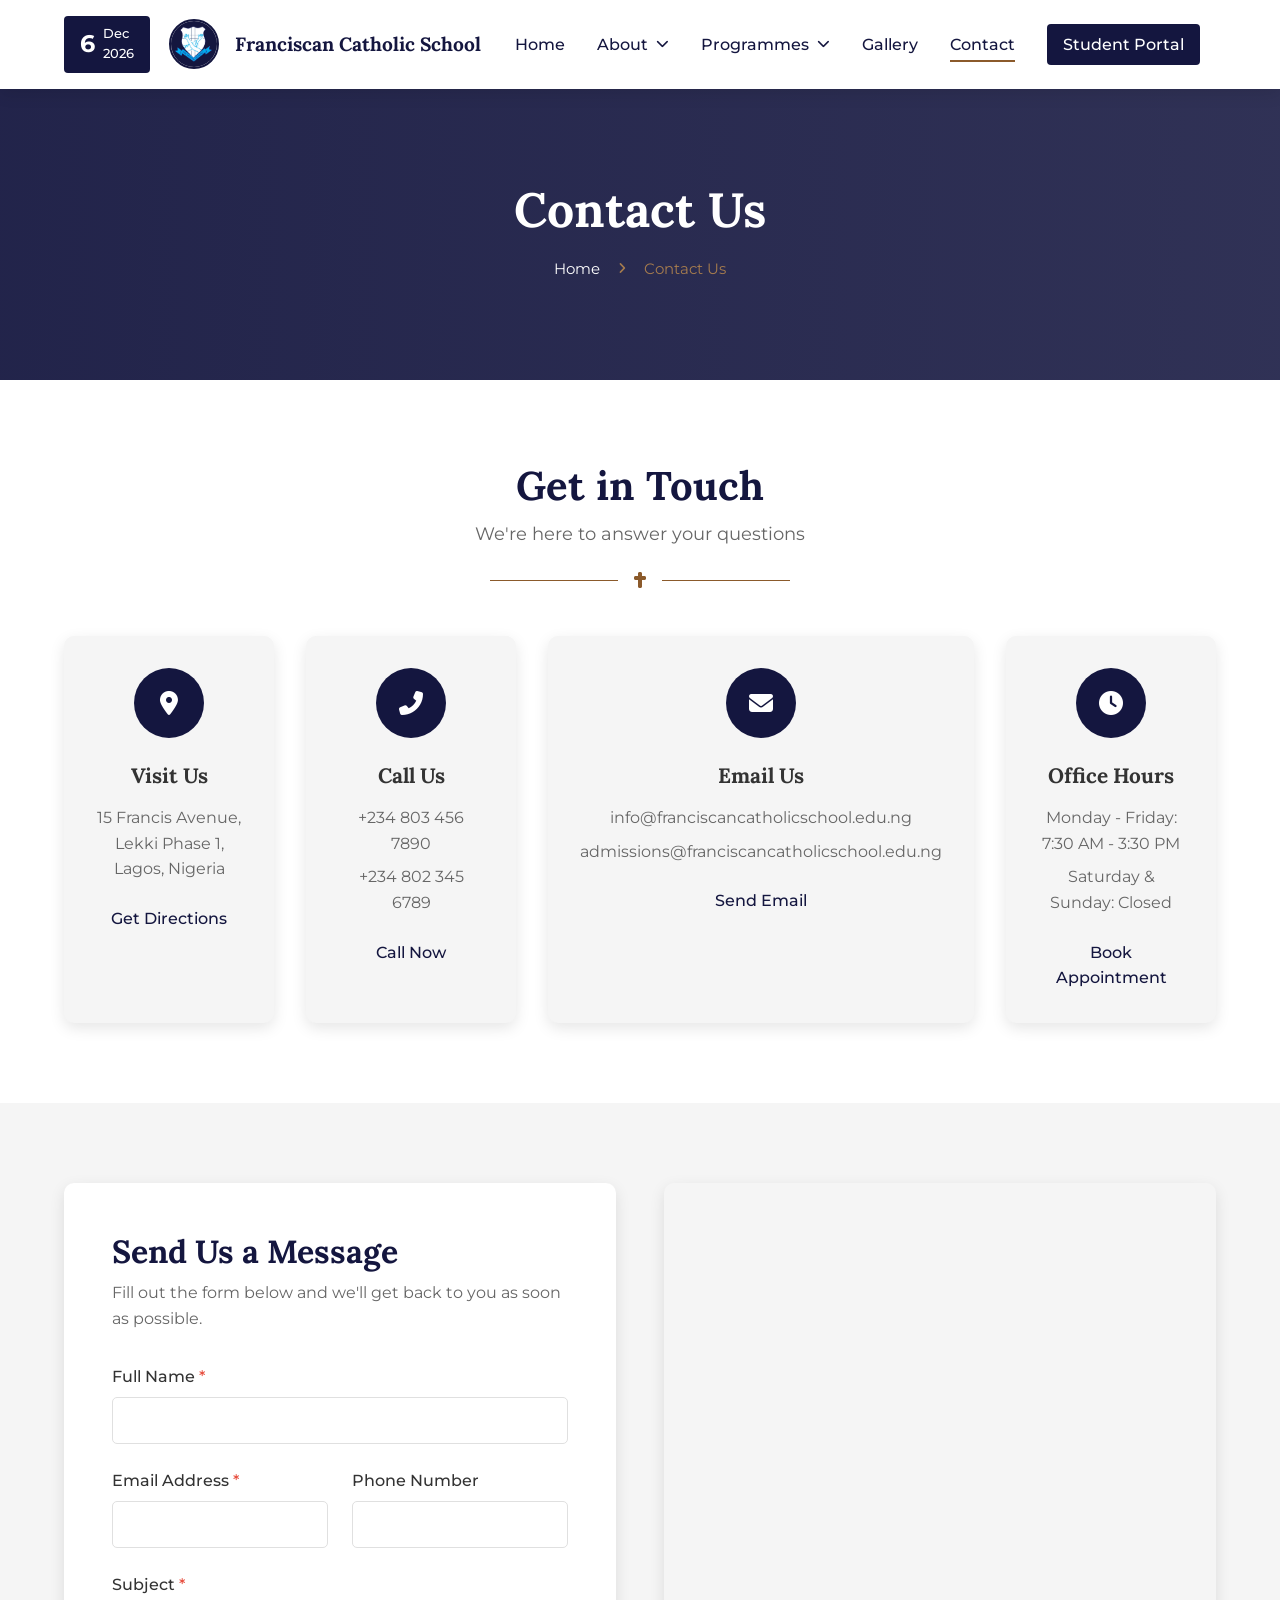
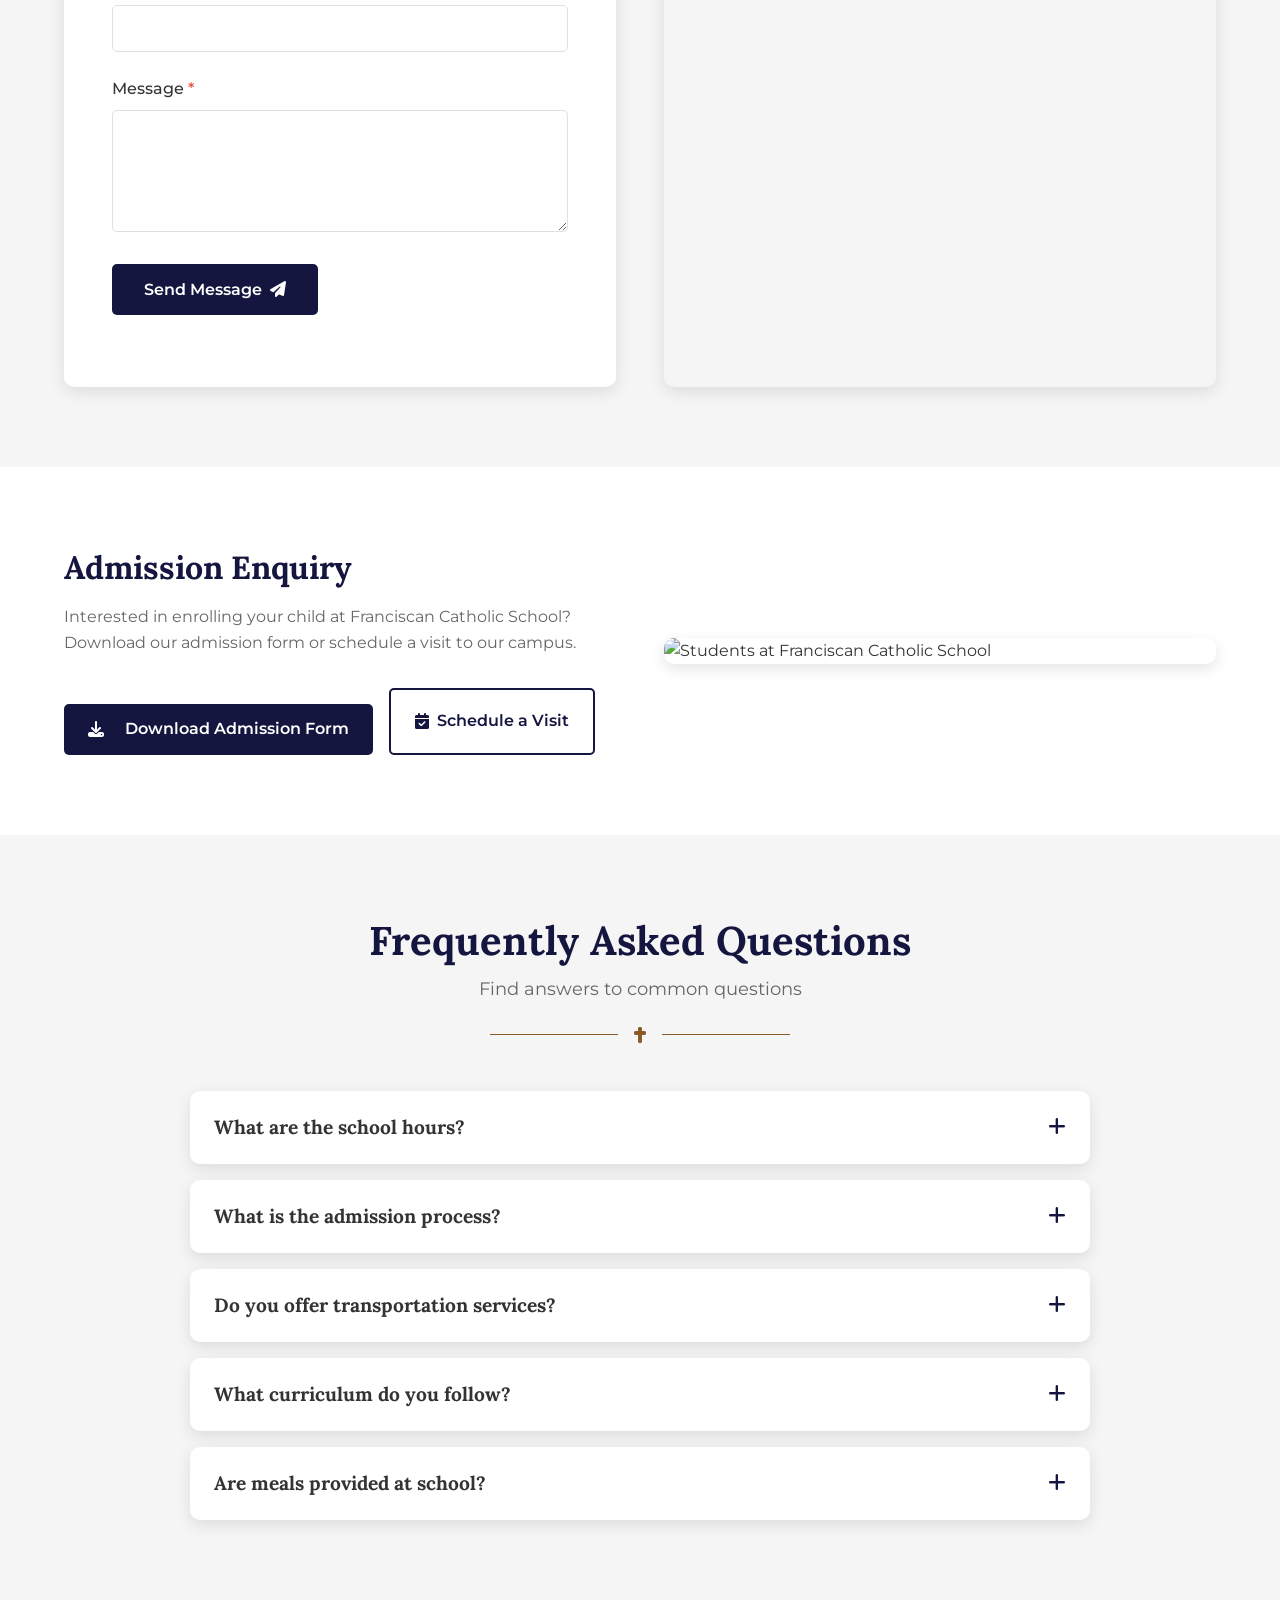
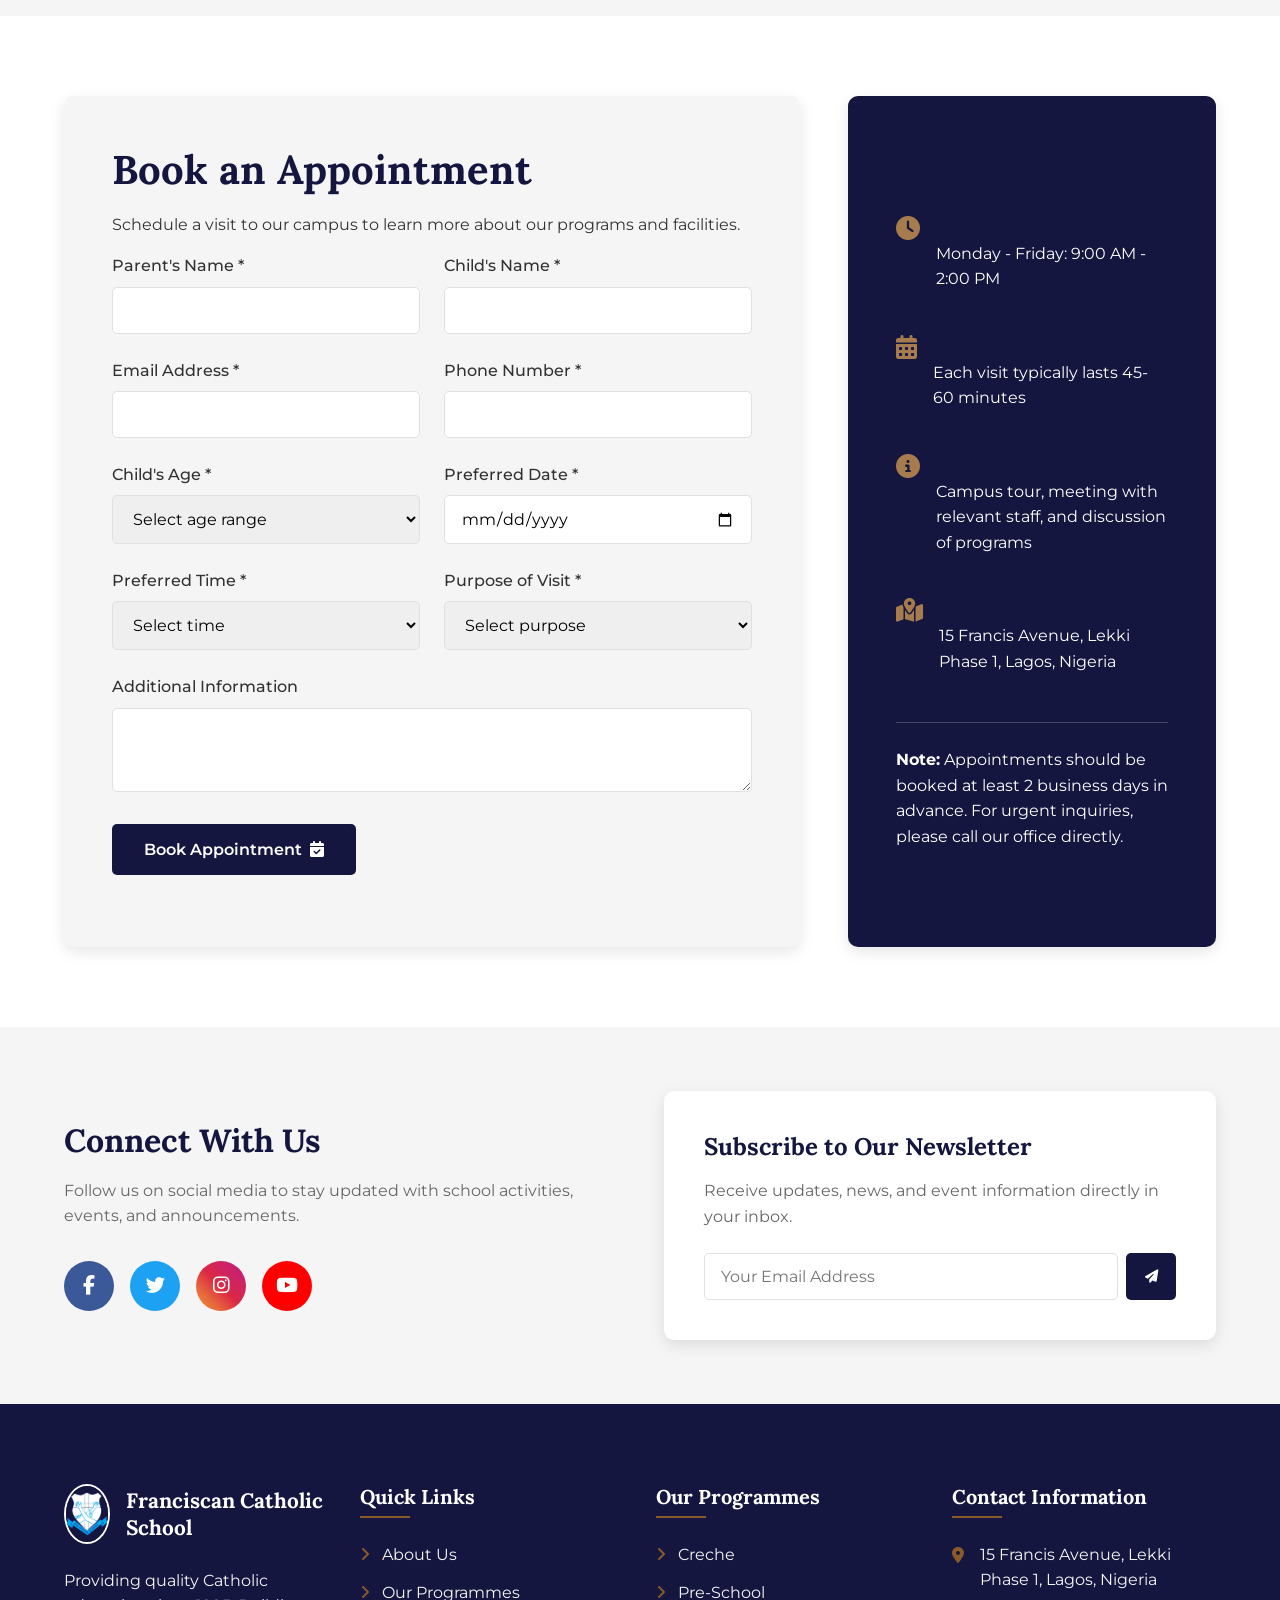
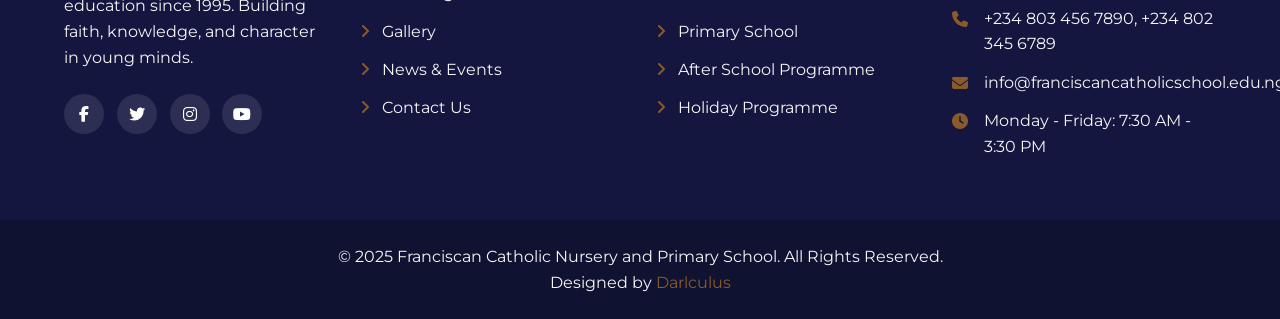
==== contact.html @ 57b4962c "worked on galley and contact pages" ====
<!DOCTYPE html>
<html lang="en">
  <head>
    <meta charset="UTF-8" />
    <meta name="viewport" content="width=device-width, initial-scale=1.0" />
    <title>Contact Us - Franciscan Catholic Nursery and Primary School</title>
    <link rel="preconnect" href="https://fonts.googleapis.com" />
    <link rel="preconnect" href="https://fonts.gstatic.com" crossorigin />
    <link
      href="https://fonts.googleapis.com/css2?family=Lora:wght@400;500;600;700&family=Montserrat:wght@300;400;500;600;700&display=swap"
      rel="stylesheet"
    />
    <link rel="stylesheet" href="https://cdnjs.cloudflare.com/ajax/libs/font-awesome/6.4.0/css/all.min.css" />
    <link rel="stylesheet" href="assets/css/franciscan.css" />
  </head>
  <body>
    <!-- Navbar begins -->
    <nav class="navbar">
      <div class="date-display" id="currentDate">
        <span class="day"></span>
        <div class="month-year">
          <span class="month"></span>
          <span class="year"></span>
        </div>
      </div>
      <div class="logo">
        <div class="logo-circle">
          <a href="index.html"><img src="assets/img/logo.jpg" alt="Franciscan Catholic School Logo" /></a>
        </div>
        <span>Franciscan Catholic School</span>
      </div>
      <div class="nav-items">
        <a href="index.html">Home</a>
        <div class="dropdown">
          <a href="about.html" class="dropdown-trigger">About <i class="fas fa-chevron-down"></i></a>
          <div class="dropdown-content">
            <a href="welcome.html">Welcome Note</a>
            <a href="corevalues.html">Our Core Values</a>
            <a href="history.html">Our History</a>
          </div>
        </div>
        <div class="dropdown">
          <a href="programme.html" class="dropdown-trigger">Programmes <i class="fas fa-chevron-down"></i></a>
          <div class="dropdown-content">
            <div class="nested-dropdown">
              <a href="earlyyear.html" class="nested-trigger">Early Years <i class="fas fa-chevron-right"></i></a>
              <div class="nested-content">
                <a href="creche.html">Creche</a>
                <a href="preschool.html">PreSchool</a>
              </div>
            </div>
            <a href="primary.html">Primary</a>
            <a href="curriculum.html">Curriculum</a>
          </div>
        </div>
        <a href="gallery.html">Gallery</a>
        <a href="contact.html" class="active">Contact</a>
        <a href="portal.html" class="portal-btn">Student Portal</a>
      </div>
      <div class="hamburger">
        <span></span>
        <span></span>
        <span></span>
      </div>
    </nav>
    <!-- Navbar ends -->

    <!-- Page Header begins -->
    <section class="page-header contact-header">
      <div class="page-header-overlay"></div>
      <div class="container">
        <h1>Contact Us</h1>
        <div class="breadcrumb">
          <a href="index.html">Home</a>
          <i class="fas fa-angle-right"></i>
          <span>Contact Us</span>
        </div>
      </div>
    </section>
    <!-- Page Header ends -->

    <!-- Contact Information Section begins -->
    <section class="contact-info-section">
      <div class="container">
        <div class="section-header">
          <h2>Get in Touch</h2>
          <p class="subtitle">We're here to answer your questions</p>
          <div class="divider">
            <span class="divider-line"></span>
            <i class="fas fa-cross"></i>
            <span class="divider-line"></span>
          </div>
        </div>
        
        <div class="contact-info-grid">
          <div class="contact-info-card">
            <div class="contact-icon">
              <i class="fas fa-map-marker-alt"></i>
            </div>
            <h3>Visit Us</h3>
            <p>15 Francis Avenue, Lekki Phase 1, Lagos, Nigeria</p>
            <a href="https://goo.gl/maps/YourSchoolLocation" target="_blank" class="contact-link">Get Directions</a>
          </div>
          
          <div class="contact-info-card">
            <div class="contact-icon">
              <i class="fas fa-phone-alt"></i>
            </div>
            <h3>Call Us</h3>
            <p>+234 803 456 7890</p>
            <p>+234 802 345 6789</p>
            <a href="tel:+2348034567890" class="contact-link">Call Now</a>
          </div>
          
          <div class="contact-info-card">
            <div class="contact-icon">
              <i class="fas fa-envelope"></i>
            </div>
            <h3>Email Us</h3>
            <p>info@franciscancatholicschool.edu.ng</p>
            <p>admissions@franciscancatholicschool.edu.ng</p>
            <a href="mailto:info@franciscancatholicschool.edu.ng" class="contact-link">Send Email</a>
          </div>
          
          <div class="contact-info-card">
            <div class="contact-icon">
              <i class="fas fa-clock"></i>
            </div>
            <h3>Office Hours</h3>
            <p>Monday - Friday: 7:30 AM - 3:30 PM</p>
            <p>Saturday & Sunday: Closed</p>
            <a href="#appointment" class="contact-link">Book Appointment</a>
          </div>
        </div>
      </div>
    </section>
    <!-- Contact Information Section ends -->

    <!-- Contact Form and Map Section begins -->
    <section class="contact-form-section">
      <div class="container">
        <div class="contact-form-map">
          <div class="contact-form-container">
            <h2>Send Us a Message</h2>
            <p>Fill out the form below and we'll get back to you as soon as possible.</p>
            
            <form id="contactForm" class="contact-form">
              <div class="form-group">
                <label for="fullName">Full Name <span class="required">*</span></label>
                <input type="text" id="fullName" name="fullName" required>
              </div>
              
              <div class="form-row">
                <div class="form-group">
                  <label for="email">Email Address <span class="required">*</span></label>
                  <input type="email" id="email" name="email" required>
                </div>
                
                <div class="form-group">
                  <label for="phone">Phone Number</label>
                  <input type="tel" id="phone" name="phone">
                </div>
              </div>
              
              <div class="form-group">
                <label for="subject">Subject <span class="required">*</span></label>
                <input type="text" id="subject" name="subject" required>
              </div>
              
              <div class="form-group">
                <label for="message">Message <span class="required">*</span></label>
                <textarea id="message" name="message" rows="5" required></textarea>
              </div>
              
              <div class="form-group">
                <button type="submit" class="submit-btn">
                  <span>Send Message</span>
                  <i class="fas fa-paper-plane"></i>
                </button>
              </div>
            </form>
          </div>
          
          <div class="map-container">
            <iframe src="https://www.google.com/maps/embed?pb=!1m18!1m12!1m3!1d3964.1592750960203!2d3.5956454000000004!3d6.5015116!2m3!1f0!2f0!3f0!3m2!1i1024!2i768!4f13.1!3m3!1m2!1s0x103bfb9664ca0fd5%3A0x249f62b1cde2ed7a!2sBrooks%20hall!5e0!3m2!1sen!2sng!4v1741763072992!5m2!1sen!2sng" width="600" height="450" style="border:0;" allowfullscreen="" loading="lazy" referrerpolicy="no-referrer-when-downgrade"></iframe>
          </div>
        </div>
      </div>
    </section>
    <!-- Contact Form and Map Section ends -->

    <!-- Admission Section begins -->
    <section class="admission-section" id="admission">
      <div class="container">
        <div class="admission-container">
          <div class="admission-content">
            <h2>Admission Enquiry</h2>
            <p>Interested in enrolling your child at Franciscan Catholic School? Download our admission form or schedule a visit to our campus.</p>
            <div class="admission-buttons">
              <a href="assets/docs/admission-form.pdf" class="download-btn" download>
                <i class="fas fa-download"></i> Download Admission Form
              </a>
              <a href="#appointment" class="visit-btn">
                <i class="fas fa-calendar-check"></i> Schedule a Visit
              </a>
            </div>
          </div>
          <div class="admission-image">
            <img src="assets/img/admission.jpg" alt="Students at Franciscan Catholic School">
          </div>
        </div>
      </div>
    </section>
    <!-- Admission Section ends -->

    <!-- FAQ Section begins -->
    <section class="faq-section">
      <div class="container">
        <div class="section-header">
          <h2>Frequently Asked Questions</h2>
          <p class="subtitle">Find answers to common questions</p>
          <div class="divider">
            <span class="divider-line"></span>
            <i class="fas fa-cross"></i>
            <span class="divider-line"></span>
          </div>
        </div>
        
        <div class="faq-container">
          <div class="faq-item">
            <div class="faq-question">
              <h3>What are the school hours?</h3>
              <button class="faq-toggle">
                <i class="fas fa-plus"></i>
                <i class="fas fa-minus"></i>
              </button>
            </div>
            <div class="faq-answer">
              <p>Our school hours are from 7:30 AM to 2:30 PM, Monday through Friday. We offer after-school programs until 5:00 PM for parents who need extended care.</p>
            </div>
          </div>
          
          <div class="faq-item">
            <div class="faq-question">
              <h3>What is the admission process?</h3>
              <button class="faq-toggle">
                <i class="fas fa-plus"></i>
                <i class="fas fa-minus"></i>
              </button>
            </div>
            <div class="faq-answer">
              <p>The admission process involves completing an application form, submitting required documents, an assessment test for the child, and an interview with parents. Please contact our admissions office for detailed information.</p>
            </div>
          </div>
          
          <div class="faq-item">
            <div class="faq-question">
              <h3>Do you offer transportation services?</h3>
              <button class="faq-toggle">
                <i class="fas fa-plus"></i>
                <i class="fas fa-minus"></i>
              </button>
            </div>
            <div class="faq-answer">
              <p>Yes, we offer transportation services to select areas around Lagos. The service is optional and comes with an additional fee. Our buses are equipped with safety features and are managed by experienced drivers and attendants.</p>
            </div>
          </div>
          
          <div class="faq-item">
            <div class="faq-question">
              <h3>What curriculum do you follow?</h3>
              <button class="faq-toggle">
                <i class="fas fa-plus"></i>
                <i class="fas fa-minus"></i>
              </button>
            </div>
            <div class="faq-answer">
              <p>We follow a blended curriculum that integrates the Nigerian National Curriculum with international best practices. Our approach emphasizes Catholic values, academic excellence, and holistic development.</p>
            </div>
          </div>
          
          <div class="faq-item">
            <div class="faq-question">
              <h3>Are meals provided at school?</h3>
              <button class="faq-toggle">
                <i class="fas fa-plus"></i>
                <i class="fas fa-minus"></i>
              </button>
            </div>
            <div class="faq-answer">
              <p>We provide nutritious meals prepared in our school kitchen. Parents can opt for the meal plan or send packed lunches. Our menu is carefully designed to meet the nutritional needs of growing children.</p>
            </div>
          </div>
        </div>
      </div>
    </section>
    <!-- FAQ Section ends -->

    <!-- Appointment Section begins -->
    <section class="appointment-section" id="appointment">
      <div class="container">
        <div class="appointment-container">
          <div class="appointment-form-container">
            <h2>Book an Appointment</h2>
            <p>Schedule a visit to our campus to learn more about our programs and facilities.</p>
            
            <form id="appointmentForm" class="appointment-form">
              <div class="form-row">
                <div class="form-group">
                  <label for="parentName">Parent's Name <span class="required">*</span></label>
                  <input type="text" id="parentName" name="parentName" required>
                </div>
                
                <div class="form-group">
                  <label for="childName">Child's Name <span class="required">*</span></label>
                  <input type="text" id="childName" name="childName" required>
                </div>
              </div>
              
              <div class="form-row">
                <div class="form-group">
                  <label for="appointmentEmail">Email Address <span class="required">*</span></label>
                  <input type="email" id="appointmentEmail" name="appointmentEmail" required>
                </div>
                
                <div class="form-group">
                    <label for="appointmentPhone">Phone Number <span class="required">*</span></label>
                    <input type="tel" id="appointmentPhone" name="appointmentPhone" required>
                  </div>
                </div>
                
                <div class="form-row">
                  <div class="form-group">
                    <label for="childAge">Child's Age <span class="required">*</span></label>
                    <select id="childAge" name="childAge" required>
                      <option value="" disabled selected>Select age range</option>
                      <option value="1-2">1-2 years (Creche)</option>
                      <option value="3-4">3-4 years (Pre-School)</option>
                      <option value="5-11">5-11 years (Primary)</option>
                    </select>
                  </div>
                  
                  <div class="form-group">
                    <label for="preferredDate">Preferred Date <span class="required">*</span></label>
                    <input type="date" id="preferredDate" name="preferredDate" required>
                  </div>
                </div>
                
                <div class="form-row">
                  <div class="form-group">
                    <label for="preferredTime">Preferred Time <span class="required">*</span></label>
                    <select id="preferredTime" name="preferredTime" required>
                      <option value="" disabled selected>Select time</option>
                      <option value="9:00 AM">9:00 AM</option>
                      <option value="10:00 AM">10:00 AM</option>
                      <option value="11:00 AM">11:00 AM</option>
                      <option value="12:00 PM">12:00 PM</option>
                      <option value="1:00 PM">1:00 PM</option>
                      <option value="2:00 PM">2:00 PM</option>
                    </select>
                  </div>
                  
                  <div class="form-group">
                    <label for="visitPurpose">Purpose of Visit <span class="required">*</span></label>
                    <select id="visitPurpose" name="visitPurpose" required>
                      <option value="" disabled selected>Select purpose</option>
                      <option value="General Inquiry">General Inquiry</option>
                      <option value="Admission">Admission</option>
                      <option value="Campus Tour">Campus Tour</option>
                      <option value="Meet with Teacher">Meet with Teacher</option>
                      <option value="Meet with Principal">Meet with Principal</option>
                      <option value="Other">Other</option>
                    </select>
                  </div>
                </div>
                
                <div class="form-group">
                  <label for="additionalInfo">Additional Information</label>
                  <textarea id="additionalInfo" name="additionalInfo" rows="3"></textarea>
                </div>
                
                <div class="form-group">
                  <button type="submit" class="submit-btn">
                    <span>Book Appointment</span>
                    <i class="fas fa-calendar-check"></i>
                  </button>
                </div>
              </form>
            </div>
            
            <div class="appointment-info">
              <h3>Visit Information</h3>
              <ul class="visit-info-list">
                <li>
                  <i class="fas fa-clock"></i>
                  <div>
                    <h4>Visiting Hours</h4>
                    <p>Monday - Friday: 9:00 AM - 2:00 PM</p>
                  </div>
                </li>
                <li>
                  <i class="fas fa-calendar-alt"></i>
                  <div>
                    <h4>Appointment Duration</h4>
                    <p>Each visit typically lasts 45-60 minutes</p>
                  </div>
                </li>
                <li>
                  <i class="fas fa-info-circle"></i>
                  <div>
                    <h4>What to Expect</h4>
                    <p>Campus tour, meeting with relevant staff, and discussion of programs</p>
                  </div>
                </li>
                <li>
                  <i class="fas fa-map-marked-alt"></i>
                  <div>
                    <h4>Location</h4>
                    <p>15 Francis Avenue, Lekki Phase 1, Lagos, Nigeria</p>
                  </div>
                </li>
              </ul>
              
              <div class="appointment-note">
                <p><strong>Note:</strong> Appointments should be booked at least 2 business days in advance. For urgent inquiries, please call our office directly.</p>
              </div>
            </div>
          </div>
        </div>
      </section>
      <!-- Appointment Section ends -->
  
      <!-- Social Media Section begins -->
      <section class="social-media-section">
        <div class="container">
          <div class="social-media-container">
            <div class="social-media-content">
              <h2>Connect With Us</h2>
              <p>Follow us on social media to stay updated with school activities, events, and announcements.</p>
              <div class="social-media-icons">
                <a href="https://facebook.com/franciscancatholicschool" target="_blank" class="social-icon facebook">
                  <i class="fab fa-facebook-f"></i>
                </a>
                <a href="https://twitter.com/franciscanschool" target="_blank" class="social-icon twitter">
                  <i class="fab fa-twitter"></i>
                </a>
                <a href="https://instagram.com/franciscancatholicschool" target="_blank" class="social-icon instagram">
                  <i class="fab fa-instagram"></i>
                </a>
                <a href="https://youtube.com/franciscancatholicschool" target="_blank" class="social-icon youtube">
                  <i class="fab fa-youtube"></i>
                </a>
              </div>
            </div>
            
            <div class="newsletter-container">
              <h3>Subscribe to Our Newsletter</h3>
              <p>Receive updates, news, and event information directly in your inbox.</p>
              <form id="newsletterForm" class="newsletter-form">
                <div class="newsletter-input-group">
                  <input type="email" id="newsletterEmail" name="newsletterEmail" placeholder="Your Email Address" required>
                  <button type="submit" class="newsletter-btn">
                    <i class="fas fa-paper-plane"></i>
                  </button>
                </div>
              </form>
            </div>
          </div>
        </div>
      </section>
      <!-- Social Media Section ends -->
  
      <!-- Success Message Modal begins -->
      <div class="modal" id="successModal">
        <div class="modal-content">
          <span class="close-modal">&times;</span>
          <div class="success-icon">
            <i class="fas fa-check-circle"></i>
          </div>
          <h3 id="modalTitle">Message Sent Successfully!</h3>
          <p id="modalMessage">Thank you for contacting us. We will get back to you as soon as possible.</p>
          <button class="modal-btn" id="modalBtn">OK</button>
        </div>
      </div>
      <!-- Success Message Modal ends -->
  
      <!-- Footer section begins -->
      <footer class="footer">
        <div class="footer-top">
          <div class="container">
            <div class="footer-content">
              <div class="footer-section about">
                <div class="footer-logo">
                  <div class="logo-circle">
                    <img src="assets/img/logo.jpg" alt="Franciscan Catholic School Logo" />
                  </div>
                  <h3>Franciscan Catholic School</h3>
                </div>
                <p>Providing quality Catholic education since 1995. Building faith, knowledge, and character in young minds.</p>
                <div class="social-links">
                  <a href="#"><i class="fab fa-facebook-f"></i></a>
                  <a href="#"><i class="fab fa-twitter"></i></a>
                  <a href="#"><i class="fab fa-instagram"></i></a>
                  <a href="#"><i class="fab fa-youtube"></i></a>
                </div>
              </div>
  
              <div class="footer-section links">
                <h4>Quick Links</h4>
                <ul>
                  <li><a href="about.html"><i class="fas fa-angle-right"></i> About Us</a></li>
                  <li><a href="programme.html"><i class="fas fa-angle-right"></i> Our Programmes</a></li>
                  <li><a href="gallery.html"><i class="fas fa-angle-right"></i> Gallery</a></li>
                  <li><a href="news.html"><i class="fas fa-angle-right"></i> News & Events</a></li>
                  <li><a href="contact.html"><i class="fas fa-angle-right"></i> Contact Us</a></li>
                </ul>
              </div>
  
              <div class="footer-section programmes">
                <h4>Our Programmes</h4>
                <ul>
                  <li><a href="creche.html"><i class="fas fa-angle-right"></i> Creche</a></li>
                  <li><a href="preschool.html"><i class="fas fa-angle-right"></i> Pre-School</a></li>
                  <li><a href="primary.html"><i class="fas fa-angle-right"></i> Primary School</a></li>
                  <li><a href="afterschool.html"><i class="fas fa-angle-right"></i> After School Programme</a></li>
                  <li><a href="holiday.html"><i class="fas fa-angle-right"></i> Holiday Programme</a></li>
                </ul>
              </div>
  
              <div class="footer-section contact">
                <h4>Contact Information</h4>
                <ul>
                  <li><i class="fas fa-map-marker-alt"></i> 15 Francis Avenue, Lekki Phase 1, Lagos, Nigeria</li>
                  <li><i class="fas fa-phone"></i> +234 803 456 7890, +234 802 345 6789</li>
                  <li><i class="fas fa-envelope"></i> info@franciscancatholicschool.edu.ng</li>
                  <li><i class="fas fa-clock"></i> Monday - Friday: 7:30 AM - 3:30 PM</li>
                </ul>
              </div>
            </div>
          </div>
        </div>
  
        <div class="footer-bottom">
          <div class="container">
            <p>&copy; 2025 Franciscan Catholic Nursery and Primary School. All Rights Reserved.</p>
            <p>Designed by <a href="https://darlingtonodom-portfolio.vercel.app/">Darlculus</a></p>
          </div>
        </div>
  
        <button id="scrollToTop" class="scroll-to-top">
          <i class="fas fa-arrow-up"></i>
        </button>
      </footer>
      <!-- Footer section ends -->
  
      <script src="assets/js/franciscan.js"></script>
      <script src="assets/js/contact.js"></script>
    </body>
  </html>
---- assets/css/franciscan.css ----
/* 
  Franciscan Catholic School CSS
  Colors: #14163f (dark blue), white, gray, brown
*/

/* Base Styles */
:root {
  --primary: #14163f;
  --primary-light: #232659;
  --secondary: #8b5a2b;
  --secondary-light: #a67c4e;
  --white: #ffffff;
  --light-gray: #f5f5f5;
  --medium-gray: #e0e0e0;
  --dark-gray: #666666;
  --text-dark: #333333;
  --text-light: #f5f5f5;
  --transition: all 0.3s ease;
  --shadow: 0 5px 15px rgba(0, 0, 0, 0.1);
  --shadow-dark: 0 5px 15px rgba(0, 0, 0, 0.2);
}

* {
  margin: 0;
  padding: 0;
  box-sizing: border-box;
}

html {
  scroll-behavior: smooth;
}

body {
  font-family: 'Montserrat', sans-serif;
  font-size: 16px;
  line-height: 1.6;
  color: var(--text-dark);
  background-color: var(--white);
  overflow-x: hidden;
}

h1, h2, h3, h4, h5, h6 {
  font-family: 'Lora', serif;
  font-weight: 700;
  line-height: 1.3;
  margin-bottom: 1rem;
  color: var(--primary);
}

h1 {
  font-size: 3.5rem;
}

h2 {
  font-size: 2.5rem;
}

h3 {
  font-size: 1.75rem;
}

h4 {
  font-size: 1.25rem;
}

p {
  margin-bottom: 1rem;
}

a {
  text-decoration: none;
  color: var(--primary);
  transition: var(--transition);
}

a:hover {
  color: var(--secondary);
}

ul {
  list-style: none;
}

img {
  max-width: 100%;
  height: auto;
}

.container {
  width: 100%;
  max-width: 1200px;
  margin: 0 auto;
  padding: 0 1.5rem;
}

.section-header {
  text-align: center;
  margin-bottom: 3rem;
}

.section-header h2 {
  position: relative;
  display: inline-block;
  margin-bottom: 0.5rem;
}

.subtitle {
  font-size: 1.1rem;
  color: var(--dark-gray);
  margin-bottom: 1.5rem;
}

.divider {
  display: flex;
  align-items: center;
  justify-content: center;
  margin: 1rem auto;
  width: 100%;
  max-width: 300px;
}

.divider-line {
  height: 1px;
  flex-grow: 1;
  background-color: var(--secondary);
}

.divider i {
  font-size: 1rem;
  color: var(--secondary);
  margin: 0 1rem;
}

.cta-button {
  display: inline-block;
  background-color: var(--secondary);
  color: var(--white);
  padding: 0.8rem 1.8rem;
  border-radius: 4px;
  font-weight: 600;
  text-transform: uppercase;
  letter-spacing: 1px;
  transition: var(--transition);
  border: 2px solid var(--secondary);
}

.cta-button:hover {
  background-color: transparent;
  color: var(--secondary);
}

.btn-secondary {
  display: inline-block;
  background-color: transparent;
  color: var(--primary);
  padding: 0.8rem 1.8rem;
  border-radius: 4px;
  font-weight: 600;
  text-transform: uppercase;
  letter-spacing: 1px;
  transition: var(--transition);
  border: 2px solid var(--primary);
}

.btn-secondary:hover {
  background-color: var(--primary);
  color: var(--white);
}

/* Navbar Styles */
.navbar {
  position: fixed;
  top: 0;
  left: 0;
  width: 100%;
  display: flex;
  justify-content: space-between;
  align-items: center;
  padding: 1rem 5%;
  background-color: var(--white);
  box-shadow: var(--shadow);
  z-index: 1000;
  transition: var(--transition);
}

.navbar.scrolled {
  padding: 0.5rem 5%;
  background-color: rgba(255, 255, 255, 0.95);
}

.date-display {
  display: flex;
  align-items: center;
  background-color: var(--primary);
  color: var(--white);
  padding: 0.5rem 1rem;
  border-radius: 4px;
  font-weight: 500;
}

.date-display .day {
  font-size: 1.5rem;
  font-weight: 700;
  margin-right: 0.5rem;
}

.month-year {
  display: flex;
  flex-direction: column;
  font-size: 0.8rem;
}

.logo {
  display: flex;
  align-items: center;
}

.logo-circle {
  width: 50px;
  height: 50px;
  border-radius: 50%;
  overflow: hidden;
  margin-right: 1rem;
  border: 2px solid var(--primary);
}

.logo-circle img {
  width: 100%;
  height: 100%;
  object-fit: cover;
}

.logo span {
  font-family: 'Lora', serif;
  font-weight: 700;
  font-size: 1.2rem;
  color: var(--primary);
}

.nav-items {
  display: flex;
  align-items: center;
}

.nav-items a {
  margin: 0 1rem;
  font-weight: 500;
  position: relative;
}

.nav-items a:after {
  content: '';
  position: absolute;
  bottom: -5px;
  left: 0;
  width: 0;
  height: 2px;
  background-color: var(--secondary);
  transition: var(--transition);
}

.nav-items a:hover:after,
.nav-items a.active:after {
  width: 100%;
}

.portal-btn {
  background-color: var(--primary);
  color: var(--white) !important;
  padding: 0.5rem 1rem;
  border-radius: 4px;
  margin-left: 1rem;
}

.portal-btn:hover {
  background-color: var(--primary-light);
}

.dropdown {
  position: relative;
}

.dropdown-trigger {
  display: flex;
  align-items: center;
}

.dropdown-trigger i {
  margin-left: 0.5rem;
  font-size: 0.8rem;
}

.dropdown-content {
  position: absolute;
  top: 100%;
  left: 0;
  width: 200px;
  background-color: var(--white);
  box-shadow: var(--shadow);
  border-radius: 4px;
  padding: 0.5rem 0;
  opacity: 0;
  visibility: hidden;
  transform: translateY(10px);
  transition: var(--transition);
  z-index: 100;
}

.dropdown:hover .dropdown-content {
    opacity: 1;
    visibility: visible;
    transform: translateY(0);
  }
  
  .dropdown-content a {
    display: block;
    padding: 0.5rem 1rem;
    margin: 0;
  }
  
  .dropdown-content a:hover {
    background-color: var(--light-gray);
  }
  
  .nested-dropdown {
    position: relative;
  }
  
  .nested-trigger {
    display: flex;
    justify-content: space-between;
    align-items: center;
  }
  
  .nested-content {
    position: absolute;
    top: 0;
    left: 100%;
    width: 200px;
    background-color: var(--white);
    box-shadow: var(--shadow);
    border-radius: 4px;
    padding: 0.5rem 0;
    opacity: 0;
    visibility: hidden;
    transform: translateX(10px);
    transition: var(--transition);
  }
  
  .nested-dropdown:hover .nested-content {
    opacity: 1;
    visibility: visible;
    transform: translateX(0);
  }
  
  .hamburger {
    display: none;
    flex-direction: column;
    cursor: pointer;
  }
  
  .hamburger span {
    width: 25px;
    height: 3px;
    background-color: var(--primary);
    margin: 2px 0;
    transition: var(--transition);
  }
  
  /* Hero Section Styles */
  .hero {
    height: 100vh;
    position: relative;
    overflow: hidden;
    margin-top: 80px;
  }
  
  .carousel {
    height: 100%;
    position: relative;
  }
  
  .carousel-inner {
    height: 100%;
    width: 100%;
  }
  
  .slide {
    position: absolute;
    top: 0;
    left: 0;
    width: 100%;
    height: 100%;
    opacity: 0;
    transition: opacity 1s ease;
  }
  
  .slide.active {
    opacity: 1;
    z-index: 1;
  }
  
  .slide img {
    width: 100%;
    height: 100%;
    object-fit: cover;
  }
  
  .slide-overlay {
    position: absolute;
    top: 0;
    left: 0;
    width: 100%;
    height: 100%;
    background: linear-gradient(to right, rgba(20, 22, 63, 0.8), rgba(20, 22, 63, 0.4));
  }
  
  .slide-content {
    position: absolute;
    top: 50%;
    left: 10%;
    transform: translateY(-50%);
    color: var(--white);
    max-width: 600px;
    z-index: 2;
  }
  
  .slide-content h1 {
    color: var(--white);
    margin-bottom: 1.5rem;
    font-size: 3.5rem;
    line-height: 1.2;
  }
  
  .slide-content h1 span {
    color: var(--secondary-light);
  }
  
  .slide-content p {
    font-size: 1.2rem;
    margin-bottom: 2rem;
  }
  
  .carousel-arrow {
    position: absolute;
    top: 50%;
    transform: translateY(-50%);
    background-color: rgba(255, 255, 255, 0.2);
    color: var(--white);
    width: 50px;
    height: 50px;
    border-radius: 50%;
    display: flex;
    justify-content: center;
    align-items: center;
    cursor: pointer;
    z-index: 10;
    border: none;
    transition: var(--transition);
  }
  
  .carousel-arrow:hover {
    background-color: var(--secondary);
  }
  
  .carousel-arrow.prev {
    left: 20px;
  }
  
  .carousel-arrow.next {
    right: 20px;
  }
  
  .carousel-indicators {
    position: absolute;
    bottom: 30px;
    left: 50%;
    transform: translateX(-50%);
    display: flex;
    z-index: 10;
  }
  
  .indicator {
    width: 12px;
    height: 12px;
    border-radius: 50%;
    background-color: rgba(255, 255, 255, 0.5);
    margin: 0 5px;
    cursor: pointer;
    transition: var(--transition);
  }
  
  .indicator.active {
    background-color: var(--white);
    transform: scale(1.2);
  }
  
  /* Welcome Section Styles */
  .welcome-section {
    padding: 5rem 0;
    background-color: var(--light-gray);
  }
  
  .welcome-content {
    display: flex;
    align-items: center;
    gap: 3rem;
  }
  
  .welcome-image {
    flex: 1;
    position: relative;
    border-radius: 10px;
    overflow: hidden;
    box-shadow: var(--shadow);
  }
  
  .welcome-image img {
    width: 100%;
    display: block;
    transition: var(--transition);
  }
  
  .welcome-image:hover img {
    transform: scale(1.05);
  }
  
  .image-caption {
    position: absolute;
    bottom: 0;
    left: 0;
    width: 100%;
    background-color: rgba(20, 22, 63, 0.8);
    color: var(--white);
    padding: 1rem;
    text-align: center;
  }
  
  .caption-title {
    font-size: 0.9rem;
    opacity: 0.8;
  }
  
  .welcome-text {
    flex: 1;
  }
  
  .welcome-text h3 {
    color: var(--secondary);
    margin-bottom: 1.5rem;
  }
  
  /* Values Section Styles */
  .values-section {
    padding: 5rem 0;
    background-color: var(--white);
  }
  
  .values-container {
    display: grid;
    grid-template-columns: repeat(auto-fit, minmax(250px, 1fr));
    gap: 2rem;
  }
  
  .value-card {
    background-color: var(--light-gray);
    border-radius: 10px;
    padding: 2rem;
    text-align: center;
    transition: var(--transition);
    box-shadow: var(--shadow);
  }
  
  .value-card:hover {
    transform: translateY(-10px);
    box-shadow: var(--shadow-dark);
  }
  
  .value-icon {
    width: 80px;
    height: 80px;
    background-color: var(--primary);
    color: var(--white);
    border-radius: 50%;
    display: flex;
    justify-content: center;
    align-items: center;
    margin: 0 auto 1.5rem;
  }
  
  .value-icon i {
    font-size: 2rem;
  }
  
  .value-card h3 {
    color: var(--primary);
    margin-bottom: 1rem;
  }
  
  /* Programmes Section Styles */
  .programmes-section {
    padding: 5rem 0;
    background-color: var(--light-gray);
  }
  
  .programmes-container {
    display: flex;
    flex-direction: column;
    gap: 3rem;
  }
  
  .programme-card {
    display: flex;
    background-color: var(--white);
    border-radius: 10px;
    overflow: hidden;
    box-shadow: var(--shadow);
  }
  
  .programme-content {
    flex: 1;
    padding: 3rem;
  }
  
  .programme-content h3 {
    color: var(--primary);
    margin-bottom: 1rem;
  }
  
  .programme-content ul {
    margin: 1.5rem 0;
  }
  
  .programme-content li {
    margin-bottom: 0.5rem;
    display: flex;
    align-items: center;
  }
  
  .programme-content li i {
    color: var(--secondary);
    margin-right: 0.5rem;
  }
  
  .programme-image {
    flex: 1;
    position: relative;
    overflow: hidden;
  }
  
  .programme-image img {
    width: 100%;
    height: 100%;
    object-fit: cover;
    transition: var(--transition);
  }
  
  .programme-image:hover img {
    transform: scale(1.05);
  }
  
  .btn-programme {
    display: inline-block;
    background-color: var(--primary);
    color: var(--white);
    padding: 0.8rem 1.5rem;
    border-radius: 4px;
    font-weight: 600;
    transition: var(--transition);
  }
  
  .btn-programme:hover {
    background-color: var(--secondary);
  }
  
  .programmes-cta {
    text-align: center;
    margin-top: 3rem;
    padding: 2rem;
    background-color: var(--primary);
    border-radius: 10px;
    color: var(--white);
  }
  
  .programmes-cta h3 {
    color: var(--white);
    margin-bottom: 0.5rem;
  }
  
  .programmes-cta p {
    margin-bottom: 1.5rem;
  }
  
  /* Testimonials Section Styles */
  .testimonials-section {
    padding: 5rem 0;
    background-color: var(--white);
  }
  
  .testimonials-slider {
    position: relative;
    max-width: 800px;
    margin: 0 auto;
    overflow: hidden;
    min-height: 300px;
  }
  
  .testimonial-card {
    position: absolute;
    top: 0;
    left: 0;
    width: 100%;
    opacity: 0;
    transition: opacity 0.5s ease;
  }
  
  .testimonial-card.active {
    opacity: 1;
    z-index: 1;
  }
  
  .testimonial-content {
    background-color: var(--light-gray);
    padding: 2rem;
    border-radius: 10px;
    position: relative;
    box-shadow: var(--shadow);
  }
  
  .testimonial-content i {
    font-size: 2rem;
    color: var(--secondary);
    opacity: 0.3;
    position: absolute;
    top: 1rem;
    left: 1rem;
  }
  
  .testimonial-content p {
    font-style: italic;
    margin: 1rem 0 2rem;
    position: relative;
    z-index: 1;
  }
  
  .testimonial-author {
    text-align: right;
  }
  
  .testimonial-author h4 {
    color: var(--primary);
    margin-bottom: 0.2rem;
  }
  
  .testimonial-author p {
    font-size: 0.9rem;
    margin: 0;
  }
  
  .testimonial-controls {
    display: flex;
    justify-content: center;
    align-items: center;
    margin-top: 2rem;
  }
  
  .testimonial-arrow {
    background-color: var(--primary);
    color: var(--white);
    width: 40px;
    height: 40px;
    border-radius: 50%;
    display: flex;
    justify-content: center;
    align-items: center;
    cursor: pointer;
    border: none;
    transition: var(--transition);
  }
  
  .testimonial-arrow:hover {
    background-color: var(--secondary);
  }
  
  .testimonial-dots {
    display: flex;
    margin: 0 1rem;
  }
  
  .dot {
    width: 10px;
    height: 10px;
    border-radius: 50%;
    background-color: var(--medium-gray);
    margin: 0 5px;
    cursor: pointer;
    transition: var(--transition);
  }
  
  .dot.active {
    background-color: var(--primary);
    transform: scale(1.2);
  }
  
  /* CTA Section Styles */
  .cta-section {
    padding: 5rem 0;
    background: linear-gradient(rgba(20, 22, 63, 0.9), rgba(20, 22, 63, 0.9)), url('../img/cta-bg.jpg');
    background-size: cover;
    background-position: center;
    background-attachment: fixed;
    color: var(--white);
    text-align: center;
  }
  
  .cta-content h2 {
    color: var(--white);
    margin-bottom: 1rem;
  }
  
  .cta-content p {
    font-size: 1.2rem;
    max-width: 700px;
    margin: 0 auto 2rem;
  }
  
  .cta-buttons {
    display: flex;
    justify-content: center;
    gap: 1rem;
    flex-wrap: wrap;
  }
  
  .cta-buttons .btn-secondary {
    color: var(--white);
    border-color: var(--white);
  }
  
  .cta-buttons .btn-secondary:hover {
    background-color: var(--white);
    color: var(--primary);
  }
  
  /* News Section Styles */
  .news-section {
    padding: 5rem 0;
    background-color: var(--light-gray);
  }
  
  .news-container {
    display: grid;
    grid-template-columns: repeat(auto-fit, minmax(300px, 1fr));
    gap: 2rem;
  }
  
  .news-card {
    background-color: var(--white);
    border-radius: 10px;
    overflow: hidden;
    box-shadow: var(--shadow);
    transition: var(--transition);
  }
  
  .news-card:hover {
    transform: translateY(-10px);
    box-shadow: var(--shadow-dark);
  }
  
  .news-image {
    position: relative;
    height: 200px;
    overflow: hidden;
  }
  
  .news-image img {
    width: 100%;
    height: 100%;
    object-fit: cover;
    transition: var(--transition);
  }
  
  .news-card:hover .news-image img {
    transform: scale(1.1);
  }
  
  .news-date {
    position: absolute;
    top: 10px;
    right: 10px;
    background-color: var(--primary);
    color: var(--white);
    padding: 0.5rem;
    border-radius: 5px;
    text-align: center;
    min-width: 60px;
  }
  
  .news-date .day {
    font-size: 1.2rem;
    font-weight: 700;
    display: block;
  }
  
  .news-date .month {
    font-size: 0.8rem;
    text-transform: uppercase;
  }
  
  .news-content {
    padding: 1.5rem;
  }
  
  .news-content h3 {
    color: var(--primary);
    margin-bottom: 0.5rem;
  }
  
  .news-link {
    display: inline-block;
    color: var(--secondary);
    font-weight: 600;
    margin-top: 1rem;
  }
  
  .news-link i {
    margin-left: 0.5rem;
    transition: var(--transition);
  }
  
  .news-link:hover i {
    transform: translateX(5px);
  }
  
  .news-cta {
    text-align: center;
    margin-top: 3rem;
  }
  
  /* Footer Styles */
  .footer {
    background-color: var(--primary);
    color: var(--text-light);
    position: relative;
  }
  
  .footer-top {
    padding: 5rem 0 3rem;
  }
  
  .footer-content {
    display: grid;
    grid-template-columns: repeat(auto-fit, minmax(250px, 1fr));
    gap: 2rem;
  }
  
  .footer-section h4 {
    color: var(--white);
    margin-bottom: 1.5rem;
    position: relative;
    padding-bottom: 0.5rem;
  }
  
  .footer-section h4:after {
    content: '';
    position: absolute;
    bottom: 0;
    left: 0;
    width: 50px;
    height: 2px;
    background-color: var(--secondary);
  }
  
  .footer-logo {
    display: flex;
    align-items: center;
    margin-bottom: 1.5rem;
  }
  
  .footer-logo .logo-circle {
    width: 60px;
    height: 60px;
    border: 2px solid var(--white);
  }
  
  .footer-logo h3 {
    color: var(--white);
    margin-bottom: 0;
    font-size: 1.3rem;
  }
  
  .social-links {
    display: flex;
    margin-top: 1.5rem;
  }
  
  .social-links a {
    display: flex;
    justify-content: center;
    align-items: center;
    width: 40px;
    height: 40px;
    background-color: rgba(255, 255, 255, 0.1);
    border-radius: 50%;
    margin-right: 0.8rem;
    color: var(--white);
    transition: var(--transition);
  }
  
  .social-links a:hover {
    background-color: var(--secondary);
    transform: translateY(-5px);
  }
  
  .footer-section ul li {
    margin-bottom: 0.8rem;
  }
  
  .footer-section ul li a {
    color: var(--text-light);
    transition: var(--transition);
  }
  
  .footer-section ul li a:hover {
    color: var(--secondary);
    padding-left: 5px;
  }
  
  .footer-section ul li i {
    margin-right: 0.5rem;
    color: var(--secondary);
  }
  
  .footer-section.contact ul li {
    display: flex;
    align-items: flex-start;
  }
  
  .footer-section.contact ul li i {
    margin-top: 5px;
    margin-right: 1rem;
  }
  
  .footer-bottom {
    background-color: rgba(0, 0, 0, 0.2);
    padding: 1.5rem 0;
    text-align: center;
  }
  
  .footer-bottom p {
    margin-bottom: 0;
  }
  
  .footer-bottom a {
    color: var(--secondary);
  }
  
  .scroll-to-top {
    position: fixed;
    bottom: 20px;
    right: 20px;
    width: 50px;
    height: 50px;
    background-color: var(--secondary);
    color: var(--white);
    border-radius: 50%;
    display: flex;
    justify-content: center;
    align-items: center;
    cursor: pointer;
    z-index: 99;
    opacity: 0;
    visibility: hidden;
    transition: var(--transition);
    border: none;
  }
  
  .scroll-to-top.active {
    opacity: 1;
    visibility: visible;
  }
  
  .scroll-to-top:hover {
    background-color: var(--primary);
  }
  
  /* Responsive Styles */
  @media screen and (max-width: 1024px) {
    h1 {
      font-size: 3rem;
    }
    
    h2 {
      font-size: 2.2rem;
    }
    
    .slide-content {
      left: 5%;
      max-width: 500px;
    }
    
    .welcome-content {
      flex-direction: column;
    }
    
    .programme-card {
      flex-direction: column;
    }
    
    .programme-card.primary .programme-image {
      order: -1;
    }
    
    .programme-image {
      height: 300px;
    }
  }
  
  @media screen and (max-width: 768px) {
    h1 {
      font-size: 2.5rem;
    }
    
    h2 {
      font-size: 2rem;
    }
    
    .navbar {
      padding: 1rem 3%;
    }
    
    .nav-items {
      position: fixed;
      top: 80px;
      left: -100%;
      width: 100%;
      height: calc(100vh - 80px);
      background-color: var(--white);
      flex-direction: column;
      align-items: flex-start;
      padding: 2rem;
      transition: var(--transition);
      overflow-y: auto;
    }
    
    .nav-items.active {
      left: 0;
    }
    
    .nav-items a {
      margin: 1rem 0;
      font-size: 1.2rem;
    }
    
    .dropdown {
      width: 100%;
    }
    
    .dropdown-content {
      position: static;
      opacity: 1;
      visibility: visible;
      transform: none;
      width: 100%;
      box-shadow: none;
      padding: 0;
      max-height: 0;
      overflow: hidden;
      transition: max-height 0.3s ease;
    }
    
    .dropdown.active .dropdown-content {
      max-height: 500px;
    }
    
    .dropdown-content a {
      padding: 0.5rem 1rem 0.5rem 2rem;
    }
    
    .nested-content {
      position: static;
      opacity: 1;
      visibility: visible;
      transform: none;
      width: 100%;
      box-shadow: none;
      padding: 0;
      max-height: 0;
      overflow: hidden;
      transition: max-height 0.3s ease;
    }
    
    .nested-dropdown.active .nested-content {
      max-height: 500px;
    }
    
    .nested-content a {
      padding: 0.5rem 1rem 0.5rem 3rem;
    }
    
    .hamburger {
      display: flex;
    }
    
    .hamburger.active span:nth-child(1) {
      transform: translateY(7px) rotate(45deg);
    }
    
    .hamburger.active span:nth-child(2) {
      opacity: 0;
    }
    
    .hamburger.active span:nth-child(3) {
      transform: translateY(-7px) rotate(-45deg);
    }
    
    .hero {
      height: 80vh;
    }
    
    .slide-content {
      max-width: 90%;
    }
    
    .slide-content p {
      font-size: 1rem;
    }
    
    .carousel-arrow {
      width: 40px;
      height: 40px;
    }
    
    .programme-content {
      padding: 2rem;
    }
  }
  
  @media screen and (max-width: 576px) {
    h1 {
      font-size: 2rem;
    }
    
    h2 {
      font-size: 1.8rem;
    }
    
    .date-display {
      display: none;
    }
    
    .logo span {
      font-size: 1rem;
    }
    
    .slide-content h1 {
      font-size: 2rem;
    }
    
    .carousel-arrow {
      width: 35px;
      height: 35px;
    }
    
    .carousel-arrow.prev {
      left: 10px;
    }
    
    .carousel-arrow.next {
      right: 10px;
    }
    
    .value-card {
      padding: 1.5rem;
    }
    
    .programme-content {
      padding: 1.5rem;
    }
    
    .cta-buttons {
      flex-direction: column;
      gap: 1rem;
    }
    
    .footer-top {
      padding: 3rem 0 2rem;
    }
  }

  /* Welcome Page styles */
/* Page Header Styles */
.page-header {
    position: relative;
    height: 300px;
    background: linear-gradient(rgba(20, 22, 63, 0.7), rgba(20, 22, 63, 0.7)), url('../img/header-bg.jpg') no-repeat center center;
    background-size: cover;
    display: flex;
    align-items: center;
    justify-content: center;
    text-align: center;
    color: var(--white);
    margin-top: 80px;
  }
  
  .page-header-overlay {
    position: absolute;
    top: 0;
    left: 0;
    width: 100%;
    height: 100%;
    background: linear-gradient(to right, rgba(20, 22, 63, 0.8), rgba(20, 22, 63, 0.6));
  }
  
  .page-header h1 {
    color: var(--white);
    position: relative;
    margin-bottom: 0.5rem;
    font-size: 2.8rem;
  }
  
  .breadcrumb {
    display: flex;
    align-items: center;
    justify-content: center;
    position: relative;
  }
  
  .breadcrumb a {
    color: var(--secondary);
    transition: var(--transition);
  }
  
  .breadcrumb a:hover {
    color: var(--white);
  }
  
  .breadcrumb i {
    color: var(--white);
    margin: 0 10px;
    font-size: 0.8rem;
  }
  
  .breadcrumb span {
    color: var(--white);
  }
  
  /* Welcome Note Section Styles */
  .welcome-note-section {
    padding: 5rem 0;
    background-color: var(--light-bg);
  }
  
  .tab-container {
    background-color: var(--white);
    border-radius: 10px;
    box-shadow: 0 5px 25px rgba(0, 0, 0, 0.05);
    overflow: hidden;
    margin-top: 2rem;
  }
  
  .tab-buttons {
    display: flex;
    background-color: var(--primary);
    border-top-left-radius: 10px;
    border-top-right-radius: 10px;
  }
  
  .tab-btn {
    flex: 1;
    padding: 1.2rem 1.5rem;
    background: none;
    border: none;
    color: var(--white);
    font-family: var(--heading-font);
    font-size: 1.1rem;
    font-weight: 600;
    cursor: pointer;
    transition: var(--transition);
    position: relative;
  }
  
  .tab-btn:after {
    content: '';
    position: absolute;
    bottom: 0;
    left: 50%;
    transform: translateX(-50%);
    width: 0;
    height: 3px;
    background-color: var(--secondary);
    transition: var(--transition);
  }
  
  .tab-btn.active {
    background-color: rgba(255, 255, 255, 0.1);
  }
  
  .tab-btn.active:after {
    width: 80%;
  }
  
  .tab-content {
    display: none;
    padding: 3rem;
  }
  
  .tab-content.active {
    display: block;
  }
  
  .welcome-note-body {
    display: flex;
    gap: 3rem;
    align-items: flex-start;
  }
  
  .welcome-image {
    flex: 0 0 300px;
    position: relative;
  }
  
  .welcome-image img {
    width: 100%;
    border-radius: 10px;
    box-shadow: 0 5px 15px rgba(0, 0, 0, 0.1);
  }
  
  .image-caption {
    background-color: var(--primary);
    color: var(--white);
    padding: 1rem;
    border-radius: 5px;
    text-align: center;
    margin-top: 1rem;
  }
  
  .image-caption p {
    margin: 0;
    font-weight: 600;
  }
  
  .caption-title {
    font-size: 0.9rem;
    opacity: 0.8;
  }
  
  .welcome-text {
    flex: 1;
  }
  
  .cursive-intro, .cursive-closing {
    font-family: 'Lora', serif;
    font-style: italic;
    color: var(--primary);
    font-size: 1.2rem;
    margin-bottom: 1.5rem;
  }
  
  .signature-block {
    margin-top: 2rem;
  }
  
  .signature {
    max-width: 150px;
    margin-bottom: 0.5rem;
  }
  
  /* Principal Profile Styles */
  .principal-profile {
    padding: 1rem 0;
  }
  
  .profile-content {
    display: flex;
    gap: 3rem;
    align-items: flex-start;
  }
  
  .profile-image {
    flex: 0 0 300px;
  }
  
  .profile-image img {
    width: 100%;
    border-radius: 10px;
    box-shadow: 0 5px 15px rgba(0, 0, 0, 0.1);
  }
  
  .profile-details {
    flex: 1;
  }
  
  .profile-details h3 {
    color: var(--primary);
    margin-bottom: 0.5rem;
    font-size: 1.8rem;
  }
  
  .profile-details h4 {
    color: var(--secondary);
    margin-bottom: 1.5rem;
    font-weight: 500;
  }
  
  .profile-bio {
    margin-bottom: 2rem;
  }
  
  .qualification-section {
    margin-bottom: 1.5rem;
  }
  
  .qualification-section h4 {
    display: flex;
    align-items: center;
    color: var(--primary);
    margin-bottom: 1rem;
    font-size: 1.2rem;
  }
  
  .qualification-section h4 i {
    color: var(--secondary);
    margin-right: 0.8rem;
    font-size: 1.2rem;
  }
  
  .qualification-section ul {
    padding-left: 2rem;
  }
  
  .qualification-section ul li {
    margin-bottom: 0.5rem;
    position: relative;
  }
  
  .qualification-section ul li:before {
    content: '';
    position: absolute;
    left: -1.2rem;
    top: 0.5rem;
    width: 6px;
    height: 6px;
    border-radius: 50%;
    background-color: var(--secondary);
  }
  
  /* Responsive Styles for Welcome Page */
  @media screen and (max-width: 992px) {
    .welcome-note-body, .profile-content {
      flex-direction: column;
      gap: 2rem;
    }
    
    .welcome-image, .profile-image {
      flex: 0 0 100%;
      max-width: 400px;
      margin: 0 auto;
    }
    
    .tab-content {
      padding: 2rem;
    }
  }
  
  @media screen and (max-width: 768px) {
    .page-header {
      height: 200px;
      margin-top: 70px;
    }
    
    .page-header h1 {
      font-size: 2.2rem;
    }
    
    .tab-buttons {
      flex-direction: column;
    }
    
    .tab-btn {
      padding: 1rem;
      text-align: center;
    }
    
    .tab-btn:after {
      bottom: 0;
      left: 0;
      transform: none;
      width: 3px;
      height: 0;
    }
    
    .tab-btn.active:after {
      width: 3px;
      height: 100%;
    }
    
    .welcome-image, .profile-image {
      max-width: 100%;
    }
  }
  
  @media screen and (max-width: 576px) {
    .page-header h1 {
      font-size: 1.8rem;
    }
    
    .tab-content {
      padding: 1.5rem;
    }
    
    .cursive-intro, .cursive-closing {
      font-size: 1.1rem;
    }
    
    .profile-details h3 {
      font-size: 1.5rem;
    }
    
    .profile-details h4 {
      font-size: 1rem;
    }
    
    .qualification-section h4 {
      font-size: 1.1rem;
    }
  }

  /* Additional CSS for About Page */

/* About Hero Section Styles */
.about-hero-section {
    padding: 5rem 0;
    background-color: var(--white);
  }
  
  .about-hero-content {
    display: flex;
    gap: 3rem;
    margin-top: 2rem;
  }
  
  .about-hero-text {
    flex: 1;
  }
  
  .about-hero-text p {
    margin-bottom: 1.5rem;
    line-height: 1.8;
  }
  
  .about-stats {
    display: grid;
    grid-template-columns: repeat(2, 1fr);
    gap: 1.5rem;
    flex: 0 0 350px;
  }
  
  .stat-item {
    background-color: var(--primary);
    color: var(--white);
    padding: 2rem;
    border-radius: 10px;
    text-align: center;
    transition: var(--transition);
    box-shadow: 0 5px 15px rgba(0, 0, 0, 0.1);
  }
  
  .stat-item:hover {
    transform: translateY(-5px);
    box-shadow: 0 8px 20px rgba(0, 0, 0, 0.15);
  }
  
  .stat-number {
    display: block;
    font-size: 2.5rem;
    font-weight: 700;
    margin-bottom: 0.5rem;
    font-family: var(--heading-font);
    color: var(--secondary);
  }
  
  .stat-label {
    font-size: 1rem;
    font-weight: 500;
  }
  
  /* Journey Section Styles */
  .journey-section {
    padding: 5rem 0;
    background-color: var(--light-bg);
  }
  
  .timeline {
    position: relative;
    max-width: 1000px;
    margin: 3rem auto 0;
    padding: 0 1rem;
  }
  
  .timeline:before {
    content: '';
    position: absolute;
    top: 0;
    bottom: 0;
    left: 50%;
    width: 3px;
    background-color: var(--primary);
    transform: translateX(-50%);
  }
  
  .timeline-item {
    position: relative;
    margin-bottom: 3rem;
    width: 50%;
  }
  
  .timeline-item:nth-child(even) {
    margin-left: auto;
  }
  
  .timeline-dot {
    position: absolute;
    top: 20px;
    width: 20px;
    height: 20px;
    background-color: var(--secondary);
    border-radius: 50%;
    z-index: 1;
  }
  
  .timeline-item:nth-child(odd) .timeline-dot {
    right: -10px;
  }
  
  .timeline-item:nth-child(even) .timeline-dot {
    left: -10px;
  }
  
  .timeline-content {
    position: relative;
    padding: 2rem;
    background-color: var(--white);
    border-radius: 10px;
    box-shadow: 0 5px 15px rgba(0, 0, 0, 0.05);
  }
  
  .timeline-item:nth-child(odd) .timeline-content {
    padding-right: 3rem;
  }
  
  .timeline-item:nth-child(even) .timeline-content {
    padding-left: 3rem;
  }
  
  .timeline-content:before {
    content: '';
    position: absolute;
    top: 20px;
    width: 0;
    height: 0;
    border-style: solid;
  }
  
  .timeline-item:nth-child(odd) .timeline-content:before {
    right: -15px;
    border-width: 10px 0 10px 15px;
    border-color: transparent transparent transparent var(--white);
  }
  
  .timeline-item:nth-child(even) .timeline-content:before {
    left: -15px;
    border-width: 10px 15px 10px 0;
    border-color: transparent var(--white) transparent transparent;
  }
  
  .timeline-year {
    display: inline-block;
    padding: 0.5rem 1rem;
    background-color: var(--primary);
    color: var(--white);
    border-radius: 5px;
    font-weight: 600;
    margin-bottom: 1rem;
  }
  
  .timeline-content h3 {
    color: var(--primary);
    margin-bottom: 0.8rem;
    font-size: 1.3rem;
  }
  
  /* Mission & Vision Section Styles */
  .mission-vision-section {
    padding: 5rem 0;
    background-color: var(--white);
  }
  
  .mission-vision-container {
    display: grid;
    grid-template-columns: repeat(3, 1fr);
    gap: 2rem;
    margin-top: 2rem;
  }
  
  .mission-vision-card {
    background-color: var(--light-bg);
    padding: 2.5rem;
    border-radius: 10px;
    text-align: center;
    transition: var(--transition);
    box-shadow: 0 5px 15px rgba(0, 0, 0, 0.05);
  }
  
  .mission-vision-card:hover {
    transform: translateY(-10px);
    box-shadow: 0 10px 25px rgba(0, 0, 0, 0.1);
  }
  
  .mission-vision-icon {
    width: 80px;
    height: 80px;
    background-color: var(--primary);
    color: var(--white);
    border-radius: 50%;
    display: flex;
    align-items: center;
    justify-content: center;
    margin: 0 auto 1.5rem;
  }
  
  .mission-vision-icon i {
    font-size: 2rem;
  }
  
  .mission-vision-card h3 {
    color: var(--primary);
    margin-bottom: 1rem;
    font-size: 1.5rem;
  }
  
  .mission-vision-card p {
    line-height: 1.7;
  }
  
  /* Staff Section Styles */
  .staff-section {
    padding: 5rem 0;
    background-color: var(--light-bg);
  }
  
  .staff-container {
    display: flex;
    gap: 3rem;
    align-items: center;
    margin-top: 2rem;
  }
  
  .staff-image {
    flex: 0 0 45%;
  }
  
  .staff-image img {
    width: 100%;
    border-radius: 10px;
    box-shadow: 0 5px 15px rgba(0, 0, 0, 0.1);
  }
  
  .staff-content {
    flex: 1;
  }
  
  .staff-content > p {
    margin-bottom: 2rem;
    line-height: 1.8;
  }
  
  .staff-features {
    display: grid;
    grid-template-columns: repeat(2, 1fr);
    gap: 2rem;
    margin-bottom: 2rem;
  }
  
  .staff-feature {
    display: flex;
    flex-direction: column;
    align-items: center;
    text-align: center;
  }
  
  .staff-feature i {
    font-size: 2rem;
    color: var(--secondary);
    margin-bottom: 1rem;
  }
  
  .staff-feature h4 {
    color: var(--primary);
    margin-bottom: 0.8rem;
    font-size: 1.2rem;
  }
  
  .staff-feature p {
    font-size: 0.95rem;
    line-height: 1.6;
  }
  
  /* Ethos Section Styles */
  .ethos-section {
    padding: 5rem 0;
    background-color: var(--white);
  }
  
  .ethos-container {
    display: flex;
    gap: 3rem;
    margin-top: 2rem;
  }
  
  .ethos-content {
    flex: 1;
  }
  
  .ethos-intro {
    margin-bottom: 2rem;
    line-height: 1.8;
    font-size: 1.1rem;
  }
  
  .ethos-accordion {
    display: flex;
    flex-direction: column;
    gap: 1rem;
  }
  
  .ethos-item {
    border: 1px solid rgba(0, 0, 0, 0.1);
    border-radius: 8px;
    overflow: hidden;
  }
  
  .ethos-header {
    display: flex;
    align-items: center;
    padding: 1.2rem;
    background-color: var(--light-bg);
    cursor: pointer;
  }
  
  .ethos-header i {
    color: var(--secondary);
    font-size: 1.2rem;
    margin-right: 1rem;
  }
  
  .ethos-header h3 {
    flex: 1;
    color: var(--primary);
    font-size: 1.2rem;
    margin: 0;
  }
  
  .expand-btn {
    background: none;
    border: none;
    color: var(--primary);
    font-size: 1rem;
    cursor: pointer;
    transition: var(--transition);
  }
  
  .expand-btn i {
    transition: var(--transition);
  }
  
  .ethos-item.active .expand-btn i {
    transform: rotate(45deg);
  }
  
  .ethos-body {
    padding: 0;
    max-height: 0;
    overflow: hidden;
    transition: all 0.3s ease;
  }
  
  .ethos-item.active .ethos-body {
    padding: 1.2rem;
    max-height: 500px;
  }
  
  .ethos-image {
    flex: 0 0 40%;
  }
  
  .ethos-image img {
    width: 100%;
    height: 100%;
    object-fit: cover;
    border-radius: 10px;
    box-shadow: 0 5px 15px rgba(0, 0, 0, 0.1);
  }
  
  /* Responsive Styles for About Page */
  @media screen and (max-width: 1200px) {
    .mission-vision-container {
      grid-template-columns: repeat(3, 1fr);
      gap: 1.5rem;
    }
    
    .staff-features {
      grid-template-columns: repeat(2, 1fr);
    }
  }
  
  @media screen and (max-width: 992px) {
    .about-hero-content {
      flex-direction: column;
    }
    
    .about-stats {
      grid-template-columns: repeat(4, 1fr);
      flex: 1;
    }
    
    .timeline:before {
      left: 30px;
    }
    
    .timeline-item {
      width: 100%;
      padding-left: 70px;
    }
    
    .timeline-item:nth-child(even) {
      margin-left: 0;
    }
    
    .timeline-dot {
      left: 20px;
    }
    
    .timeline-item:nth-child(odd) .timeline-dot {
      right: auto;
      left: 20px;
    }
    
    .timeline-content:before {
      display: none;
    }
    
    .timeline-item:nth-child(odd) .timeline-content,
    .timeline-item:nth-child(even) .timeline-content {
      padding: 2rem;
    }
    
    .mission-vision-container {
      grid-template-columns: repeat(1, 1fr);
      gap: 2rem;
    }
    
    .staff-container {
      flex-direction: column;
    }
    
    .staff-image {
      flex: 0 0 100%;
    }
    
    .ethos-container {
      flex-direction: column;
    }
    
    .ethos-image {
      flex: 0 0 100%;
      max-height: 400px;
    }
  }
  
  @media screen and (max-width: 768px) {
    .about-stats {
      grid-template-columns: repeat(2, 1fr);
    }
    
    .staff-features {
      grid-template-columns: repeat(1, 1fr);
      gap: 1.5rem;
    }
  }
  
  @media screen and (max-width: 576px) {
    .stat-number {
      font-size: 2rem;
    }
    
    .stat-label {
      font-size: 0.9rem;
    }
    
    .timeline-item {
      padding-left: 50px;
    }
    
    .timeline:before {
      left: 20px;
    }
    
    .timeline-dot {
      left: 10px;
    }
    
    .timeline-content {
      padding: 1.5rem;
    }
    
    .timeline-year {
      font-size: 0.9rem;
      padding: 0.4rem 0.8rem;
    }
    
    .timeline-content h3 {
      font-size: 1.2rem;
    }
    
    .mission-vision-icon {
      width: 60px;
      height: 60px;
    }
    
    .mission-vision-icon i {
      font-size: 1.5rem;
    }
    
    .mission-vision-card h3 {
      font-size: 1.3rem;
    }
    
    .ethos-header {
      padding: 1rem;
    }
    
    .ethos-header h3 {
      font-size: 1.1rem;
    }
    
    .ethos-item.active .ethos-body {
      padding: 1rem;
    }
  }

  /* Additional CSS for Core Values Page */

/* Values Introduction Section Styles */
.values-intro-section {
    padding: 5rem 0;
    background-color: var(--white);
  }
  
  .values-intro-content {
    display: flex;
    gap: 3rem;
    margin-top: 2rem;
    align-items: center;
  }
  
  .values-intro-text {
    flex: 1;
  }
  
  .values-intro-text p {
    margin-bottom: 1.5rem;
    line-height: 1.8;
  }
  
  .values-intro-image {
    flex: 0 0 40%;
  }
  
  .values-intro-image img {
    width: 100%;
    border-radius: 10px;
    box-shadow: 0 5px 15px rgba(0, 0, 0, 0.1);
  }
  
  /* Core Values Section Styles */
  .core-values-section {
    padding: 5rem 0;
    background-color: var(--light-bg);
  }
  
  .core-values-grid {
    display: grid;
    grid-template-columns: repeat(3, 1fr);
    gap: 2rem;
    margin-top: 2rem;
  }
  
  .core-value-card {
    background-color: var(--white);
    border-radius: 10px;
    padding: 2.5rem;
    text-align: center;
    transition: var(--transition);
    box-shadow: 0 5px 15px rgba(0, 0, 0, 0.05);
    position: relative;
    overflow: hidden;
  }
  
  .core-value-card:hover {
    transform: translateY(-10px);
    box-shadow: 0 10px 25px rgba(0, 0, 0, 0.1);
  }
  
  .core-value-card:before {
    content: '';
    position: absolute;
    top: 0;
    left: 0;
    width: 100%;
    height: 5px;
    background-color: var(--primary);
  }
  
  .core-value-icon {
    width: 80px;
    height: 80px;
    background-color: var(--primary);
    color: var(--white);
    border-radius: 50%;
    display: flex;
    align-items: center;
    justify-content: center;
    margin: 0 auto 1.5rem;
  }
  
  .core-value-icon i {
    font-size: 2rem;
  }
  
  .core-value-card h3 {
    color: var(--primary);
    margin-bottom: 1rem;
    font-size: 1.5rem;
  }
  
  .core-value-card > p {
    margin-bottom: 1.5rem;
    line-height: 1.7;
  }
  
  .core-value-quote {
    background-color: rgba(var(--primary-rgb), 0.05);
    padding: 1.5rem;
    border-radius: 8px;
    position: relative;
    margin-top: 2rem;
  }
  
  .core-value-quote i {
    position: absolute;
    top: -15px;
    left: 20px;
    font-size: 1.5rem;
    color: var(--secondary);
  }
  
  .core-value-quote p {
    font-family: var(--heading-font);
    font-style: italic;
    margin-bottom: 0.5rem;
    line-height: 1.6;
  }
  
  .core-value-quote span {
    display: block;
    text-align: right;
    font-size: 0.9rem;
    color: var(--primary);
    font-weight: 600;
  }
  
  /* Parents Community Section Styles */
  .parents-community-section {
    padding: 5rem 0;
    background-color: var(--white);
  }
  
  .parents-community-container {
    display: flex;
    gap: 3rem;
    align-items: center;
  }
  
  .parents-community-image {
    flex: 0 0 45%;
  }
  
  .parents-community-image img {
    width: 100%;
    border-radius: 10px;
    box-shadow: 0 5px 15px rgba(0, 0, 0, 0.1);
  }
  
  .parents-community-content {
    flex: 1;
  }
  
  .section-header.text-left {
    text-align: left;
  }
  
  .divider-left {
    display: flex;
    align-items: center;
    margin: 1rem 0;
  }
  
  .divider-left .divider-line {
    flex: 0 0 50px;
    height: 2px;
    background-color: var(--primary);
  }
  
  .divider-left i {
    color: var(--secondary);
    font-size: 1rem;
    margin: 0 10px;
  }
  
  .parents-community-text p {
    margin-bottom: 1.5rem;
    line-height: 1.8;
  }
  
  /* Values in Action Section Styles */
  .values-action-section {
    padding: 5rem 0;
    background-color: var(--light-bg);
  }
  
  .values-action-grid {
    display: grid;
    grid-template-columns: repeat(4, 1fr);
    gap: 2rem;
    margin-top: 2rem;
  }
  
  .values-action-item {
    background-color: var(--white);
    border-radius: 10px;
    padding: 2rem;
    text-align: center;
    transition: var(--transition);
    box-shadow: 0 5px 15px rgba(0, 0, 0, 0.05);
  }
  
  .values-action-item:hover {
    transform: translateY(-5px);
    box-shadow: 0 10px 25px rgba(0, 0, 0, 0.1);
  }
  
  .values-action-icon {
    width: 70px;
    height: 70px;
    background-color: var(--primary);
    color: var(--white);
    border-radius: 50%;
    display: flex;
    align-items: center;
    justify-content: center;
    margin: 0 auto 1.2rem;
  }
  
  .values-action-icon i {
    font-size: 1.8rem;
  }
  
  .values-action-item h3 {
    color: var(--primary);
    margin-bottom: 1rem;
    font-size: 1.3rem;
  }
  
  .values-action-item p {
    line-height: 1.7;
    font-size: 0.95rem;
  }
  
  /* Responsive Styles for Core Values Page */
  @media screen and (max-width: 1200px) {
    .core-values-grid {
      grid-template-columns: repeat(2, 1fr);
    }
    
    .values-action-grid {
      grid-template-columns: repeat(2, 1fr);
    }
  }
  
  @media screen and (max-width: 992px) {
    .values-intro-content {
      flex-direction: column-reverse;
    }
    
    .values-intro-image {
      flex: 0 0 100%;
    }
    
    .parents-community-container {
      flex-direction: column;
    }
    
    .parents-community-image {
      flex: 0 0 100%;
    }
  }
  
  @media screen and (max-width: 768px) {
    .core-values-grid {
      grid-template-columns: repeat(1, 1fr);
    }
    
    .values-action-grid {
      grid-template-columns: repeat(1, 1fr);
    }
    
    .core-value-icon, .values-action-icon {
      width: 60px;
      height: 60px;
    }
    
    .core-value-icon i, .values-action-icon i {
      font-size: 1.5rem;
    }
    
    .core-value-card h3, .values-action-item h3 {
      font-size: 1.3rem;
    }
  }
  
  @media screen and (max-width: 576px) {
    .core-value-card, .values-action-item {
      padding: 1.5rem;
    }
    
    .core-value-quote {
      padding: 1.2rem;
    }
    
    .core-value-quote i {
      font-size: 1.2rem;
    }
  }

  /* Additional CSS for Programme Page */

/* Programme Introduction Section Styles */
.programme-intro-section {
  padding: 5rem 0;
  background-color: var(--white);
}

.programme-intro-container {
  display: flex;
  gap: 3rem;
  align-items: center;
}

.programme-intro-content {
  flex: 1;
}

.programme-intro-text p {
  margin-bottom: 1.5rem;
  line-height: 1.8;
}

.download-btn {
  display: inline-flex;
  align-items: center;
  background-color: var(--primary);
  color: var(--white);
  padding: 0.8rem 1.5rem;
  border-radius: 5px;
  text-decoration: none;
  font-weight: 500;
  transition: var(--transition);
  margin-top: 1rem;
}

.download-btn i {
  margin-right: 0.8rem;
}

.download-btn:hover {
  background-color: var(--primary-dark);
  transform: translateY(-3px);
  box-shadow: 0 5px 15px rgba(0, 0, 0, 0.1);
}

.programme-intro-image {
  flex: 0 0 45%;
}

.shape-container {
  position: relative;
  padding-bottom: 120%;
  overflow: hidden;
  border-radius: 10px;
}

.shape-container:before {
  content: '';
  position: absolute;
  top: 0;
  left: 0;
  width: 100%;
  height: 100%;
  background-color: var(--primary);
  border-radius: 10px;
  transform: translate(20px, 20px);
  z-index: 1;
}

.shape-container img {
  position: absolute;
  top: 0;
  left: 0;
  width: 100%;
  height: 100%;
  object-fit: cover;
  border-radius: 10px;
  z-index: 2;
  box-shadow: 0 5px 15px rgba(0, 0, 0, 0.1);
}

/* Early Years and Primary Section Styles */
.early-years-section {
  padding: 5rem 0;
  background-color: var(--light-bg);
}

.primary-section {
  padding: 5rem 0;
  background-color: var(--white);
}

.early-years-container, .primary-container {
  display: flex;
  gap: 3rem;
  align-items: center;
}

.early-years-content, .primary-content {
  flex: 1;
}

.early-years-levels, .primary-levels {
  flex: 0 0 30%;
  display: flex;
  flex-direction: column;
  gap: 2rem;
}

.age-range {
  color: var(--secondary);
  font-size: 1.2rem;
  margin-top: 0.5rem;
  font-weight: 500;
}

.early-years-text p, .primary-text p {
  margin-bottom: 1.5rem;
  line-height: 1.8;
}

.programme-features {
  display: grid;
  grid-template-columns: repeat(3, 1fr);
  gap: 1.5rem;
  margin: 2rem 0;
}

.programme-feature {
  display: flex;
  flex-direction: column;
  align-items: center;
  text-align: center;
}

.programme-feature i {
  font-size: 2rem;
  color: var(--primary);
  margin-bottom: 0.8rem;
}

.programme-feature span {
  font-weight: 500;
}

.programme-level {
  background-color: var(--white);
  border-radius: 10px;
  padding: 2rem;
  text-align: center;
  box-shadow: 0 5px 15px rgba(0, 0, 0, 0.05);
  transition: var(--transition);
}

.programme-level:hover {
  transform: translateY(-5px);
  box-shadow: 0 10px 25px rgba(0, 0, 0, 0.1);
}

.primary-level {
  border-top: 5px solid var(--primary);
}

.secondary-level {
  border-top: 5px solid var(--secondary);
}

.level-icon {
  width: 70px;
  height: 70px;
  background-color: var(--light-bg);
  border-radius: 50%;
  display: flex;
  align-items: center;
  justify-content: center;
  margin: 0 auto 1.2rem;
}

.level-icon i {
  font-size: 1.8rem;
  color: var(--primary);
}

.programme-level h4 {
  color: var(--primary);
  margin-bottom: 0.5rem;
  font-size: 1.3rem;
}

.programme-level p {
  margin-bottom: 0.8rem;
}

.level-age {
  display: inline-block;
  background-color: var(--light-bg);
  padding: 0.4rem 1rem;
  border-radius: 20px;
  font-size: 0.9rem;
  margin-bottom: 1.2rem;
}

.level-link {
  display: inline-flex;
  align-items: center;
  color: var(--primary);
  font-weight: 500;
  text-decoration: none;
  transition: var(--transition);
}

.level-link i {
  margin-left: 0.5rem;
  transition: var(--transition);
}

.level-link:hover {
  color: var(--secondary);
}

.level-link:hover i {
  transform: translateX(5px);
}

/* Curriculum Blend Section Styles */
.curriculum-blend-section {
  padding: 5rem 0;
  background-color: var(--light-bg);
}

.curriculum-blend-container {
  display: flex;
  gap: 3rem;
  align-items: center;
  margin-top: 2rem;
  margin-bottom: 3rem;
}

.curriculum-blend-text {
  flex: 1;
}

.curriculum-blend-text p {
  margin-bottom: 1.5rem;
  line-height: 1.8;
}

.curriculum-blend-image {
  flex: 0 0 40%;
}

.curriculum-blend-image img {
  width: 100%;
  border-radius: 10px;
  box-shadow: 0 5px 15px rgba(0, 0, 0, 0.1);
}

.curriculum-approaches {
  display: grid;
  grid-template-columns: repeat(4, 1fr);
  gap: 2rem;
}

.curriculum-approach {
  background-color: var(--white);
  border-radius: 10px;
  padding: 2rem;
  text-align: center;
  box-shadow: 0 5px 15px rgba(0, 0, 0, 0.05);
  transition: var(--transition);
}

.curriculum-approach:hover {
  transform: translateY(-5px);
  box-shadow: 0 10px 25px rgba(0, 0, 0, 0.1);
}

.approach-icon {
  width: 70px;
  height: 70px;
  background-color: var(--primary);
  color: var(--white);
  border-radius: 50%;
  display: flex;
  align-items: center;
  justify-content: center;
  margin: 0 auto 1.2rem;
}

.approach-icon i {
  font-size: 1.8rem;
}

.curriculum-approach h3 {
  color: var(--primary);
  margin-bottom: 1rem;
  font-size: 1.3rem;
}

.curriculum-approach p {
  line-height: 1.7;
}

/* Extra-Curricular Section Styles */
.extra-curricular-section {
  padding: 5rem 0;
  background-color: var(--white);
}

.extra-curricular-grid {
  display: grid;
  grid-template-columns: repeat(2, 1fr);
  gap: 2rem;
  margin-top: 2rem;
}

.extra-curricular-item {
  display: flex;
  background-color: var(--light-bg);
  border-radius: 10px;
  overflow: hidden;
  box-shadow: 0 5px 15px rgba(0, 0, 0, 0.05);
  transition: var(--transition);
}

.extra-curricular-item:hover {
  transform: translateY(-5px);
  box-shadow: 0 10px 25px rgba(0, 0, 0, 0.1);
}

.extra-image {
  flex: 0 0 40%;
}

.extra-image img {
  width: 100%;
  height: 100%;
  object-fit: cover;
}

.extra-content {
  flex: 1;
  padding: 1.5rem;
}

.extra-content h3 {
  color: var(--primary);
  margin-bottom: 1rem;
  font-size: 1.3rem;
}

.extra-content p {
  line-height: 1.7;
}

/* Responsive Styles for Programme Page */
@media screen and (max-width: 1200px) {
  .programme-features {
    grid-template-columns: repeat(2, 1fr);
  }
  
  .curriculum-approaches {
    grid-template-columns: repeat(2, 1fr);
  }
  
  .extra-curricular-grid {
    grid-template-columns: repeat(1, 1fr);
  }
}

@media screen and (max-width: 992px) {
  .programme-intro-container {
    flex-direction: column-reverse;
  }
  
  .programme-intro-image {
    flex: 0 0 100%;
    max-width: 500px;
    margin: 0 auto;
  }
  
  .early-years-container, .primary-container {
    flex-direction: column;
  }
  
  .early-years-levels, .primary-levels {
    flex: 0 0 100%;
    flex-direction: row;
    justify-content: center;
    gap: 2rem;
  }
  
  .programme-level {
    flex: 0 0 calc(50% - 1rem);
  }
  
  .curriculum-blend-container {
    flex-direction: column;
  }
  
  .curriculum-blend-image {
    flex: 0 0 100%;
    max-width: 500px;
    margin: 0 auto;
  }
}

@media screen and (max-width: 768px) {
  .early-years-levels, .primary-levels {
    flex-direction: column;
  }
  
  .programme-level {
    flex: 0 0 100%;
  }
  
  .programme-features {
    grid-template-columns: repeat(1, 1fr);
  }
  
  .curriculum-approaches {
    grid-template-columns: repeat(1, 1fr);
  }
  
  .extra-curricular-item {
    flex-direction: column;
  }
  
  .extra-image {
    flex: 0 0 200px;
  }
}

@media screen and (max-width: 576px) {
  .shape-container {
    padding-bottom: 100%;
  }
  
  .shape-container:before {
    transform: translate(10px, 10px);
  }
  
  .level-icon, .approach-icon {
    width: 60px;
    height: 60px;
  }
  
  .level-icon i, .approach-icon i {
    font-size: 1.5rem;
  }
  
  .programme-level, .curriculum-approach {
    padding: 1.5rem;
  }
  
  .programme-level h4, .curriculum-approach h3, .extra-content h3 {
    font-size: 1.2rem;
  }
}

/* Additional CSS for Creche Page */

/* Page Header Styles */
.creche-header {
  background-image: url('../img/creche-header.jpg');
  background-size: cover;
  background-position: center;
  position: relative;
  padding: 8rem 0;
  text-align: center;
  color: var(--white);
}

.page-header-overlay {
  position: absolute;
  top: 0;
  left: 0;
  width: 100%;
  height: 100%;
  background-color: rgba(0, 0, 0, 0.6);
  z-index: 1;
}

.page-header .container {
  position: relative;
  z-index: 2;
}

.programme-badge {
  display: inline-block;
  background-color: var(--primary);
  color: var(--white);
  padding: 0.5rem 1.5rem;
  border-radius: 30px;
  font-weight: 500;
  margin-bottom: 1rem;
  font-size: 1.1rem;
}

.page-header h1 {
  font-size: 3.5rem;
  margin-bottom: 1rem;
  font-weight: 700;
  font-family: 'Lora', serif;
}

.breadcrumb {
  display: flex;
  align-items: center;
  justify-content: center;
  gap: 0.5rem;
  font-size: 0.9rem;
}

.breadcrumb a {
  color: var(--white);
  text-decoration: none;
  transition: var(--transition);
}

.breadcrumb a:hover {
  color: var(--secondary);
}

.breadcrumb i {
  font-size: 0.8rem;
}

.breadcrumb span {
  color: var(--secondary);
}

/* Creche Introduction Section Styles */
.creche-intro-section {
  padding: 5rem 0;
  background-color: var(--white);
}

.creche-intro-container {
  display: flex;
  gap: 3rem;
  align-items: center;
}

.creche-intro-content {
  flex: 1;
}

.section-header.text-left {
  text-align: left;
}

.divider-left {
  display: flex;
  align-items: center;
  margin: 1.5rem 0;
  width: 50%;
}

.creche-intro-text p {
  margin-bottom: 1.5rem;
  line-height: 1.8;
}

.creche-intro-image {
  flex: 0 0 40%;
}

.creche-intro-image img {
  width: 100%;
  border-radius: 10px;
  box-shadow: 0 5px 15px rgba(0, 0, 0, 0.1);
}

/* Creche Features Section Styles */
.creche-features-section {
  padding: 5rem 0;
  background-color: var(--light-bg);
}

.creche-features-container {
  display: grid;
  grid-template-columns: repeat(2, 1fr);
  gap: 2rem;
}

.creche-feature-box {
  background-color: var(--white);
  border-radius: 10px;
  padding: 2.5rem;
  text-align: center;
  box-shadow: 0 5px 15px rgba(0, 0, 0, 0.05);
  transition: var(--transition);
}

.creche-feature-box:hover {
  transform: translateY(-5px);
  box-shadow: 0 10px 25px rgba(0, 0, 0, 0.1);
}

.primary-box {
  border-top: 5px solid var(--primary);
}

.secondary-box {
  border-top: 5px solid var(--secondary);
}

.feature-icon {
  width: 80px;
  height: 80px;
  background-color: var(--light-bg);
  border-radius: 50%;
  display: flex;
  align-items: center;
  justify-content: center;
  margin: 0 auto 1.5rem;
}

.feature-icon i {
  font-size: 2rem;
  color: var(--primary);
}

.creche-feature-box h3 {
  color: var(--primary);
  margin-bottom: 1rem;
  font-size: 1.4rem;
}

.creche-feature-box p {
  line-height: 1.7;
}

/* Daily Experience Section Styles */
.daily-experience-section {
  padding: 5rem 0;
  background-color: var(--white);
}

.daily-experience-container {
  display: flex;
  gap: 3rem;
  align-items: center;
  margin-top: 3rem;
}

.daily-experience-image {
  flex: 0 0 40%;
}

.daily-experience-image img {
  width: 100%;
  border-radius: 10px;
  box-shadow: 0 5px 15px rgba(0, 0, 0, 0.1);
}

.daily-experience-content {
  flex: 1;
}

.daily-experience-content > p {
  margin-bottom: 2rem;
  line-height: 1.8;
}

.daily-schedule {
  display: flex;
  flex-direction: column;
  gap: 1rem;
  margin-bottom: 2rem;
}

.schedule-item {
  display: flex;
  gap: 1.5rem;
  background-color: var(--light-bg);
  border-radius: 8px;
  padding: 1rem;
  transition: var(--transition);
}

.schedule-item:hover {
  background-color: var(--primary-light);
}

.schedule-time {
  flex: 0 0 120px;
  background-color: var(--primary);
  color: var(--white);
  border-radius: 5px;
  display: flex;
  align-items: center;
  justify-content: center;
  font-weight: 500;
  padding: 0.5rem;
}

.schedule-activity {
  flex: 1;
}

.schedule-activity h4 {
  color: var(--primary);
  margin-bottom: 0.5rem;
  font-size: 1.1rem;
}

.schedule-activity p {
  font-size: 0.95rem;
  line-height: 1.6;
}

.schedule-note {
  background-color: var(--light-bg);
  border-left: 4px solid var(--primary);
  padding: 1rem;
  border-radius: 0 8px 8px 0;
  font-size: 0.95rem;
  line-height: 1.6;
}

.schedule-note i {
  color: var(--primary);
  margin-right: 0.5rem;
}

/* Learning Activities Section Styles */
.learning-activities-section {
  padding: 5rem 0;
  background-color: var(--light-bg);
}

.activities-intro {
  text-align: center;
  max-width: 800px;
  margin: 0 auto 3rem;
  line-height: 1.8;
}

.activities-grid {
  display: grid;
  grid-template-columns: repeat(4, 1fr);
  gap: 2rem;
}

.activity-card {
  background-color: var(--white);
  border-radius: 10px;
  padding: 2rem;
  text-align: center;
  box-shadow: 0 5px 15px rgba(0, 0, 0, 0.05);
  transition: var(--transition);
}

.activity-card:hover {
  transform: translateY(-5px);
  box-shadow: 0 10px 25px rgba(0, 0, 0, 0.1);
}

.activity-icon {
  width: 70px;
  height: 70px;
  background-color: var(--primary-light);
  border-radius: 50%;
  display: flex;
  align-items: center;
  justify-content: center;
  margin: 0 auto 1.2rem;
}

.activity-icon i {
  font-size: 1.8rem;
  color: var(--primary);
}

.activity-content h3 {
  color: var(--primary);
  margin-bottom: 1rem;
  font-size: 1.2rem;
}

.activity-content p {
  font-size: 0.95rem;
  line-height: 1.7;
}

/* Parent Partnership Section Styles */
.parent-partnership-section {
  padding: 5rem 0;
  background-color: var(--white);
}

.parent-partnership-container {
  display: flex;
  gap: 3rem;
  align-items: center;
}

.parent-partnership-image {
  flex: 0 0 40%;
}

.parent-partnership-image img {
  width: 100%;
  border-radius: 10px;
  box-shadow: 0 5px 15px rgba(0, 0, 0, 0.1);
}

.parent-partnership-content {
  flex: 1;
}

.parent-partnership-content > p {
  margin-bottom: 2rem;
  line-height: 1.8;
}

.partnership-features {
  display: grid;
  grid-template-columns: repeat(2, 1fr);
  gap: 1.5rem;
  margin-bottom: 2rem;
}

.partnership-feature {
  display: flex;
  flex-direction: column;
  align-items: center;
  text-align: center;
  background-color: var(--light-bg);
  border-radius: 8px;
  padding: 1.5rem;
  transition: var(--transition);
}

.partnership-feature:hover {
  background-color: var(--primary-light);
}

.partnership-feature i {
  font-size: 2rem;
  color: var(--primary);
  margin-bottom: 1rem;
}

.partnership-feature h4 {
  color: var(--primary);
  margin-bottom: 0.8rem;
  font-size: 1.1rem;
}

.partnership-feature p {
  font-size: 0.95rem;
  line-height: 1.6;
}

.parent-testimonial {
  background-color: var(--light-bg);
  border-radius: 10px;
  padding: 2rem;
  position: relative;
  margin-top: 3rem;
}

.parent-testimonial i {
  font-size: 2rem;
  color: var(--primary);
  opacity: 0.3;
  position: absolute;
  top: 1rem;
  left: 1rem;
}

.parent-testimonial p {
  font-style: italic;
  line-height: 1.8;
  margin-bottom: 1.5rem;
  position: relative;
  z-index: 1;
  padding-left: 1rem;
}

.testimonial-author h4 {
  color: var(--primary);
  margin-bottom: 0.3rem;
  font-size: 1.1rem;
}

.testimonial-author p {
  font-style: normal;
  margin-bottom: 0;
  font-size: 0.9rem;
}

/* Enrollment Section Styles */
.enrollment-section {
  padding: 5rem 0;
  background-color: var(--primary-light);
}

.enrollment-container {
  display: flex;
  gap: 3rem;
  align-items: center;
}

.enrollment-content {
  flex: 1;
}

.enrollment-content h2 {
  color: var(--primary);
  margin-bottom: 1.5rem;
  font-size: 2.2rem;
  font-family: 'Lora', serif;
}

.enrollment-content > p {
  margin-bottom: 2rem;
  line-height: 1.8;
}

.enrollment-steps {
  display: flex;
  flex-direction: column;
  gap: 1.5rem;
  margin-bottom: 2.5rem;
}

.enrollment-step {
  display: flex;
  align-items: center;
  gap: 1.5rem;
  background-color: var(--white);
  border-radius: 8px;
  padding: 1.2rem;
  box-shadow: 0 5px 15px rgba(0, 0, 0, 0.05);
  transition: var(--transition);
}

.enrollment-step:hover {
  transform: translateX(5px);
  box-shadow: 0 5px 15px rgba(0, 0, 0, 0.1);
}

.step-number {
  width: 50px;
  height: 50px;
  background-color: var(--primary);
  color: var(--white);
  border-radius: 50%;
  display: flex;
  align-items: center;
  justify-content: center;
  font-weight: 700;
  font-size: 1.2rem;
}

.step-content h4 {
  color: var(--primary);
  margin-bottom: 0.5rem;
  font-size: 1.1rem;
}

.step-content p {
  font-size: 0.95rem;
  line-height: 1.6;
}

.enrollment-cta {
  display: flex;
  gap: 1rem;
  flex-wrap: wrap;
}

.enrollment-image {
  flex: 0 0 40%;
}

.enrollment-image img {
  width: 100%;
  border-radius: 10px;
  box-shadow: 0 5px 15px rgba(0, 0, 0, 0.1);
}

/* FAQ Section Styles */
.faq-section {
  padding: 5rem 0;
  background-color: var(--white);
}

.faq-container {
  max-width: 900px;
  margin: 3rem auto 0;
}

.faq-item {
  background-color: var(--light-bg);
  border-radius: 8px;
  margin-bottom: 1.5rem;
  overflow: hidden;
}

.faq-question {
  display: flex;
  justify-content: space-between;
  align-items: center;
  padding: 1.5rem;
  cursor: pointer;
}

.faq-question h3 {
  color: var(--primary);
  font-size: 1.1rem;
  margin: 0;
}

.faq-toggle {
  background: none;
  border: none;
  color: var(--primary);
  font-size: 1.2rem;
  cursor: pointer;
  transition: var(--transition);
}

.faq-toggle.active i {
  transform: rotate(45deg);
}

.faq-answer {
  padding: 0 1.5rem;
  max-height: 0;
  overflow: hidden;
  transition: max-height 0.3s ease-out;
}

.faq-answer.active {
  padding: 0 1.5rem 1.5rem;
  max-height: 500px;
}

.faq-answer p {
  margin-bottom: 1rem;
  line-height: 1.7;
}

.faq-answer ul {
  padding-left: 1.5rem;
  margin-bottom: 1rem;
}

.faq-answer li {
  margin-bottom: 0.5rem;
  line-height: 1.6;
}

/* Next Steps Section Styles */
.next-steps-section {
  padding: 5rem 0;
  background-color: var(--light-bg);
}

.next-steps-container {
  display: grid;
  grid-template-columns: repeat(3, 1fr);
  gap: 2rem;
}

.next-step-card {
  background-color: var(--white);
  border-radius: 10px;
  padding: 2.5rem;
  text-align: center;
  box-shadow: 0 5px 15px rgba(0, 0, 0, 0.05);
  transition: var(--transition);
}

.next-step-card:hover {
  transform: translateY(-5px);
  box-shadow: 0 10px 25px rgba(0, 0, 0, 0.1);
}

.next-step-icon {
  width: 80px;
  height: 80px;
  background-color: var(--primary-light);
  border-radius: 50%;
  display: flex;
  align-items: center;
  justify-content: center;
  margin: 0 auto 1.5rem;
}

.next-step-icon i {
  font-size: 2rem;
  color: var(--primary);
}

.next-step-card h3 {
  color: var(--primary);
  margin-bottom: 1rem;
  font-size: 1.3rem;
}

.next-step-card p {
  margin-bottom: 1.5rem;
  line-height: 1.7;
}

.next-step-card .btn-secondary {
  display: inline-flex;
  align-items: center;
  gap: 0.5rem;
}

.next-step-card .btn-secondary i {
  transition: var(--transition);
}

.next-step-card .btn-secondary:hover i {
  transform: translateX(5px);
}

/* Responsive Styles for Creche Page */
@media screen and (max-width: 1200px) {
  .activities-grid {
    grid-template-columns: repeat(3, 1fr);
  }
}

@media screen and (max-width: 992px) {
  .page-header h1 {
    font-size: 3rem;
  }
  
  .creche-intro-container,
  .daily-experience-container,
  .parent-partnership-container,
  .enrollment-container {
    flex-direction: column;
  }
  
  .creche-intro-image,
  .daily-experience-image,
  .parent-partnership-image,
  .enrollment-image {
    flex: 0 0 100%;
    max-width: 600px;
    margin: 0 auto;
  }
  
  .creche-features-container {
    grid-template-columns: repeat(2, 1fr);
  }
  
  .activities-grid {
    grid-template-columns: repeat(2, 1fr);
  }
  
  .next-steps-container {
    grid-template-columns: repeat(2, 1fr);
  }
}

@media screen and (max-width: 768px) {
  .page-header h1 {
    font-size: 2.5rem;
  }
  
  .programme-badge {
    font-size: 1rem;
  }
  
  .creche-features-container {
    grid-template-columns: 1fr;
  }
  
  .schedule-item {
    flex-direction: column;
    gap: 1rem;
  }
  
  .schedule-time {
    flex: 0 0 auto;
    width: 100%;
  }
  
  .partnership-features {
    grid-template-columns: 1fr;
  }
  
  .enrollment-cta {
    flex-direction: column;
  }
  
  .next-steps-container {
    grid-template-columns: 1fr;
  }
}

@media screen and (max-width: 576px) {
  .page-header {
    padding: 6rem 0;
  }
  
  .page-header h1 {
    font-size: 2rem;
  }
  
  .breadcrumb {
    flex-wrap: wrap;
    justify-content: center;
  }
  
  .activities-grid {
    grid-template-columns: 1fr;
  }
  
  .creche-feature-box,
  .activity-card,
  .partnership-feature,
  .enrollment-step,
  .next-step-card {
    padding: 1.5rem;
  }
  
  .feature-icon,
  .next-step-icon {
    width: 60px;
    height: 60px;
  }
  
  .feature-icon i,
  .next-step-icon i {
    font-size: 1.5rem;
  }
  
  .activity-icon {
    width: 50px;
    height: 50px;
  }
  
  .activity-icon i {
    font-size: 1.3rem;
  }
  
  .faq-question h3 {
    font-size: 1rem;
  }
}
/* Additional CSS for PreSchool Page */

/* PreSchool Header Styles */
.preschool-header {
  background-image: url('../img/preschool-header.jpg');
  background-size: cover;
  background-position: center;
  position: relative;
  padding: 8rem 0;
  text-align: center;
  color: var(--white);
}

/* PreSchool Introduction Section Styles */
.preschool-intro-section {
  padding: 5rem 0;
  background-color: var(--white);
}

.preschool-intro-text {
  max-width: 900px;
  margin: 0 auto 3rem;
  text-align: center;
  line-height: 1.8;
}

.preschool-intro-text p {
  margin-bottom: 1.5rem;
}

.preschool-highlights {
  display: grid;
  grid-template-columns: repeat(4, 1fr);
  gap: 2rem;
  margin-top: 3rem;
}

.highlight-card {
  background-color: var(--light-bg);
  border-radius: 10px;
  padding: 2rem;
  text-align: center;
  box-shadow: 0 5px 15px rgba(0, 0, 0, 0.05);
  transition: var(--transition);
}

.highlight-card:hover {
  transform: translateY(-5px);
  box-shadow: 0 10px 25px rgba(0, 0, 0, 0.1);
}

.highlight-icon {
  width: 70px;
  height: 70px;
  background-color: var(--primary-light);
  border-radius: 50%;
  display: flex;
  align-items: center;
  justify-content: center;
  margin: 0 auto 1.2rem;
}

.highlight-icon i {
  font-size: 1.8rem;
  color: var(--primary);
}

.highlight-card h3 {
  color: var(--primary);
  margin-bottom: 1rem;
  font-size: 1.2rem;
}

.highlight-card p {
  font-size: 0.95rem;
  line-height: 1.7;
}

/* Teacher Ratio Section Styles */
.teacher-ratio-section {
  padding: 5rem 0;
  background-color: var(--light-bg);
}

.teacher-ratio-container {
  display: flex;
  gap: 3rem;
  align-items: center;
}

.teacher-ratio-image {
  flex: 0 0 40%;
}

.teacher-ratio-image img {
  width: 100%;
  border-radius: 10px;
  box-shadow: 0 5px 15px rgba(0, 0, 0, 0.1);
}

.teacher-ratio-content {
  flex: 1;
}

.teacher-ratio-content p {
  margin-bottom: 1.5rem;
  line-height: 1.8;
}

.ratio-benefits {
  display: grid;
  grid-template-columns: repeat(2, 1fr);
  gap: 1rem;
  margin-top: 2rem;
}

.ratio-benefit {
  display: flex;
  align-items: center;
  gap: 1rem;
}

.ratio-benefit i {
  color: var(--primary);
  font-size: 1.2rem;
}

.ratio-benefit p {
  margin-bottom: 0;
  font-size: 0.95rem;
}

/* Development Areas Section Styles */
.development-areas-section {
  padding: 5rem 0;
  background-color: var(--white);
}

.development-intro {
  max-width: 900px;
  margin: 0 auto 3rem;
  text-align: center;
  line-height: 1.8;
}

.development-areas-container {
  display: flex;
  gap: 3rem;
  align-items: center;
  margin-bottom: 3rem;
}

.development-image {
  flex: 0 0 40%;
}

.development-image img {
  width: 100%;
  border-radius: 10px;
  box-shadow: 0 5px 15px rgba(0, 0, 0, 0.1);
}

.development-areas-list {
  flex: 1;
}

.development-area {
  display: flex;
  gap: 1.5rem;
  margin-bottom: 1.5rem;
}

.area-icon {
  flex: 0 0 50px;
  height: 50px;
  background-color: var(--primary-light);
  border-radius: 50%;
  display: flex;
  align-items: center;
  justify-content: center;
}

.area-icon i {
  font-size: 1.3rem;
  color: var(--primary);
}

.area-content {
  flex: 1;
}

.area-content h3 {
  color: var(--primary);
  margin-bottom: 0.5rem;
  font-size: 1.1rem;
}

.area-content p {
  font-size: 0.95rem;
  line-height: 1.7;
}

.development-note {
  background-color: var(--light-bg);
  border-left: 4px solid var(--primary);
  padding: 1.5rem;
  border-radius: 0 8px 8px 0;
  max-width: 900px;
  margin: 0 auto;
}

.development-note p {
  font-size: 0.95rem;
  line-height: 1.7;
}

.development-note i {
  color: var(--primary);
  margin-right: 0.5rem;
}

/* Daily Schedule Section Styles */
.daily-schedule-section {
  padding: 5rem 0;
  background-color: var(--light-bg);
}

.schedule-container {
  max-width: 900px;
  margin: 3rem auto 0;
}

.schedule-timeline {
  position: relative;
  padding-left: 50px;
}

.schedule-timeline::before {
  content: '';
  position: absolute;
  left: 20px;
  top: 0;
  height: 100%;
  width: 2px;
  background-color: var(--primary);
}

.timeline-item {
  position: relative;
  margin-bottom: 2rem;
}

.timeline-item::before {
  content: '';
  position: absolute;
  left: -50px;
  top: 15px;
  width: 20px;
  height: 20px;
  border-radius: 50%;
  background-color: var(--primary);
  z-index: 1;
}

.timeline-time {
  display: inline-block;
  background-color: var(--primary);
  color: var(--white);
  padding: 0.5rem 1rem;
  border-radius: 5px;
  font-weight: 500;
  margin-bottom: 1rem;
}

.timeline-content {
  background-color: var(--white);
  border-radius: 8px;
  padding: 1.5rem;
  box-shadow: 0 5px 15px rgba(0, 0, 0, 0.05);
}

.timeline-content h3 {
  color: var(--primary);
  margin-bottom: 0.5rem;
  font-size: 1.1rem;
}

.timeline-content p {
  font-size: 0.95rem;
  line-height: 1.7;
  margin-bottom: 0;
}

.schedule-note {
  background-color: var(--white);
  border-left: 4px solid var(--primary);
  padding: 1.5rem;
  border-radius: 0 8px 8px 0;
  margin-top: 2rem;
}

.schedule-note p {
  font-size: 0.95rem;
  line-height: 1.7;
  margin-bottom: 0;
}

.schedule-note i {
  color: var(--primary);
  margin-right: 0.5rem;
}

/* Learning Approach Section Styles */
.learning-approach-section {
  padding: 5rem 0;
  background-color: var(--white);
}

.learning-approach-container {
  display: flex;
  gap: 3rem;
  align-items: center;
}

.learning-approach-content {
  flex: 1;
}

.learning-approach-content p {
  margin-bottom: 2rem;
  line-height: 1.8;
}

.approach-features {
  display: flex;
  flex-direction: column;
  gap: 1.5rem;
}

.approach-feature {
  display: flex;
  gap: 1.5rem;
  background-color: var(--light-bg);
  border-radius: 8px;
  padding: 1.5rem;
  transition: var(--transition);
}

.approach-feature:hover {
  transform: translateX(5px);
  background-color: var(--primary-light);
}

.feature-icon {
  flex: 0 0 50px;
  height: 50px;
  background-color: var(--white);
  border-radius: 50%;
  display: flex;
  align-items: center;
  justify-content: center;
}

.feature-icon i {
  font-size: 1.3rem;
  color: var(--primary);
}

.feature-content {
  flex: 1;
}

.feature-content h3 {
  color: var(--primary);
  margin-bottom: 0.5rem;
  font-size: 1.1rem;
}

.feature-content p {
  font-size: 0.95rem;
  line-height: 1.7;
  margin-bottom: 0;
}
.learning-approach-image {
  flex: 0 0 40%;
}

.learning-approach-image img {
  width: 100%;
  border-radius: 10px;
  box-shadow: 0 5px 15px rgba(0, 0, 0, 0.1);
}

/* Transition to Primary Section Styles */
.transition-section {
  padding: 5rem 0;
  background-color: var(--light-bg);
}

.transition-container {
  display: flex;
  gap: 3rem;
  align-items: center;
  margin-top: 3rem;
}

.transition-image {
  flex: 0 0 40%;
}

.transition-image img {
  width: 100%;
  border-radius: 10px;
  box-shadow: 0 5px 15px rgba(0, 0, 0, 0.1);
}

.transition-content {
  flex: 1;
}

.transition-content p {
  margin-bottom: 1.5rem;
  line-height: 1.8;
}

.transition-content h3 {
  color: var(--primary);
  margin-bottom: 1rem;
  font-size: 1.2rem;
}

.readiness-skills {
  display: flex;
  gap: 2rem;
  margin-bottom: 2rem;
}

.skill-column {
  flex: 1;
}

.skill-item {
  display: flex;
  align-items: center;
  gap: 1rem;
  margin-bottom: 0.8rem;
}

.skill-item i {
  color: var(--primary);
  font-size: 1.1rem;
}

.skill-item p {
  margin-bottom: 0;
  font-size: 0.95rem;
}

.transition-activities {
  background-color: var(--white);
  border-radius: 8px;
  padding: 1.5rem;
  margin-bottom: 1.5rem;
}

.transition-activities h3 {
  margin-bottom: 1rem;
}

.transition-activities ul {
  padding-left: 1.5rem;
}

.transition-activities li {
  margin-bottom: 0.5rem;
  line-height: 1.6;
}

.transition-note {
  background-color: var(--primary-light);
  border-left: 4px solid var(--primary);
  padding: 1.5rem;
  border-radius: 0 8px 8px 0;
}

.transition-note p {
  font-size: 0.95rem;
  line-height: 1.7;
  margin-bottom: 0;
  color: white;
}

.transition-note i {
  color: var(--primary);
  margin-right: 0.5rem;
}

/* Enrollment CTA Section Styles */
.enrollment-cta-section {
  padding: 5rem 0;
  background-color: var(--primary);
  color: var(--white);
  text-align: center;
}

.enrollment-cta-container {
  max-width: 800px;
  margin: 0 auto;
}

.enrollment-cta-content h2 {
  font-size: 2.5rem;
  margin-bottom: 1.5rem;
  color: var(--white);
}

.enrollment-cta-content p {
  font-size: 1.1rem;
  margin-bottom: 2rem;
  line-height: 1.8;
}

.cta-buttons {
  display: flex;
  gap: 1.5rem;
  justify-content: center;
}

.cta-button {
  background-color: var(--white);
  color: var(--primary);
  padding: 1rem 2rem;
  border-radius: 50px;
  font-weight: 600;
  text-decoration: none;
  transition: var(--transition);
  display: inline-block;
}

.cta-button:hover {
  background-color: var(--secondary);
  color: var(--white);
  transform: translateY(-3px);
}

.btn-secondary {
  background-color: transparent;
  color: var(--white);
  padding: 1rem 2rem;
  border-radius: 50px;
  font-weight: 600;
  text-decoration: none;
  transition: var(--transition);
  display: inline-block;
  border: 2px solid var(--white);
}

.btn-secondary:hover {
  background-color: var(--white);
  color: var(--primary);
  transform: translateY(-3px);
}

/* Responsive Styles for PreSchool Page */
@media screen and (max-width: 1200px) {
  .preschool-highlights {
    grid-template-columns: repeat(2, 1fr);
  }
}

@media screen and (max-width: 992px) {
  .teacher-ratio-container,
  .development-areas-container,
  .learning-approach-container,
  .transition-container {
    flex-direction: column;
  }
  
  .teacher-ratio-image,
  .development-image,
  .learning-approach-image,
  .transition-image {
    flex: 0 0 100%;
    max-width: 600px;
    margin: 0 auto 2rem;
  }
  
  .ratio-benefits {
    grid-template-columns: 1fr;
  }
  
  .readiness-skills {
    flex-direction: column;
    gap: 0;
  }
  
  .cta-buttons {
    flex-direction: column;
    gap: 1rem;
    max-width: 300px;
    margin: 0 auto;
  }
}

@media screen and (max-width: 768px) {
  .preschool-highlights {
    grid-template-columns: 1fr;
  }
  
  .development-area {
    flex-direction: column;
    gap: 1rem;
    text-align: center;
  }
  
  .area-icon {
    margin: 0 auto;
  }
  
  .approach-feature {
    flex-direction: column;
    text-align: center;
  }
  
  .feature-icon {
    margin: 0 auto;
  }
  
  .enrollment-cta-content h2 {
    font-size: 2rem;
  }
  
  .enrollment-cta-content p {
    font-size: 1rem;
  }
}

@media screen and (max-width: 576px) {
  .timeline-item::before {
    left: -40px;
  }
  
  .schedule-timeline {
    padding-left: 40px;
  }
  
  .schedule-timeline::before {
    left: 10px;
  }
  
  .timeline-time {
    font-size: 0.9rem;
    padding: 0.4rem 0.8rem;
  }
  
  .timeline-content {
    padding: 1.2rem;
  }
  
  .timeline-content h3 {
    font-size: 1rem;
  }
  
  .enrollment-cta-content h2 {
    font-size: 1.8rem;
  }
}

/* Primary School Programme Page Styles */

/* Page Header Styles */
.primary-header {
  background-image: url('../img/primary-header.jpg');
  background-size: cover;
  background-position: center;
  position: relative;
  padding: 8rem 0;
  text-align: center;
  color: var(--white);
}

.page-header-overlay {
  position: absolute;
  top: 0;
  left: 0;
  width: 100%;
  height: 100%;
  background-color: rgba(0, 0, 0, 0.6);
  z-index: 1;
}

.page-header .container {
  position: relative;
  z-index: 2;
}

.programme-badge {
  display: inline-block;
  background-color: var(--primary);
  color: var(--white);
  padding: 0.5rem 1.5rem;
  border-radius: 50px;
  font-weight: 600;
  margin-bottom: 1rem;
  font-size: 1.1rem;
}

.page-header h1 {
  font-size: 3.5rem;
  margin-bottom: 1.5rem;
  color: var(--white);
}

.breadcrumb {
  display: flex;
  align-items: center;
  justify-content: center;
  gap: 0.5rem;
  font-size: 0.95rem;
}

.breadcrumb a {
  color: var(--white);
  text-decoration: none;
  transition: var(--transition);
}

.breadcrumb a:hover {
  color: var(--secondary-light);
}

.breadcrumb i {
  font-size: 0.8rem;
  color: var(--secondary-light);
}

.breadcrumb span {
  color: var(--secondary-light);
}

/* Curriculum Introduction Section Styles */
.curriculum-intro-section {
  padding: 5rem 0;
  background-color: var(--white);
}

.curriculum-intro-container {
  display: flex;
  gap: 3rem;
  align-items: center;
}

.curriculum-intro-content {
  flex: 1;
}

.section-header.text-left {
  text-align: left;
}

.divider-left {
  display: flex;
  align-items: center;
  gap: 1rem;
  margin: 1.5rem 0;
  justify-content: flex-start;
}

.divider-left .divider-line {
  flex: 0 0 50px;
  height: 2px;
  background-color: var(--primary);
}

.divider-left i {
  color: var(--primary);
  font-size: 1.2rem;
}

.curriculum-intro-content p {
  margin-bottom: 1.5rem;
  line-height: 1.8;
}

.curriculum-features {
  display: grid;
  grid-template-columns: repeat(2, 1fr);
  gap: 1rem;
  margin-top: 2rem;
}

.curriculum-feature {
  display: flex;
  align-items: center;
  gap: 1rem;
}

.curriculum-feature i {
  color: var(--primary);
  font-size: 1.2rem;
}

.curriculum-feature p {
  margin-bottom: 0;
  font-size: 0.95rem;
}

.curriculum-intro-image {
  flex: 0 0 40%;
}

.curriculum-intro-image img {
  width: 100%;
  border-radius: 10px;
  box-shadow: 0 5px 15px rgba(0, 0, 0, 0.1);
}

/* Education for Service Section Styles */
.service-section {
  padding: 5rem 0;
  background-color: var(--light-bg);
}

.service-container {
  max-width: 900px;
  margin: 0 auto;
}

.service-header {
  text-align: center;
  margin-bottom: 3rem;
}

.service-header h2 {
  font-size: 2.5rem;
  color: var(--primary);
  margin-bottom: 1.5rem;
}

.service-content p {
  margin-bottom: 1.5rem;
  line-height: 1.8;
  text-align: center;
}

.service-quote {
  background-color: var(--white);
  border-radius: 10px;
  padding: 2rem;
  margin-top: 3rem;
  text-align: center;
  box-shadow: 0 5px 15px rgba(0, 0, 0, 0.05);
  position: relative;
}

.service-quote i {
  color: var(--primary-light);
  font-size: 2rem;
  position: absolute;
  top: 1rem;
  left: 1rem;
}

.service-quote blockquote {
  font-size: 1.2rem;
  font-style: italic;
  margin-bottom: 1rem;
  line-height: 1.8;
  color: var(--text-dark);
}

.quote-author {
  font-weight: 600;
  color: var(--primary);
}

/* Core Subjects Section Styles */
.subjects-section {
  padding: 5rem 0;
  background-color: var(--white);
}

.subjects-container {
  display: flex;
  gap: 3rem;
  align-items: center;
}

.subjects-image {
  flex: 0 0 40%;
}

.subjects-image img {
  width: 100%;
  border-radius: 10px;
  box-shadow: 0 5px 15px rgba(0, 0, 0, 0.1);
}

.subjects-content {
  flex: 1;
}

.subjects-content p {
  margin-bottom: 1.5rem;
  line-height: 1.8;
}

.stages-container {
  margin-top: 2rem;
}

.stages-container h3 {
  margin-bottom: 1.5rem;
  color: var(--primary);
  font-size: 1.3rem;
}

.stage-card {
  background-color: var(--light-bg);
  border-radius: 10px;
  padding: 1.5rem;
  margin-bottom: 1.5rem;
  box-shadow: 0 5px 15px rgba(0, 0, 0, 0.05);
  transition: var(--transition);
}

.stage-card:hover {
  transform: translateY(-5px);
  box-shadow: 0 10px 25px rgba(0, 0, 0, 0.1);
}

.stage-header {
  display: flex;
  align-items: center;
  gap: 1rem;
  margin-bottom: 1rem;
}

.stage-icon {
  width: 50px;
  height: 50px;
  background-color: var(--primary);
  border-radius: 50%;
  display: flex;
  align-items: center;
  justify-content: center;
}

.stage-icon i {
  color: var(--white);
  font-size: 1.3rem;
}

.stage-header h4 {
  margin-bottom: 0.3rem;
  color: var(--primary);
  font-size: 1.2rem;
}

.stage-ages {
  font-size: 0.9rem;
  color: var(--text-light);
}

.stage-content p {
  margin-bottom: 0;
  font-size: 0.95rem;
  line-height: 1.7;
}

/* Subject Areas Section Styles */
.subject-areas-section {
  padding: 5rem 0;
  background-color: var(--light-bg);
}

.subject-areas-grid {
  display: grid;
  grid-template-columns: repeat(3, 1fr);
  gap: 2rem;
  margin-top: 3rem;
}

.subject-area-card {
  background-color: var(--white);
  border-radius: 10px;
  padding: 2rem;
  text-align: center;
  box-shadow: 0 5px 15px rgba(0, 0, 0, 0.05);
  transition: var(--transition);
}

.subject-area-card:hover {
  transform: translateY(-5px);
  box-shadow: 0 10px 25px rgba(0, 0, 0, 0.1);
}

.subject-icon {
  width: 70px;
  height: 70px;
  background-color: var(--primary-light);
  border-radius: 50%;
  display: flex;
  align-items: center;
  justify-content: center;
  margin: 0 auto 1.5rem;
}

.subject-icon i {
  font-size: 1.8rem;
  color: var(--primary);
}

.subject-area-card h3 {
  color: var(--primary);
  margin-bottom: 1rem;
  font-size: 1.2rem;
}

.subject-area-card p {
  font-size: 0.95rem;
  line-height: 1.7;
}

/* Teaching Approach Section Styles */
.teaching-approach-section {
  padding: 5rem 0;
  background-color: var(--white);
}

.teaching-approach-container {
  display: flex;
  gap: 3rem;
  align-items: center;
}

.teaching-approach-content {
  flex: 1;
}

.teaching-approach-content p {
  margin-bottom: 2rem;
  line-height: 1.8;
}

.approach-methods {
  display: flex;
  flex-direction: column;
  gap: 1.5rem;
}
.approach-method {
  display: flex;
  gap: 1.5rem;
  align-items: flex-start;
}

.method-icon {
  width: 50px;
  height: 50px;
  background-color: var(--primary-light);
  border-radius: 50%;
  display: flex;
  align-items: center;
  justify-content: center;
  flex-shrink: 0;
}

.method-icon i {
  font-size: 1.3rem;
  color: var(--primary);
}

.method-content h3 {
  color: var(--primary);
  margin-bottom: 0.5rem;
  font-size: 1.1rem;
}

.method-content p {
  margin-bottom: 0;
  font-size: 0.95rem;
  line-height: 1.7;
}

.teaching-approach-image {
  flex: 0 0 40%;
}

.teaching-approach-image img {
  width: 100%;
  border-radius: 10px;
  box-shadow: 0 5px 15px rgba(0, 0, 0, 0.1);
}

/* Assessment Section Styles */
.assessment-section {
  padding: 5rem 0;
  background-color: var(--light-bg);
}

.assessment-container {
  display: flex;
  gap: 3rem;
  align-items: center;
  margin-top: 3rem;
}

.assessment-image {
  flex: 0 0 40%;
}

.assessment-image img {
  width: 100%;
  border-radius: 10px;
  box-shadow: 0 5px 15px rgba(0, 0, 0, 0.1);
}

.assessment-content {
  flex: 1;
}

.assessment-content p {
  margin-bottom: 1.5rem;
  line-height: 1.8;
  color: white;
}

.assessment-content h3 {
  color: var(--primary);
  margin-bottom: 1.5rem;
  font-size: 1.3rem;
}

.assessment-methods {
  display: flex;
  flex-direction: column;
  gap: 1.2rem;
  margin-bottom: 2rem;
}

.assessment-method {
  display: flex;
  gap: 1.2rem;
  align-items: flex-start;
}

.assessment-method i {
  color: var(--primary);
  font-size: 1.3rem;
  margin-top: 0.2rem;
}

.method-details h4 {
  color: var(--text-dark);
  margin-bottom: 0.3rem;
  font-size: 1.1rem;
}

.method-details p {
  margin-bottom: 0;
  font-size: 0.95rem;
  line-height: 1.7;
}

.assessment-note {
  background-color: var(--primary-light);
  border-left: 4px solid var(--primary);
  padding: 1.5rem;
  border-radius: 0 8px 8px 0;
}

.assessment-note p {
  font-size: 0.95rem;
  line-height: 1.7;
  margin-bottom: 0;
}

.assessment-note i {
  color: var(--primary);
  margin-right: 0.5rem;
}

/* Extracurricular Activities Section Styles */
.extracurricular-section {
  padding: 5rem 0;
  background-color: var(--white);
}

.extracurricular-intro {
  max-width: 800px;
  margin: 0 auto 3rem;
  text-align: center;
}

.extracurricular-intro p {
  font-size: 1.1rem;
  line-height: 1.8;
}

.activities-grid {
  display: grid;
  grid-template-columns: repeat(4, 1fr);
  gap: 2rem;
}

.activity-card {
  background-color: var(--light-bg);
  border-radius: 10px;
  overflow: hidden;
  box-shadow: 0 5px 15px rgba(0, 0, 0, 0.05);
  transition: var(--transition);
}

.activity-card:hover {
  transform: translateY(-5px);
  box-shadow: 0 10px 25px rgba(0, 0, 0, 0.1);
}

.activity-image {
  height: 180px;
  overflow: hidden;
}

.activity-image img {
  width: 100%;
  height: 100%;
  object-fit: cover;
  transition: transform 0.5s ease;
}

.activity-card:hover .activity-image img {
  transform: scale(1.1);
}

.activity-content {
  padding: 1.5rem;
}

.activity-content h3 {
  color: var(--primary);
  margin-bottom: 1rem;
  font-size: 1.2rem;
  text-align: center;
}

.activity-content ul {
  padding-left: 1.5rem;
}

.activity-content li {
  margin-bottom: 0.5rem;
  font-size: 0.95rem;
  line-height: 1.6;
}

.activities-note {
  max-width: 800px;
  margin: 3rem auto 0;
  background-color: var(--primary-light);
  border-left: 4px solid var(--primary);
  padding: 1.5rem;
  border-radius: 0 8px 8px 0;
}

.activities-note p {
  font-size: 0.95rem;
  line-height: 1.7;
  margin-bottom: 0;
  color: white;
}

.activities-note i {
  color: var(--primary);
  margin-right: 0.5rem;
}

/* Transition to Secondary Section Styles */
.transition-secondary-section {
  padding: 5rem 0;
  background-color: var(--light-bg);
}

.transition-secondary-container {
  display: flex;
  gap: 3rem;
  align-items: center;
}

.transition-secondary-content {
  flex: 1;
}

.transition-secondary-content p {
  margin-bottom: 2rem;
  line-height: 1.8;
}

.preparation-features {
  display: flex;
  flex-direction: column;
  gap: 1rem;
  margin-bottom: 2rem;
}

.preparation-feature {
  display: flex;
  align-items: flex-start;
  gap: 1rem;
}

.preparation-feature i {
  color: var(--primary);
  font-size: 1.2rem;
  margin-top: 0.2rem;
}

.preparation-feature p {
  margin-bottom: 0;
  font-size: 0.95rem;
  line-height: 1.7;
}

.success-stats {
  display: flex;
  gap: 2rem;
  margin-top: 2rem;
}

.success-stats .stat-item {
  background-color: var(--white);
  border-radius: 10px;
  padding: 1.5rem;
  text-align: center;
  flex: 1;
  box-shadow: 0 5px 15px rgba(0, 0, 0, 0.05);
}

.success-stats .stat-number {
  display: block;
  font-size: 2.5rem;
  font-weight: 700;
  color: var(--primary);
  margin-bottom: 0.5rem;
}

.success-stats .stat-label {
  font-size: 0.9rem;
  line-height: 1.6;
  color: var(--text-dark);
}

.transition-secondary-image {
  flex: 0 0 40%;
}

.transition-secondary-image img {
  width: 100%;
  border-radius: 10px;
  box-shadow: 0 5px 15px rgba(0, 0, 0, 0.1);
}

/* Next Steps Section Styles */
.next-steps-section {
  padding: 5rem 0;
  background-color: var(--white);
}

.next-steps-container {
  display: grid;
  grid-template-columns: repeat(3, 1fr);
  gap: 2rem;
}

.next-step-card {
  background-color: var(--light-bg);
  border-radius: 10px;
  padding: 2rem;
  text-align: center;
  box-shadow: 0 5px 15px rgba(0, 0, 0, 0.05);
  transition: var(--transition);
}

.next-step-card:hover {
  transform: translateY(-5px);
  box-shadow: 0 10px 25px rgba(0, 0, 0, 0.1);
}

.next-step-icon {
  width: 70px;
  height: 70px;
  background-color: var(--primary-light);
  border-radius: 50%;
  display: flex;
  align-items: center;
  justify-content: center;
  margin: 0 auto 1.5rem;
}

.next-step-icon i {
  font-size: 1.8rem;
  color: var(--primary);
}

.next-step-card h3 {
  color: var(--primary);
  margin-bottom: 1rem;
  font-size: 1.2rem;
}

.next-step-card p {
  font-size: 0.95rem;
  line-height: 1.7;
  margin-bottom: 1.5rem;
}

.next-step-card .btn-secondary {
  background-color: transparent;
  color: var(--primary);
  padding: 0.8rem 1.5rem;
  border-radius: 50px;
  font-weight: 600;
  text-decoration: none;
  transition: var(--transition);
  display: inline-block;
  border: 2px solid var(--primary);
}

.next-step-card .btn-secondary:hover {
  background-color: var(--primary);
  color: var(--white);
  transform: translateY(-3px);
}

.next-step-card .btn-secondary i {
  margin-left: 0.5rem;
}

/* Responsive Styles for Primary School Page */
@media screen and (max-width: 1200px) {
  .subject-areas-grid {
    grid-template-columns: repeat(2, 1fr);
  }
  
  .activities-grid {
    grid-template-columns: repeat(2, 1fr);
  }
}

@media screen and (max-width: 992px) {
  .curriculum-intro-container,
  .subjects-container,
  .teaching-approach-container,
  .assessment-container,
  .transition-secondary-container {
    flex-direction: column;
  }
  
  .curriculum-intro-image,
  .subjects-image,
  .teaching-approach-image,
  .assessment-image,
  .transition-secondary-image {
    flex: 0 0 100%;
    max-width: 600px;
    margin: 0 auto 2rem;
    order: -1;
  }
  
  .curriculum-features {
    grid-template-columns: 1fr;
  }
  
  .success-stats {
    flex-direction: column;
    gap: 1rem;
    max-width: 400px;
    margin: 2rem auto 0;
  }
  
  .next-steps-container {
    grid-template-columns: repeat(2, 1fr);
  }
}

@media screen and (max-width: 768px) {
  .page-header h1 {
    font-size: 2.5rem;
  }
  
  .service-header h2 {
    font-size: 2rem;
  }
  
  .subject-areas-grid,
  .activities-grid,
  .next-steps-container {
    grid-template-columns: 1fr;
    max-width: 500px;
    margin-left: auto;
    margin-right: auto;
  }
  
  .approach-method,
  .assessment-method {
    flex-direction: column;
    text-align: center;
  }
  
  .method-icon,
  .assessment-method i {
    margin: 0 auto 1rem;
  }
  
  .preparation-feature {
    flex-direction: column;
    text-align: center;
  }
  
  .preparation-feature i {
    margin: 0 auto 0.5rem;
  }
}

@media screen and (max-width: 576px) {
  .programme-badge {
    font-size: 0.9rem;
    padding: 0.4rem 1.2rem;
  }
  
  .page-header h1 {
    font-size: 2rem;
  }
  
  .breadcrumb {
    flex-wrap: wrap;
    justify-content: center;
  }
  
  .service-quote blockquote {
    font-size: 1rem;
  }
  
  .stage-header {
    flex-direction: column;
    text-align: center;
  }
  
  .stage-icon {
    margin: 0 auto 1rem;
  }
  
  .enrollment-cta-content h2 {
    font-size: 1.8rem;
  }
  
  .cta-buttons {
    flex-direction: column;
    gap: 1rem;
  }
}

/* Early Years Programme Page Styles */

/* Page Header Styles */
.early-years-header {
  background-image: url('../img/early-years-header.jpg');
  background-size: cover;
  background-position: center;
  position: relative;
  padding: 8rem 0;
  text-align: center;
  color: var(--white);
}

/* Introduction Section Styles */
.introduction-section {
  padding: 5rem 0;
  background-color: var(--white);
}

.introduction-container {
  display: flex;
  gap: 3rem;
  align-items: center;
}

.introduction-content {
  flex: 1;
}

.introduction-content p {
  margin-bottom: 1.5rem;
  line-height: 1.8;
}

.programme-buttons {
  display: flex;
  gap: 1rem;
  margin-top: 2rem;
}

.introduction-image {
  flex: 0 0 40%;
}

.introduction-image img {
  width: 100%;
  border-radius: 10px;
  box-shadow: 0 5px 15px rgba(0, 0, 0, 0.1);
}

/* Programme Overview Section Styles */
.programme-overview-section {
  padding: 5rem 0;
  background-color: var(--light-bg);
}

.programmes-container {
  display: flex;
  flex-direction: column;
  gap: 3rem;
  margin-top: 3rem;
}

.programme-card {
  display: flex;
  gap: 3rem;
  background-color: var(--white);
  border-radius: 10px;
  overflow: hidden;
  box-shadow: 0 5px 15px rgba(0, 0, 0, 0.05);
}

.programme-card:nth-child(even) {
  flex-direction: row-reverse;
}

.programme-image {
  flex: 0 0 40%;
  position: relative;
}

.programme-image img {
  width: 100%;
  height: 100%;
  object-fit: cover;
}

.programme-age {
  position: absolute;
  top: 1rem;
  left: 1rem;
  background-color: var(--primary);
  color: var(--white);
  padding: 0.5rem 1rem;
  border-radius: 50px;
  font-weight: 600;
  font-size: 0.9rem;
}

.programme-content {
  flex: 1;
  padding: 3rem;
}

.programme-content h3 {
  color: var(--primary);
  font-size: 1.8rem;
  margin-bottom: 1.5rem;
}

.programme-content p {
  margin-bottom: 1.5rem;
  line-height: 1.8;
}

.programme-features {
  list-style: none;
  padding: 0;
  margin-bottom: 2rem;
}

.programme-features li {
  display: flex;
  align-items: flex-start;
  gap: 1rem;
  margin-bottom: 1rem;
}

.programme-features li i {
  color: var(--primary);
  font-size: 1.2rem;
  margin-top: 0.2rem;
}

.btn-programme {
  display: inline-block;
  background-color: var(--primary);
  color: var(--white);
  padding: 0.8rem 1.5rem;
  border-radius: 50px;
  text-decoration: none;
  font-weight: 600;
  transition: var(--transition);
}

.btn-programme:hover {
  background-color: var(--primary-dark);
  transform: translateY(-3px);
}

.btn-programme i {
  margin-left: 0.5rem;
}

/* Learning Areas Section Styles */
.learning-areas-section {
  padding: 5rem 0;
  background-color: var(--white);
}

.learning-areas-grid {
  display: grid;
  grid-template-columns: repeat(4, 1fr);
  gap: 2rem;
  margin-top: 3rem;
}

.learning-area-card {
  background-color: var(--light-bg);
  border-radius: 10px;
  padding: 2rem;
  text-align: center;
  box-shadow: 0 5px 15px rgba(0, 0, 0, 0.05);
  transition: var(--transition);
}

.learning-area-card:hover {
  transform: translateY(-5px);
  box-shadow: 0 10px 25px rgba(0, 0, 0, 0.1);
}

.learning-area-icon {
  width: 70px;
  height: 70px;
  background-color: var(--primary-light);
  border-radius: 50%;
  display: flex;
  align-items: center;
  justify-content: center;
  margin: 0 auto 1.5rem;
}

.learning-area-icon i {
  font-size: 1.8rem;
  color: var(--primary);
}

.learning-area-card h3 {
  color: var(--primary);
  margin-bottom: 1rem;
  font-size: 1.2rem;
}

.learning-area-card p {
  font-size: 0.95rem;
  line-height: 1.7;
}

/* Enabling Environment Section Styles */
.enabling-environment-section {
  padding: 5rem 0;
  background-color: var(--light-bg);
}

.enabling-environment-container {
  display: flex;
  gap: 3rem;
  align-items: center;
}

.enabling-environment-image {
  flex: 0 0 40%;
}

.enabling-environment-image img {
  width: 100%;
  border-radius: 10px;
  box-shadow: 0 5px 15px rgba(0, 0, 0, 0.1);
}

.enabling-environment-content {
  flex: 1;
}

.enabling-environment-content p {
  margin-bottom: 1.5rem;
  line-height: 1.8;
}

.environment-features {
  display: grid;
  grid-template-columns: repeat(2, 1fr);
  gap: 2rem;
  margin-top: 2rem;
}

.environment-feature {
  display: flex;
  gap: 1.5rem;
  align-items: flex-start;
}

.feature-icon {
  width: 50px;
  height: 50px;
  background-color: var(--primary-light);
  border-radius: 50%;
  display: flex;
  align-items: center;
  justify-content: center;
  flex-shrink: 0;
}

.feature-icon i {
  font-size: 1.3rem;
  color: var(--primary);
}

.feature-content h3 {
  color: var(--primary);
  margin-bottom: 0.5rem;
  font-size: 1.1rem;
}

.feature-content p {
  margin-bottom: 0;
  font-size: 0.95rem;
  line-height: 1.7;
}

/* Curriculum Approach Section Styles */
.curriculum-approach-section {
  padding: 5rem 0;
  background-color: var(--white);
}

.approach-intro {
  max-width: 800px;
  margin: 0 auto 3rem;
  text-align: center;
  font-size: 1.1rem;
  line-height: 1.8;
}

.approach-principles {
  display: grid;
  grid-template-columns: repeat(4, 1fr);
  gap: 2rem;
  margin-bottom: 3rem;
}

.principle-card {
  background-color: var(--light-bg);
  border-radius: 10px;
  padding: 2rem;
  text-align: center;
  box-shadow: 0 5px 15px rgba(0, 0, 0, 0.05);
  transition: var(--transition);
}

.principle-card:hover {
  transform: translateY(-5px);
  box-shadow: 0 10px 25px rgba(0, 0, 0, 0.1);
}

.principle-icon {
  width: 70px;
  height: 70px;
  background-color: var(--primary-light);
  border-radius: 50%;
  display: flex;
  align-items: center;
  justify-content: center;
  margin: 0 auto 1.5rem;
}

.principle-icon i {
  font-size: 1.8rem;
  color: var(--primary);
}

.principle-card h3 {
  color: var(--primary);
  margin-bottom: 1rem;
  font-size: 1.2rem;
}

.principle-card p {
  font-size: 0.95rem;
  line-height: 1.7;
}

.catholic-integration {
  max-width: 800px;
  margin: 0 auto;
  background-color: var(--light-bg);
  border-radius: 10px;
  padding: 2rem;
  box-shadow: 0 5px 15px rgba(0, 0, 0, 0.05);
}

.catholic-integration h3 {
  color: var(--primary);
  margin-bottom: 1.5rem;
  font-size: 1.5rem;
  text-align: center;
}

.catholic-integration p {
  margin-bottom: 1.5rem;
  line-height: 1.8;
}

.catholic-quote {
  position: relative;
  padding: 2rem;
  margin-top: 2rem;
  text-align: center;
}

.catholic-quote i {
  color: var(--primary-light);
  font-size: 2rem;
  position: absolute;
  top: 0;
  left: 0;
}

.catholic-quote blockquote {
  font-size: 1.2rem;
  font-style: italic;
  margin-bottom: 1rem;
  line-height: 1.8;
  color: var(--text-dark);
}

.quote-author {
  font-weight: 600;
  color: var(--primary);
}

/* Parent Partnership Section Styles */
.parent-partnership-section {
  padding: 5rem 0;
  background-color: var(--light-bg);
}

.parent-partnership-container {
  display: flex;
  gap: 3rem;
  align-items: center;
}

.parent-partnership-content {
  flex: 1;
}

.parent-partnership-content p {
  margin-bottom: 1.5rem;
  line-height: 1.8;
}

.partnership-features {
  display: grid;
  grid-template-columns: repeat(2, 1fr);
  gap: 1.5rem;
  margin-top: 2rem;
}

.partnership-feature {
  display: flex;
  align-items: flex-start;
  gap: 1rem;
}

.partnership-feature i {
  color: var(--primary);
  font-size: 1.2rem;
  margin-top: 0.2rem;
}

.partnership-feature p {
  margin-bottom: 0;
  font-size: 0.95rem;
  line-height: 1.7;
}

.parent-partnership-image {
  flex: 0 0 40%;
}

.parent-partnership-image img {
  width: 100%;
  border-radius: 10px;
  box-shadow: 0 5px 15px rgba(0, 0, 0, 0.1);
}

/* Enrollment CTA Section Styles */
.enrollment-cta-section {
  padding: 5rem 0;
  background-image: url('../img/enrollment-cta-bg.jpg');
  background-size: cover;
  background-position: center;
  position: relative;
}

.enrollment-cta-section::before {
  content: '';
  position: absolute;
  top: 0;
  left: 0;
  width: 100%;
  height: 100%;
  background-color: rgba(0, 0, 0, 0.7);
}

.enrollment-cta-container {
  position: relative;
  z-index: 1;
  text-align: center;
  max-width: 800px;
  margin: 0 auto;
}

.enrollment-cta-content h2 {
  color: var(--white);
  font-size: 2.5rem;
  margin-bottom: 1.5rem;
}

.enrollment-cta-content p {
  color: var(--white);
  font-size: 1.1rem;
  margin-bottom: 2rem;
  line-height: 1.8;
}

.cta-buttons {
  display: flex;
  justify-content: center;
  gap: 1.5rem;
}

/* Responsive Styles for Early Years Page */
@media screen and (max-width: 1200px) {
  .learning-areas-grid {
    grid-template-columns: repeat(3, 1fr);
  }
  
  .approach-principles {
    grid-template-columns: repeat(2, 1fr);
  }
}

@media screen and (max-width: 992px) {
  .introduction-container,
  .programme-card,
  .programme-card:nth-child(even),
  .enabling-environment-container,
  .parent-partnership-container {
    flex-direction: column;
  }
  
  .introduction-image,
  .programme-image,
  .enabling-environment-image,
  .parent-partnership-image {
    flex: 0 0 100%;
    max-width: 600px;
    margin: 0 auto 2rem;
    order: -1;
  }
  
  .programme-content {
    padding: 2rem;
  }
  
  .learning-areas-grid {
    grid-template-columns: repeat(2, 1fr);
  }
  
  .environment-features {
    grid-template-columns: 1fr;
  }
  
  .next-steps-container {
    grid-template-columns: repeat(2, 1fr);
  }
}

@media screen and (max-width: 768px) {
  .page-header h1 {
    font-size: 2.5rem;
  }
  
  .programme-buttons {
    flex-direction: column;
    gap: 1rem;
  }
  
  .learning-areas-grid,
  .approach-principles,
  .next-steps-container {
    grid-template-columns: 1fr;
    max-width: 500px;
    margin-left: auto;
    margin-right: auto;
  }
  
  .partnership-features {
    grid-template-columns: 1fr;
  }
  
  .environment-feature {
    flex-direction: column;
    text-align: center;
  }
  
  .feature-icon {
    margin: 0 auto 1rem;
  }
  
  .cta-buttons {
    flex-direction: column;
    gap: 1rem;
  }
  
  .enrollment-cta-content h2 {
    font-size: 2rem;
  }
}

@media screen and (max-width: 576px) {
  .programme-badge {
    font-size: 0.9rem;
    padding: 0.4rem 1.2rem;
  }
  
  .page-header h1 {
    font-size: 2rem;
  }
  
  .breadcrumb {
    flex-wrap: wrap;
    justify-content: center;
  }
  
  .programme-content h3 {
    font-size: 1.5rem;
  }
  
  .catholic-quote blockquote {
    font-size: 1rem;
  }
  
  .partnership-feature {
    flex-direction: column;
    text-align: center;
  }
  
  .partnership-feature i {
    margin: 0 auto 0.5rem;
  }
}

/* Gallery & Events Page Styles */

/* Page Header Styles */
.gallery-header {
  background-image: url('../img/gallery-header.jpg');
  background-size: cover;
  background-position: center;
  position: relative;
  padding: 8rem 0;
  text-align: center;
  color: var(--white);
}

.page-header-overlay {
  position: absolute;
  top: 0;
  left: 0;
  width: 100%;
  height: 100%;
  background-color: rgba(0, 0, 0, 0.6);
}

/* Gallery Navigation Styles */
.gallery-navigation {
  padding: 2rem 0;
  background-color: var(--white);
  border-bottom: 1px solid var(--border-color);
}

.gallery-tabs {
  display: flex;
  justify-content: center;
  gap: 1rem;
  margin-bottom: 2rem;
}

.gallery-tab {
  padding: 0.8rem 1.5rem;
  background-color: var(--light-bg);
  border: none;
  border-radius: 50px;
  font-weight: 600;
  cursor: pointer;
  transition: var(--transition);
}

.gallery-tab.active {
  background-color: var(--primary);
  color: var(--white);
}

.gallery-filter {
  display: flex;
  justify-content: center;
  align-items: center;
  gap: 1rem;
}

.gallery-filter label {
  font-weight: 500;
}

.gallery-filter select {
  padding: 0.5rem 1rem;
  border: 1px solid var(--border-color);
  border-radius: 5px;
  background-color: var(--white);
}

/* Gallery Grid Styles */
.gallery-section {
  padding: 4rem 0;
  background-color: var(--light-bg);
  display: none;
}

.gallery-section.active {
  display: block;
}

.gallery-grid {
  display: grid;
  grid-template-columns: repeat(3, 1fr);
  gap: 2rem;
  margin-bottom: 3rem;
}

.gallery-item {
  background-color: var(--white);
  border-radius: 10px;
  overflow: hidden;
  box-shadow: 0 5px 15px rgba(0, 0, 0, 0.05);
  transition: var(--transition);
}

.gallery-item:hover {
  transform: translateY(-5px);
  box-shadow: 0 10px 25px rgba(0, 0, 0, 0.1);
}

.gallery-image {
  position: relative;
  overflow: hidden;
  height: 250px;
}

.gallery-image img {
  width: 100%;
  height: 100%;
  object-fit: cover;
  transition: transform 0.5s ease;
}

.gallery-item:hover .gallery-image img {
  transform: scale(1.1);
}

.gallery-overlay {
  position: absolute;
  top: 0;
  left: 0;
  width: 100%;
  height: 100%;
  background-color: rgba(0, 0, 0, 0.7);
  display: flex;
  flex-direction: column;
  justify-content: space-between;
  padding: 1.5rem;
  opacity: 0;
  transition: opacity 0.3s ease;
}

.gallery-item:hover .gallery-overlay {
  opacity: 1;
}

.gallery-info {
  color: var(--white);
}

.gallery-info h3 {
  font-size: 1.2rem;
  margin-bottom: 0.5rem;
}

.gallery-info p {
  font-size: 0.9rem;
  margin-bottom: 0.5rem;
}

.gallery-date {
  font-size: 0.8rem;
  opacity: 0.8;
}

.gallery-zoom {
  align-self: flex-end;
  background-color: var(--primary);
  color: var(--white);
  width: 40px;
  height: 40px;
  border-radius: 50%;
  display: flex;
  align-items: center;
  justify-content: center;
  border: none;
  cursor: pointer;
  transition: var(--transition);
}

.gallery-zoom:hover {
  background-color: var(--primary-dark);
  transform: scale(1.1);
}

/* Gallery Pagination Styles */
.gallery-pagination {
  display: flex;
  justify-content: center;
  align-items: center;
  gap: 1rem;
}

.pagination-prev,
.pagination-next {
  padding: 0.5rem 1rem;
  background-color: var(--white);
  border: 1px solid var(--border-color);
  border-radius: 5px;
  cursor: pointer;
  transition: var(--transition);
}

.pagination-prev:hover,
.pagination-next:hover {
  background-color: var(--primary);
  color: var(--white);
  border-color: var(--primary);
}

.pagination-numbers {
  display: flex;
  gap: 0.5rem;
}

.pagination-number {
  width: 35px;
  height: 35px;
  display: flex;
  align-items: center;
  justify-content: center;
  background-color: var(--white);
  border: 1px solid var(--border-color);
  border-radius: 5px;
  cursor: pointer;
  transition: var(--transition);
}

.pagination-number.active {
  background-color: var(--primary);
  color: var(--white);
  border-color: var(--primary);
}

.pagination-number:hover:not(.active) {
  background-color: var(--light-bg);
}

.pagination-dots {
  display: flex;
  align-items: center;
  justify-content: center;
  padding: 0 0.5rem;
}

/* Events Styles */
.events-container {
  display: grid;
  grid-template-columns: 2fr 1fr;
  gap: 2rem;
}

.event-card {
  background-color: var(--white);
  border-radius: 10px;
  overflow: hidden;
  box-shadow: 0 5px 15px rgba(0, 0, 0, 0.05);
  margin-bottom: 2rem;
  display: flex;
  flex-direction: column;
}

.event-card.featured {
  grid-column: 1 / -1;
  display: flex;
  flex-direction: row;
}

.event-image {
  position: relative;
  height: 200px;
  overflow: hidden;
}

.event-card.featured .event-image {
  flex: 0 0 40%;
  height: auto;
}

.event-image img {
  width: 100%;
  height: 100%;
  object-fit: cover;
}

.event-date {
  position: absolute;
  top: 15px;
  left: 15px;
  background-color: var(--primary);
  color: var(--white);
  padding: 0.5rem;
  border-radius: 5px;
  text-align: center;
  min-width: 60px;
}

.event-date .day {
  display: block;
  font-size: 1.5rem;
  font-weight: 700;
  line-height: 1;
}

.event-date .month {
  display: block;
  font-size: 0.9rem;
  text-transform: uppercase;
}

.event-content {
  padding: 1.5rem;
  flex-grow: 1;
  display: flex;
  flex-direction: column;
}

.event-meta {
  display: flex;
  gap: 1rem;
  margin-bottom: 1rem;
  font-size: 0.9rem;
  color: var(--text-muted);
}

.event-meta i {
  margin-right: 0.3rem;
  color: var(--primary);
}

.event-content h3 {
  font-size: 1.3rem;
  margin-bottom: 1rem;
  color: var(--heading-color);
}

.event-content p {
  margin-bottom: 1.5rem;
  flex-grow: 1;
}

.event-actions {
  display: flex;
  gap: 1rem;
  margin-top: auto;
}

.btn-event-details {
  padding: 0.6rem 1.2rem;
  background-color: var(--primary);
  color: var(--white);
  border-radius: 5px;
  text-decoration: none;
  font-weight: 500;
  transition: var(--transition);
}

.btn-event-details:hover {
  background-color: var(--primary-dark);
}

.btn-event-calendar {
  padding: 0.6rem 1.2rem;
  background-color: var(--white);
  color: var(--primary);
  border: 1px solid var(--primary);
  border-radius: 5px;
  text-decoration: none;
  font-weight: 500;
  transition: var(--transition);
}

.btn-event-calendar:hover {
  background-color: var(--light-bg);
}

.events-grid {
  display: grid;
  grid-template-columns: repeat(2, 1fr);
  gap: 2rem;
}

/* Calendar Styles */
.events-calendar {
  background-color: var(--white);
  border-radius: 10px;
  padding: 1.5rem;
  box-shadow: 0 5px 15px rgba(0, 0, 0, 0.05);
}

.calendar-header {
  display: flex;
  justify-content: space-between;
  align-items: center;
  margin-bottom: 1.5rem;
}

.calendar-header h3 {
  font-size: 1.2rem;
  color: var(--heading-color);
}

.calendar-navigation {
  display: flex;
  align-items: center;
  gap: 0.5rem;
}

.calendar-prev,
.calendar-next {
  width: 30px;
  height: 30px;
  display: flex;
  align-items: center;
  justify-content: center;
  background-color: var(--light-bg);
  border: none;
  border-radius: 50%;
  cursor: pointer;
  transition: var(--transition);
}

.calendar-prev:hover,
.calendar-next:hover {
  background-color: var(--primary);
  color: var(--white);
}

.calendar-month {
  font-weight: 500;
}

.calendar-grid {
  margin-bottom: 1.5rem;
}

.calendar-days {
  display: grid;
  grid-template-columns: repeat(7, 1fr);
  text-align: center;
  font-weight: 500;
  margin-bottom: 0.5rem;
}

.calendar-days span {
  padding: 0.5rem;
  font-size: 0.9rem;
}

.calendar-dates {
  display: grid;
  grid-template-columns: repeat(7, 1fr);
  gap: 5px;
}

.calendar-date {
  height: 40px;
  display: flex;
  flex-direction: column;
  align-items: center;
  justify-content: center;
  border-radius: 5px;
  font-size: 0.9rem;
  position: relative;
  cursor: pointer;
  transition: var(--transition);
}

.calendar-date:not(.empty):hover {
  background-color: var(--light-bg);
}

.calendar-date.empty {
  background-color: transparent;
  cursor: default;
}

.calendar-date.has-event {
  font-weight: 600;
}

.event-indicators {
  display: flex;
  gap: 2px;
  position: absolute;
  bottom: 3px;
}

.event-indicator {
  width: 5px;
  height: 5px;
  border-radius: 50%;
}

.event-indicator.academic {
  background-color: var(--primary);
}

.event-indicator.sports {
  background-color: var(--success);
}

.event-indicator.cultural {
  background-color: var(--warning);
}

.event-indicator.religious {
  background-color: var(--info);
}

.calendar-legend {
  display: flex;
  flex-wrap: wrap;
  gap: 1rem;
}

.legend-item {
  display: flex;
  align-items: center;
  gap: 0.5rem;
  font-size: 0.8rem;
}

.legend-color {
  width: 10px;
  height: 10px;
  border-radius: 50%;
}

.legend-color.academic {
  background-color: var(--primary);
}

.legend-color.sports {
  background-color: var(--success);
}

.legend-color.cultural {
  background-color: var(--warning);
}

.legend-color.religious {
  background-color: var(--info);
}

/* Past Events Styles */
.past-events-container {
  max-width: 900px;
  margin: 0 auto;
}

.past-events-filter {
  display: flex;
  justify-content: center;
  gap: 2rem;
  margin-bottom: 2rem;
}

.past-events-filter label {
  font-weight: 500;
}

.past-events-filter select {
  padding: 0.5rem 1rem;
  border: 1px solid var(--border-color);
  border-radius: 5px;
  background-color: var(--white);
}

.past-events-grid {
  display: flex;
  flex-direction: column;
  gap: 2rem;
  margin-bottom: 3rem;
}

.past-event-card {
  display: flex;
  background-color: var(--white);
  border-radius: 10px;
  overflow: hidden;
  box-shadow: 0 5px 15px rgba(0, 0, 0, 0.05);
}

.past-event-image {
  flex: 0 0 35%;
  height: 220px;
}

.past-event-image img {
  width: 100%;
  height: 100%;
  object-fit: cover;
}

.past-event-content {
  flex: 1;
  padding: 1.5rem;
  display: flex;
  flex-direction: column;
}

.past-event-date {
  color: var(--text-muted);
  font-size: 0.9rem;
  margin-bottom: 1rem;
}

.past-event-date i {
  color: var(--primary);
  margin-right: 0.3rem;
}

.past-event-content h3 {
  font-size: 1.3rem;
  margin-bottom: 1rem;
  color: var(--heading-color);
}

.past-event-content p {
  margin-bottom: 1.5rem;
  flex-grow: 1;
}

.past-event-gallery {
  display: flex;
  align-items: center;
  gap: 0.5rem;
  font-size: 0.9rem;
}

.view-gallery {
  color: var(--primary);
  text-decoration: none;
  font-weight: 500;
  transition: var(--transition);
}

.view-gallery:hover {
  color: var(--primary-dark);
}

.view-gallery i {
  margin-left: 0.3rem;
}

/* Modal Styles */
.gallery-modal {
  display: none;
  position: fixed;
  top: 0;
  left: 0;
  width: 100%;
  height: 100%;
  background-color: rgba(0, 0, 0, 0.9);
  z-index: 1000;
  justify-content: center;
  align-items: center;
  padding: 2rem;
}

.modal-content {
  position: relative;
  max-width: 1000px;
  width: 100%;
  background-color: var(--white);
  border-radius: 10px;
  overflow: hidden;
}

.modal-image-container {
  width: 100%;
  height: 70vh;
  max-height: 600px;
}

.modal-image-container img {
  width: 100%;
  height: 100%;
  object-fit: contain;
}

.modal-caption {
  padding: 1.5rem;
  background-color: var(--white);
}

.modal-caption h3 {
  font-size: 1.5rem;
  margin-bottom: 0.5rem;
  color: var(--heading-color);
}

.modal-caption p {
  margin-bottom: 0.5rem;
}

.modal-caption span {
  color: var(--text-muted);
  font-size: 0.9rem;
}

.modal-close {
  position: absolute;
  top: 15px;
  right: 15px;
  font-size: 2rem;
  color: var(--white);
  cursor: pointer;
  z-index: 1001;
  width: 40px;
  height: 40px;
  display: flex;
  align-items: center;
  justify-content: center;
  background-color: rgba(0, 0, 0, 0.5);
  border-radius: 50%;
}

.modal-navigation {
  position: absolute;
  top: 50%;
  width: 100%;
  display: flex;
  justify-content: space-between;
  padding: 0 1rem;
  transform: translateY(-50%);
}

.modal-prev,
.modal-next {
  width: 50px;
  height: 50px;
  background-color: rgba(0, 0, 0, 0.5);
  color: var(--white);
  border: none;
  border-radius: 50%;
  display: flex;
  align-items: center;
  justify-content: center;
  cursor: pointer;
  transition: var(--transition);
}

.modal-prev:hover,
.modal-next:hover {
  background-color: var(--primary);
}

/* Submit Photos CTA */
.submit-photos-section {
  padding: 4rem 0;
  background-color: var(--white);
}

.submit-photos-container {
  background-color: var(--primary);
  border-radius: 10px;
  padding: 3rem;
  text-align: center;
  color: var(--white);
}

.submit-photos-content h2 {
  font-size: 2rem;
  margin-bottom: 1rem;
}

.submit-photos-content p {
  max-width: 700px;
  margin: 0 auto 2rem;
}

.submit-photos-content .cta-button {
  display: inline-block;
  padding: 0.8rem 2rem;
  background-color: var(--white);
  color: var(--primary);
  border-radius: 50px;
  font-weight: 600;
  text-decoration: none;
  transition: var(--transition);
}

.submit-photos-content .cta-button:hover {
  background-color: var(--light-bg);
  transform: translateY(-3px);
}

/* Responsive Styles */
@media screen and (max-width: 1200px) {
  .gallery-grid {
    grid-template-columns: repeat(2, 1fr);
  }
  
  .events-container {
    grid-template-columns: 1fr;
  }
  
  .events-grid {
    grid-template-columns: repeat(2, 1fr);
  }
}

@media screen and (max-width: 992px) {
  .event-card.featured {
    flex-direction: column;
  }
  
  .event-card.featured .event-image {
    height: 250px;
  }
  
  .past-event-card {
    flex-direction: column;
  }
  
  .past-event-image {
    height: 200px;
    flex: none;
  }
}

@media screen and (max-width: 768px) {
  .gallery-grid {
    grid-template-columns: 1fr;
  }
  
  .events-grid {
    grid-template-columns: 1fr;
  }
  
  .gallery-tabs {
    flex-wrap: wrap;
  }
  
  .past-events-filter {
    flex-direction: column;
    align-items: flex-start;
    gap: 1rem;
  }
  
  .past-events-filter select {
    width: 100%;
  }
  
  .submit-photos-container {
    padding: 2rem 1rem;
  }
}

@media screen and (max-width: 576px) {
  .gallery-filter {
    flex-direction: column;
    align-items: flex-start;
  }
  
  .gallery-filter select {
    width: 100%;
  }
  
  .modal-navigation {
    display: none;
  }
  
  .modal-image-container {
    height: 50vh;
  }
  
  .calendar-days span {
    font-size: 0.8rem;
  }
  
  .calendar-date {
    height: 35px;
    font-size: 0.8rem;
  }
}

/* Contact Page Styles */
.page-header {
  background-image: url('../img/contact-header.jpg');
  background-size: cover;
  background-position: center;
  position: relative;
  padding: 8rem 0;
  text-align: center;
  color: var(--white);
}

.page-header-overlay {
  position: absolute;
  top: 0;
  left: 0;
  width: 100%;
  height: 100%;
  background-color: rgba(20, 22, 63, 0.7);
}

.page-header h1 {
  position: relative;
  font-family: 'Lora', serif;
  font-size: 3rem;
  font-weight: 700;
  margin-bottom: 1rem;
}

.breadcrumb {
  position: relative;
  display: flex;
  align-items: center;
  justify-content: center;
  gap: 0.5rem;
}

.breadcrumb a {
  color: var(--white);
  text-decoration: none;
  transition: all 0.3s ease;
}

.breadcrumb a:hover {
  color: var(--secondary-light);
}

.breadcrumb i {
  font-size: 0.8rem;
}

/* Contact Info Section */
.contact-info-section {
  padding: 5rem 0;
  background-color: var(--white);
}

.contact-info-grid {
  display: grid;
  grid-template-columns: repeat(4, 1fr);
  gap: 2rem;
  margin-top: 3rem;
}

.contact-info-card {
  background-color: var(--light-gray);
  border-radius: 10px;
  padding: 2rem;
  text-align: center;
  box-shadow: var(--shadow);
  transition: all 0.3s ease;
}

.contact-info-card:hover {
  transform: translateY(-10px);
  box-shadow: var(--shadow-dark);
}

.contact-icon {
  width: 70px;
  height: 70px;
  background-color: var(--primary);
  color: var(--white);
  border-radius: 50%;
  display: flex;
  align-items: center;
  justify-content: center;
  margin: 0 auto 1.5rem;
  font-size: 1.5rem;
}

.contact-info-card h3 {
  font-family: 'Lora', serif;
  font-size: 1.3rem;
  margin-bottom: 1rem;
  color: var(--text-dark);
}

.contact-info-card p {
  margin-bottom: 0.5rem;
  color: var(--dark-gray);
}

.contact-link {
  display: inline-block;
  margin-top: 1rem;
  color: var(--primary);
  font-weight: 500;
  text-decoration: none;
  transition: all 0.3s ease;
}

.contact-link:hover {
  color: var(--secondary);
}

/* Contact Form and Map Section */
.contact-form-section {
  padding: 5rem 0;
  background-color: var(--light-gray);
}

.contact-form-map {
  display: grid;
  grid-template-columns: 1fr 1fr;
  gap: 3rem;
}

.contact-form-container {
  background-color: var(--white);
  padding: 3rem;
  border-radius: 10px;
  box-shadow: var(--shadow);
}

.contact-form-container h2 {
  font-family: 'Lora', serif;
  font-size: 2rem;
  color: var(--primary);
  margin-bottom: 0.5rem;
}

.contact-form-container p {
  color: var(--dark-gray);
  margin-bottom: 2rem;
}

.contact-form .form-group {
  margin-bottom: 1.5rem;
}

.contact-form .form-row {
  display: grid;
  grid-template-columns: 1fr 1fr;
  gap: 1.5rem;
}

.contact-form label {
  display: block;
  margin-bottom: 0.5rem;
  font-weight: 500;
  color: var(--text-dark);
}

.contact-form .required {
  color: #e74c3c;
}

.contact-form input,
.contact-form textarea {
  width: 100%;
  padding: 0.8rem 1rem;
  border: 1px solid var(--medium-gray);
  border-radius: 5px;
  font-family: 'Montserrat', sans-serif;
  font-size: 1rem;
  transition: all 0.3s ease;
}

.contact-form input:focus,
.contact-form textarea:focus {
  border-color: var(--primary);
  outline: none;
  box-shadow: 0 0 0 2px rgba(20, 22, 63, 0.1);
}

.submit-btn {
  display: inline-flex;
  align-items: center;
  justify-content: center;
  gap: 0.5rem;
  background-color: var(--primary);
  color: var(--white);
  border: none;
  border-radius: 5px;
  padding: 1rem 2rem;
  font-family: 'Montserrat', sans-serif;
  font-size: 1rem;
  font-weight: 600;
  cursor: pointer;
  transition: all 0.3s ease;
}

.submit-btn:hover {
  background-color: var(--primary-light);
}

.map-container {
  border-radius: 10px;
  overflow: hidden;
  box-shadow: var(--shadow);
  height: 100%;
}

.map-container iframe {
  width: 100%;
  height: 100%;
  border: none;
}

/* Admission Section */
.admission-section {
  padding: 5rem 0;
  background-color: var(--white);
}

.admission-container {
  display: grid;
  grid-template-columns: 1fr 1fr;
  gap: 3rem;
  align-items: center;
}

.admission-content h2 {
  font-family: 'Lora', serif;
  font-size: 2rem;
  color: var(--primary);
  margin-bottom: 1rem;
}

.admission-content p {
  color: var(--dark-gray);
  margin-bottom: 2rem;
  line-height: 1.6;
}

.admission-buttons {
  display: flex;
  gap: 1rem;
}

.download-btn, .visit-btn {
  display: inline-flex;
  align-items: center;
  gap: 0.5rem;
  padding: 0.8rem 1.5rem;
  border-radius: 5px;
  font-weight: 600;
  text-decoration: none;
  transition: all 0.3s ease;
}

.download-btn {
  background-color: var(--primary);
  color: var(--white);
}

.visit-btn {
  background-color: var(--white);
  color: var(--primary);
  border: 2px solid var(--primary);
}

.download-btn:hover {
  background-color: var(--primary-light);
}

.visit-btn:hover {
  background-color: var(--light-gray);
}

.admission-image {
  border-radius: 10px;
  overflow: hidden;
  box-shadow: var(--shadow);
}

.admission-image img {
  width: 100%;
  height: auto;
  display: block;
}

/* FAQ Section */
.faq-section {
  padding: 5rem 0;
  background-color: var(--light-gray);
}

.faq-container {
  margin-top: 3rem;
}

.faq-item {
  background-color: var(--white);
  border-radius: 10px;
  margin-bottom: 1rem;
  box-shadow: var(--shadow);
  overflow: hidden;
}

.faq-question {
  display: flex;
  justify-content: space-between;
  align-items: center;
  padding: 1.5rem;
  cursor: pointer;
}

.faq-question h3 {
  font-family: 'Lora', serif;
  font-size: 1.2rem;
  color: var(--text-dark);
  margin: 0;
}

.faq-toggle {
  background: none;
  border: none;
  color: var(--primary);
  font-size: 1.2rem;
  cursor: pointer;
}

.faq-toggle .fa-minus {
  display: none;
}

.faq-item.active .faq-toggle .fa-plus {
  display: none;
}

.faq-item.active .faq-toggle .fa-minus {
  display: inline;
}

.faq-answer {
  padding: 0 1.5rem;
  max-height: 0;
  overflow: hidden;
  transition: max-height 0.3s ease, padding 0.3s ease;
}

.faq-item.active .faq-answer {
  padding: 0 1.5rem 1.5rem;
  max-height: 1000px;
}

/* Appointment Section */
.appointment-section {
  padding: 5rem 0;
  background-color: var(--white);
}

.appointment-container {
  display: grid;
  grid-template-columns: 2fr 1fr;
  gap: 3rem;
}

.appointment-form-container {
  background-color: var(--light-gray);
  padding: 3rem;
  border-radius: 10px;
  box-shadow: var(--shadow);
}

.appointment-form .form-group {
  margin-bottom: 1.5rem;
}

.appointment-form .form-row {
  display: grid;
  grid-template-columns: 1fr 1fr;
  gap: 1.5rem;
}

.appointment-form label {
  display: block;
  margin-bottom: 0.5rem;
  font-weight: 500;
  color: var(--text-dark);
}

.appointment-form input,
.appointment-form select,
.appointment-form textarea {
  width: 100%;
  padding: 0.8rem 1rem;
  border: 1px solid var(--medium-gray);
  border-radius: 5px;
  font-family: 'Montserrat', sans-serif;
  font-size: 1rem;
  transition: all 0.3s ease;
}

.appointment-form input:focus,
.appointment-form select:focus,
.appointment-form textarea:focus {
  border-color: var(--primary);
  outline: none;
  box-shadow: 0 0 0 2px rgba(20, 22, 63, 0.1);
}

.appointment-info {
  background-color: var(--primary);
  color: var(--white);
  padding: 3rem;
  border-radius: 10px;
  box-shadow: var(--shadow);
}

.appointment-info h3 {
  font-family: 'Lora', serif;
  font-size: 1.8rem;
  margin-bottom: 2rem;
}

.visit-info-list {
  list-style: none;
  padding: 0;
  margin: 0;
}

.visit-info-list li {
  display: flex;
  align-items: flex-start;
  gap: 1rem;
  margin-bottom: 1.5rem;
}

.visit-info-list i {
  font-size: 1.5rem;
  color: var(--secondary-light);
  margin-top: 0.2rem;
}

.visit-info-list h4 {
  font-size: 1.1rem;
  margin-bottom: 0.3rem;
}

.appointment-note {
  margin-top: 2rem;
  padding-top: 1.5rem;
  border-top: 1px solid rgba(255, 255, 255, 0.2);
}

/* Success Message Modal */
.modal {
  display: none;
  position: fixed;
  top: 0;
  left: 0;
  width: 100%;
  height: 100%;
  background-color: rgba(0, 0, 0, 0.7);
  z-index: 1000;
  align-items: center;
  justify-content: center;
}

.modal-content {
  background-color: var(--white);
  padding: 3rem;
  border-radius: 10px;
  text-align: center;
  max-width: 500px;
  width: 90%;
  position: relative;
}

.close-modal {
  position: absolute;
  top: 1rem;
  right: 1rem;
  font-size: 1.5rem;
  cursor: pointer;
  color: var(--dark-gray);
}

.success-icon {
  font-size: 4rem;
  color: #2ecc71;
  margin-bottom: 1rem;
}

.modal-content h3 {
  font-family: 'Lora', serif;
  font-size: 1.8rem;
  color: var(--text-dark);
  margin-bottom: 1rem;
}

.modal-content p {
  color: var(--dark-gray);
  margin-bottom: 2rem;
}

.modal-btn {
  background-color: var(--primary);
  color: var(--white);
  border: none;
  border-radius: 5px;
  padding: 0.8rem 2rem;
  font-family: 'Montserrat', sans-serif;
  font-size: 1rem;
  font-weight: 600;
  cursor: pointer;
  transition: all 0.3s ease;
}

.modal-btn:hover {
  background-color: var(--primary-light);
}

/* Responsive Styles */
@media screen and (max-width: 1200px) {
  .contact-info-grid {
    grid-template-columns: repeat(2, 1fr);
  }
}

@media screen and (max-width: 992px) {
  .contact-form-map,
  .admission-container,
  .appointment-container {
    grid-template-columns: 1fr;
  }
  
  .map-container {
    height: 400px;
  }
}

@media screen and (max-width: 768px) {
  .contact-form .form-row,
  .appointment-form .form-row {
    grid-template-columns: 1fr;
  }
  
  .admission-buttons {
    flex-direction: column;
  }
  
  .download-btn, .visit-btn {
    width: 100%;
    justify-content: center;
  }
}

@media screen and (max-width: 576px) {
  .page-header h1 {
    font-size: 2.5rem;
  }
  
  .contact-info-grid {
    grid-template-columns: 1fr;
  }
  
  .contact-form-container,
  .appointment-form-container,
  .appointment-info {
    padding: 2rem;
  }
  
  .contact-icon {
    width: 60px;
    height: 60px;
    font-size: 1.2rem;
  }
  
  .contact-info-card h3 {
    font-size: 1.1rem;
  }
  
  .submit-btn {
    width: 100%;
  }
}

/* Social Media Section */
.social-media-section {
  padding: 4rem 0;
  background-color: var(--light-gray);
}

.social-media-container {
  display: grid;
  grid-template-columns: 1fr 1fr;
  gap: 3rem;
  align-items: center;
}

.social-media-content h2 {
  font-family: 'Lora', serif;
  font-size: 2rem;
  color: var(--primary);
  margin-bottom: 1rem;
}

.social-media-content p {
  color: var(--dark-gray);
  margin-bottom: 2rem;
  line-height: 1.6;
}

.social-media-icons {
  display: flex;
  gap: 1rem;
}

.social-icon {
  display: flex;
  align-items: center;
  justify-content: center;
  width: 50px;
  height: 50px;
  border-radius: 50%;
  color: var(--white);
  font-size: 1.2rem;
  transition: all 0.3s ease;
}

.facebook {
  background-color: #3b5998;
}

.twitter {
  background-color: #1da1f2;
}

.instagram {
  background: linear-gradient(45deg, #f09433, #e6683c, #dc2743, #cc2366, #bc1888);
}

.youtube {
  background-color: #ff0000;
}

.social-icon:hover {
  transform: translateY(-5px);
}

.newsletter-container {
  background-color: var(--white);
  padding: 2.5rem;
  border-radius: 10px;
  box-shadow: var(--shadow);
}

.newsletter-container h3 {
  font-family: 'Lora', serif;
  font-size: 1.5rem;
  color: var(--primary);
  margin-bottom: 1rem;
}

.newsletter-container p {
  color: var(--dark-gray);
  margin-bottom: 1.5rem;
}

.newsletter-input-group {
  display: flex;
  gap: 0.5rem;
}

.newsletter-input-group input {
  flex: 1;
  padding: 0.8rem 1rem;
  border: 1px solid var(--medium-gray);
  border-radius: 5px;
  font-family: 'Montserrat', sans-serif;
  font-size: 1rem;
}

.newsletter-input-group input:focus {
  border-color: var(--primary);
  outline: none;
}

.newsletter-btn {
  background-color: var(--primary);
  color: var(--white);
  border: none;
  border-radius: 5px;
  width: 50px;
  display: flex;
  align-items: center;
  justify-content: center;
  cursor: pointer;
  transition: all 0.3s ease;
}

.newsletter-btn:hover {
  background-color: var(--primary-light);
}

@media screen and (max-width: 992px) {
  .social-media-container {
    grid-template-columns: 1fr;
  }
  
  .social-media-content {
    text-align: center;
  }
  
  .social-media-icons {
    justify-content: center;
  }
}

@media screen and (max-width: 576px) {
  .newsletter-input-group {
    flex-direction: column;
  }
  
  .newsletter-btn {
    width: 100%;
    padding: 0.8rem;
  }
}

/* Contact Form Validation Styles */
.form-group.error input,
.form-group.error textarea,
.form-group.error select {
  border-color: #e74c3c;
}

.form-group.success input,
.form-group.success textarea,
.form-group.success select {
  border-color: #2ecc71;
}

.error-message {
  color: #e74c3c;
  font-size: 0.85rem;
  margin-top: 0.3rem;
}

/* Loading Spinner */
.spinner {
  display: inline-block;
  width: 20px;
  height: 20px;
  border: 3px solid rgba(255, 255, 255, 0.3);
  border-radius: 50%;
  border-top-color: var(--white);
  animation: spin 1s ease-in-out infinite;
}

@keyframes spin {
  to {
    transform: rotate(360deg);
  }
}

.submit-btn.loading {
  pointer-events: none;
  opacity: 0.8;
}

.submit-btn.loading span {
  display: none;
}

.submit-btn.loading::after {
  content: "";
  display: inline-block;
  width: 20px;
  height: 20px;
  border: 3px solid rgba(255, 255, 255, 0.3);
  border-radius: 50%;
  border-top-color: var(--white);
  animation: spin 1s ease-in-out infinite;
}

/* Success Modal */
.success-modal {
  display: none;
  position: fixed;
  top: 0;
  left: 0;
  width: 100%;
  height: 100%;
  background-color: rgba(0, 0, 0, 0.7);
  z-index: 1000;
  align-items: center;
  justify-content: center;
}

.modal-content {
  background-color: var(--white);
  padding: 3rem;
  border-radius: 10px;
  text-align: center;
  max-width: 500px;
  width: 90%;
  position: relative;
  animation: modalFadeIn 0.3s ease;
}

@keyframes modalFadeIn {
  from {
    opacity: 0;
    transform: translateY(-20px);
  }
  to {
    opacity: 1;
    transform: translateY(0);
  }
}

.close-modal {
  position: absolute;
  top: 1rem;
  right: 1rem;
  font-size: 1.5rem;
  cursor: pointer;
  color: var(--dark-gray);
  transition: color 0.3s ease;
}

.close-modal:hover {
  color: var(--primary);
}

.success-icon {
  font-size: 4rem;
  color: #2ecc71;
  margin-bottom: 1rem;
}

.modal-content h3 {
  font-family: 'Lora', serif;
  font-size: 1.8rem;
  color: var(--text-dark);
  margin-bottom: 1rem;
}

.modal-content p {
  color: var(--dark-gray);
  margin-bottom: 2rem;
}

.modal-btn {
  background-color: var(--primary);
  color: var(--white);
  border: none;
  border-radius: 5px;
  padding: 0.8rem 2rem;
  font-family: 'Montserrat', sans-serif;
  font-size: 1rem;
  font-weight: 600;
  cursor: pointer;
  transition: all 0.3s ease;
}

.modal-btn:hover {
  background-color: var(--primary-light);
}

/* Date Picker Customization */
.datepicker {
  font-family: 'Montserrat', sans-serif;
  border-radius: 5px;
  border: 1px solid var(--medium-gray);
}

.datepicker-header {
  background-color: var(--primary);
  color: var(--white);
}

.datepicker-day.selected {
  background-color: var(--primary);
  color: var(--white);
}

.datepicker-day:hover {
  background-color: var(--light-gray);
}

/* Bounce Animation for Arrows */
.bounce-arrow {
  animation: bounce 2s infinite;
}

@keyframes bounce {
  0%, 20%, 50%, 80%, 100% {
    transform: translateY(0);
  }
  40% {
    transform: translateY(-10px);
  }
  60% {
    transform: translateY(-5px);
  }
}
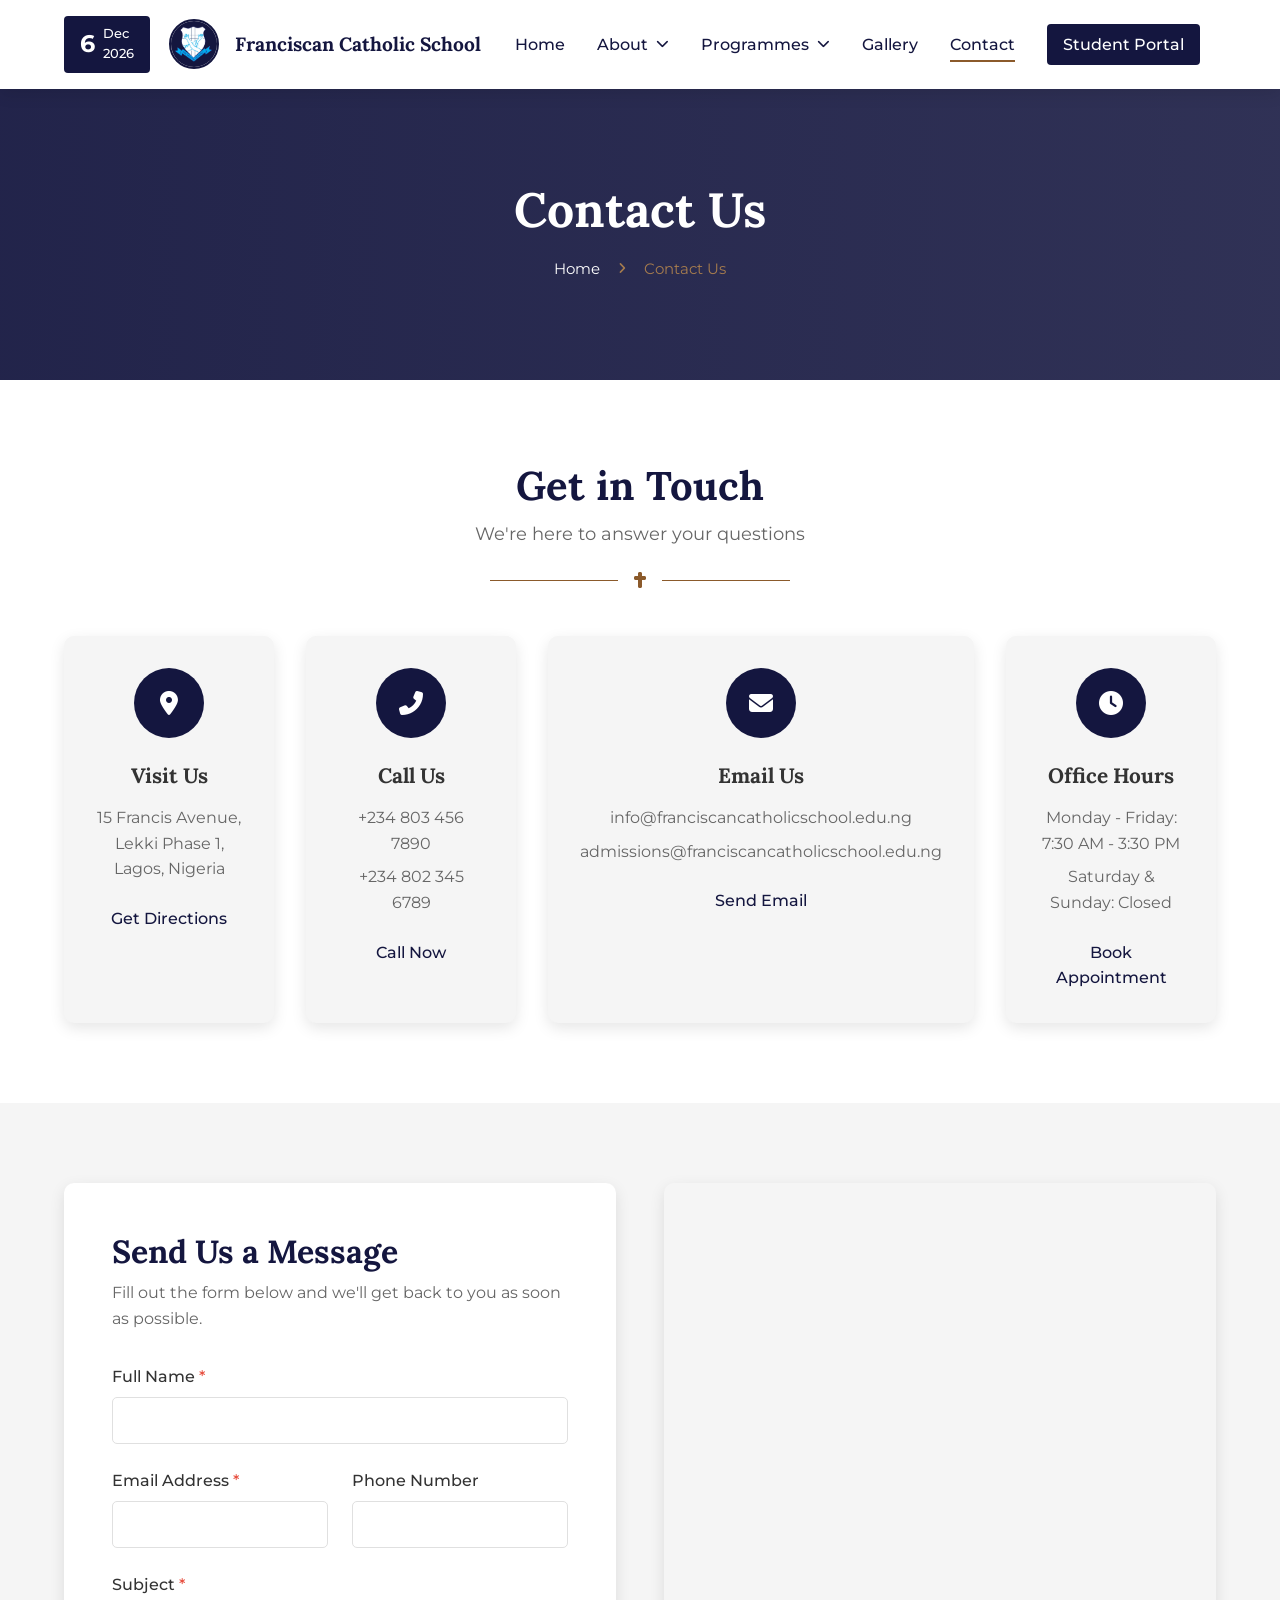
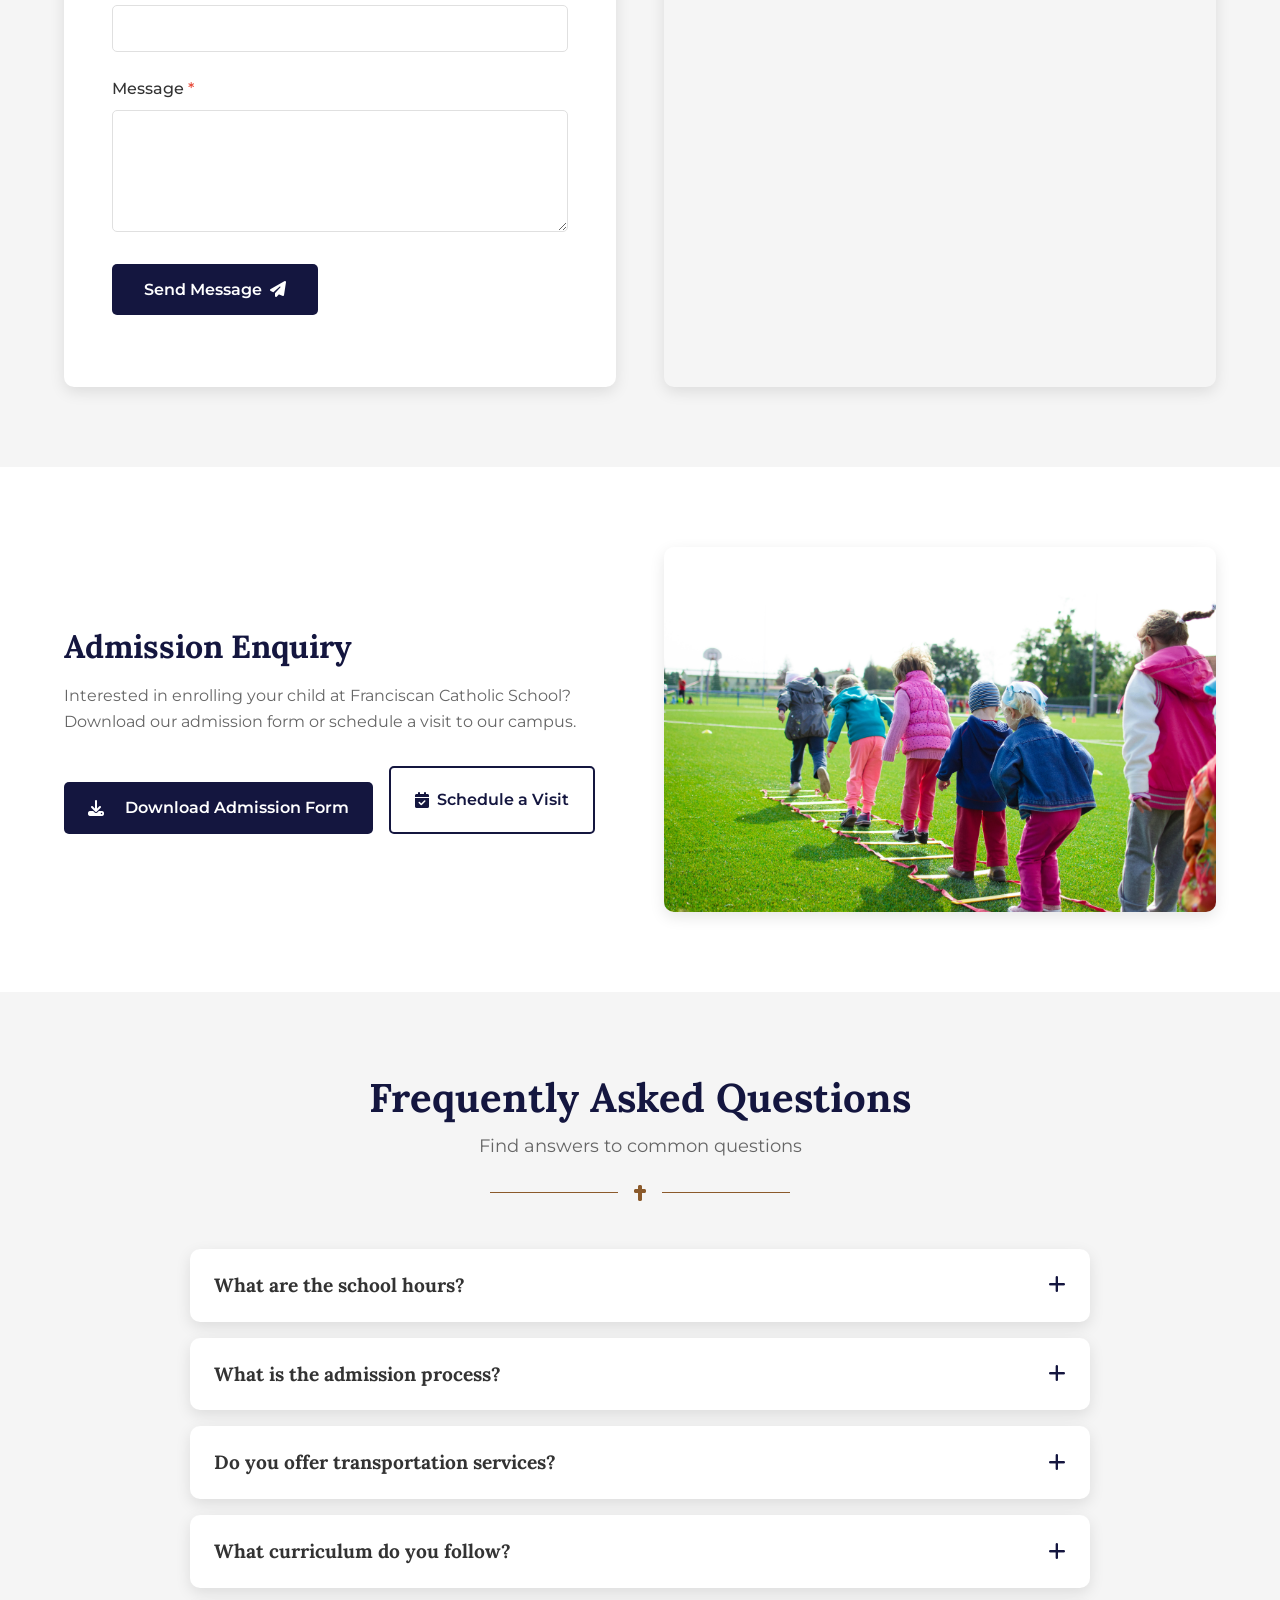
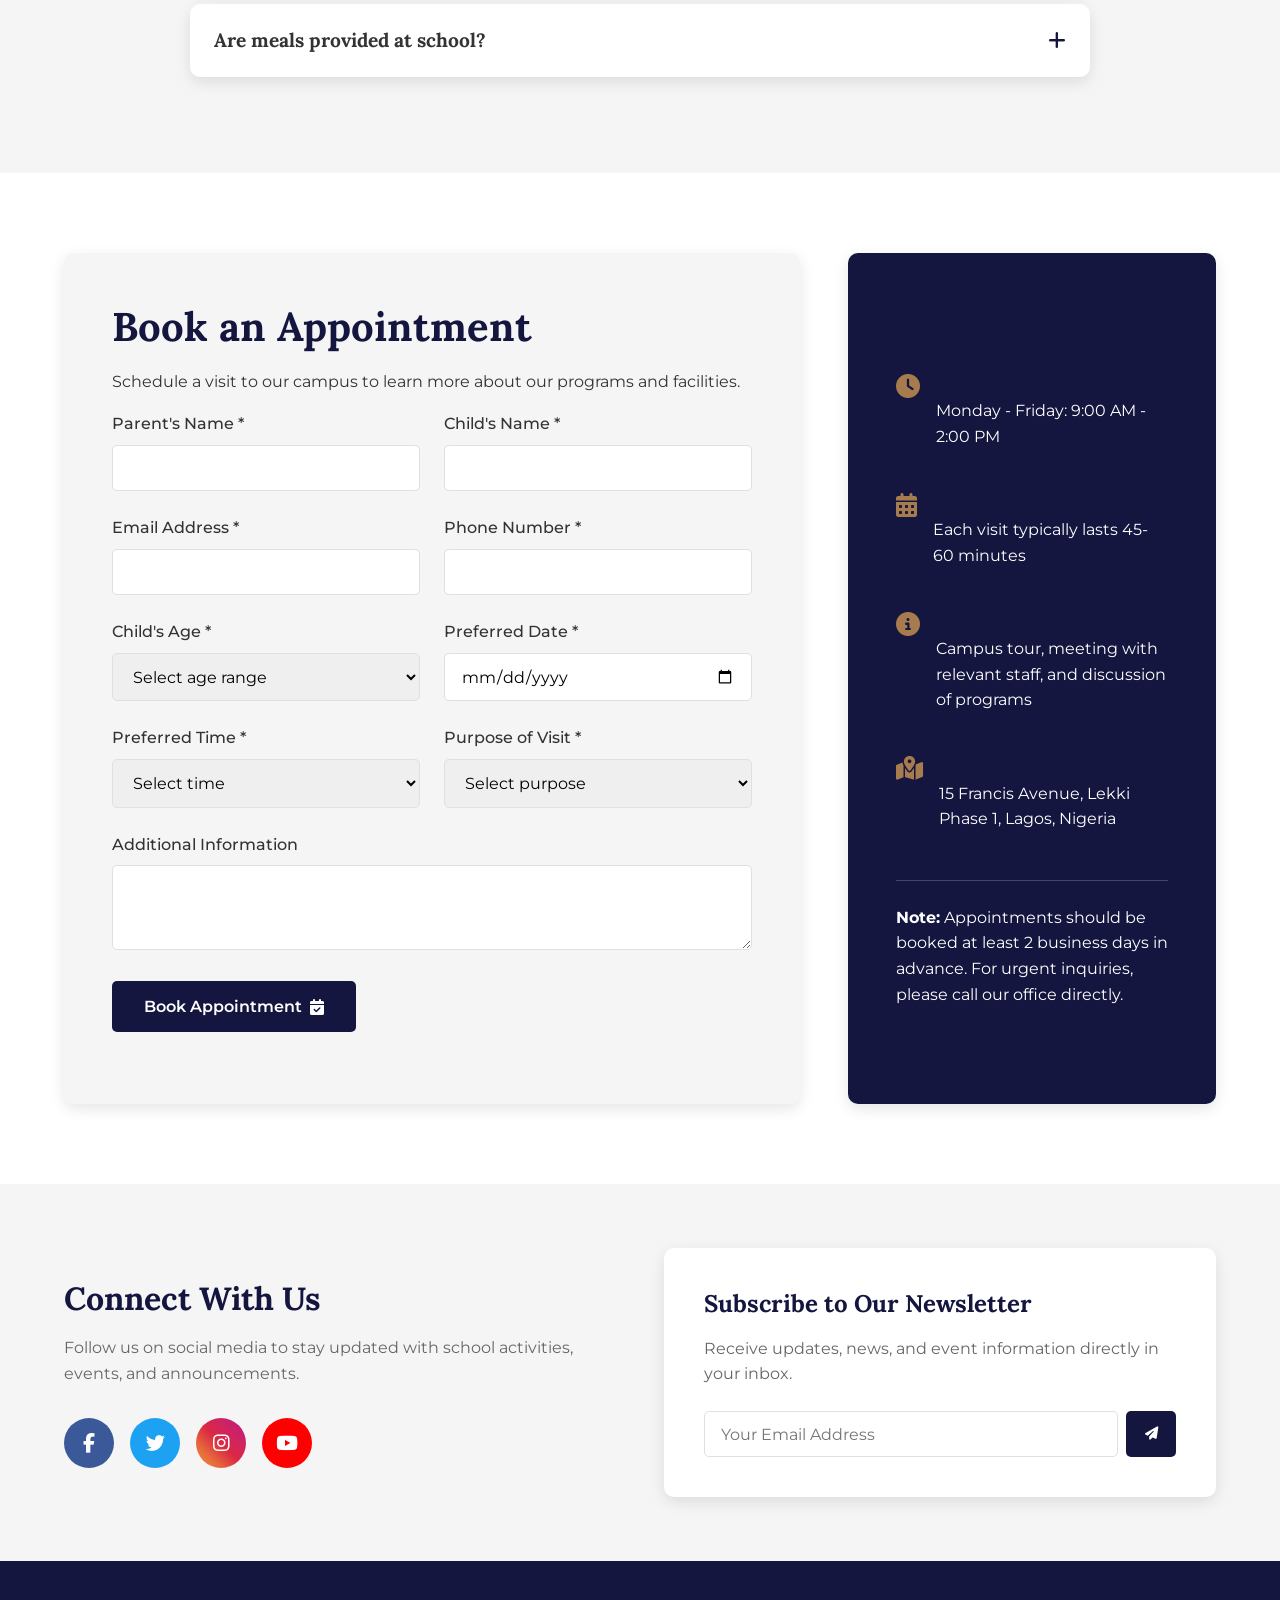
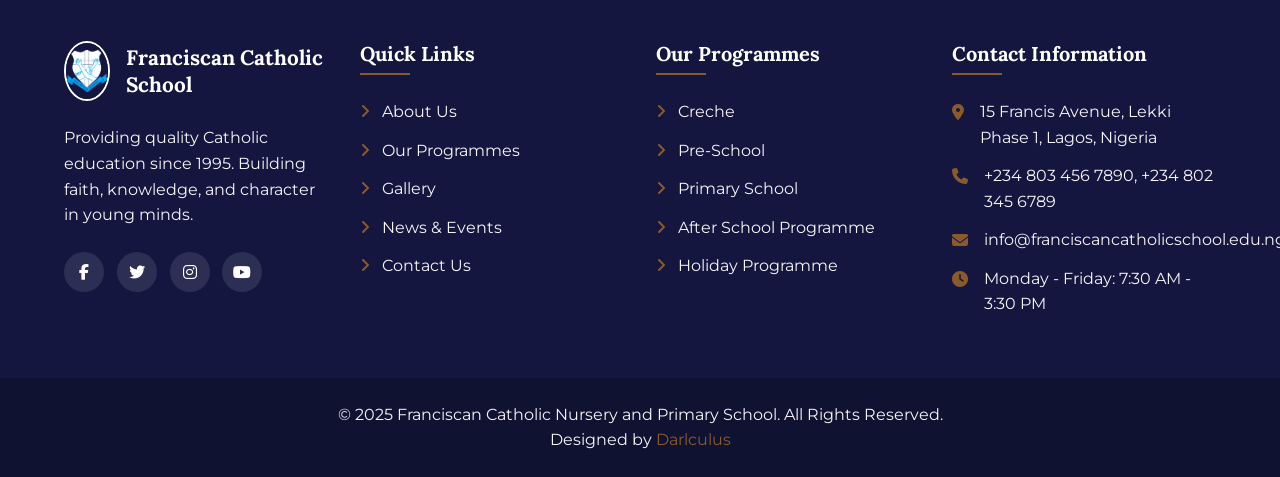
==== commit f899243f: "added images to the placeholders" ====
--- a/contact.html
+++ b/contact.html
@@ -206,7 +206,7 @@
             </div>
           </div>
           <div class="admission-image">
-            <img src="assets/img/admission.jpg" alt="Students at Franciscan Catholic School">
+            <img src="assets/img/eyearsplay.jpg" alt="Students at Franciscan Catholic School">
           </div>
         </div>
       </div>
